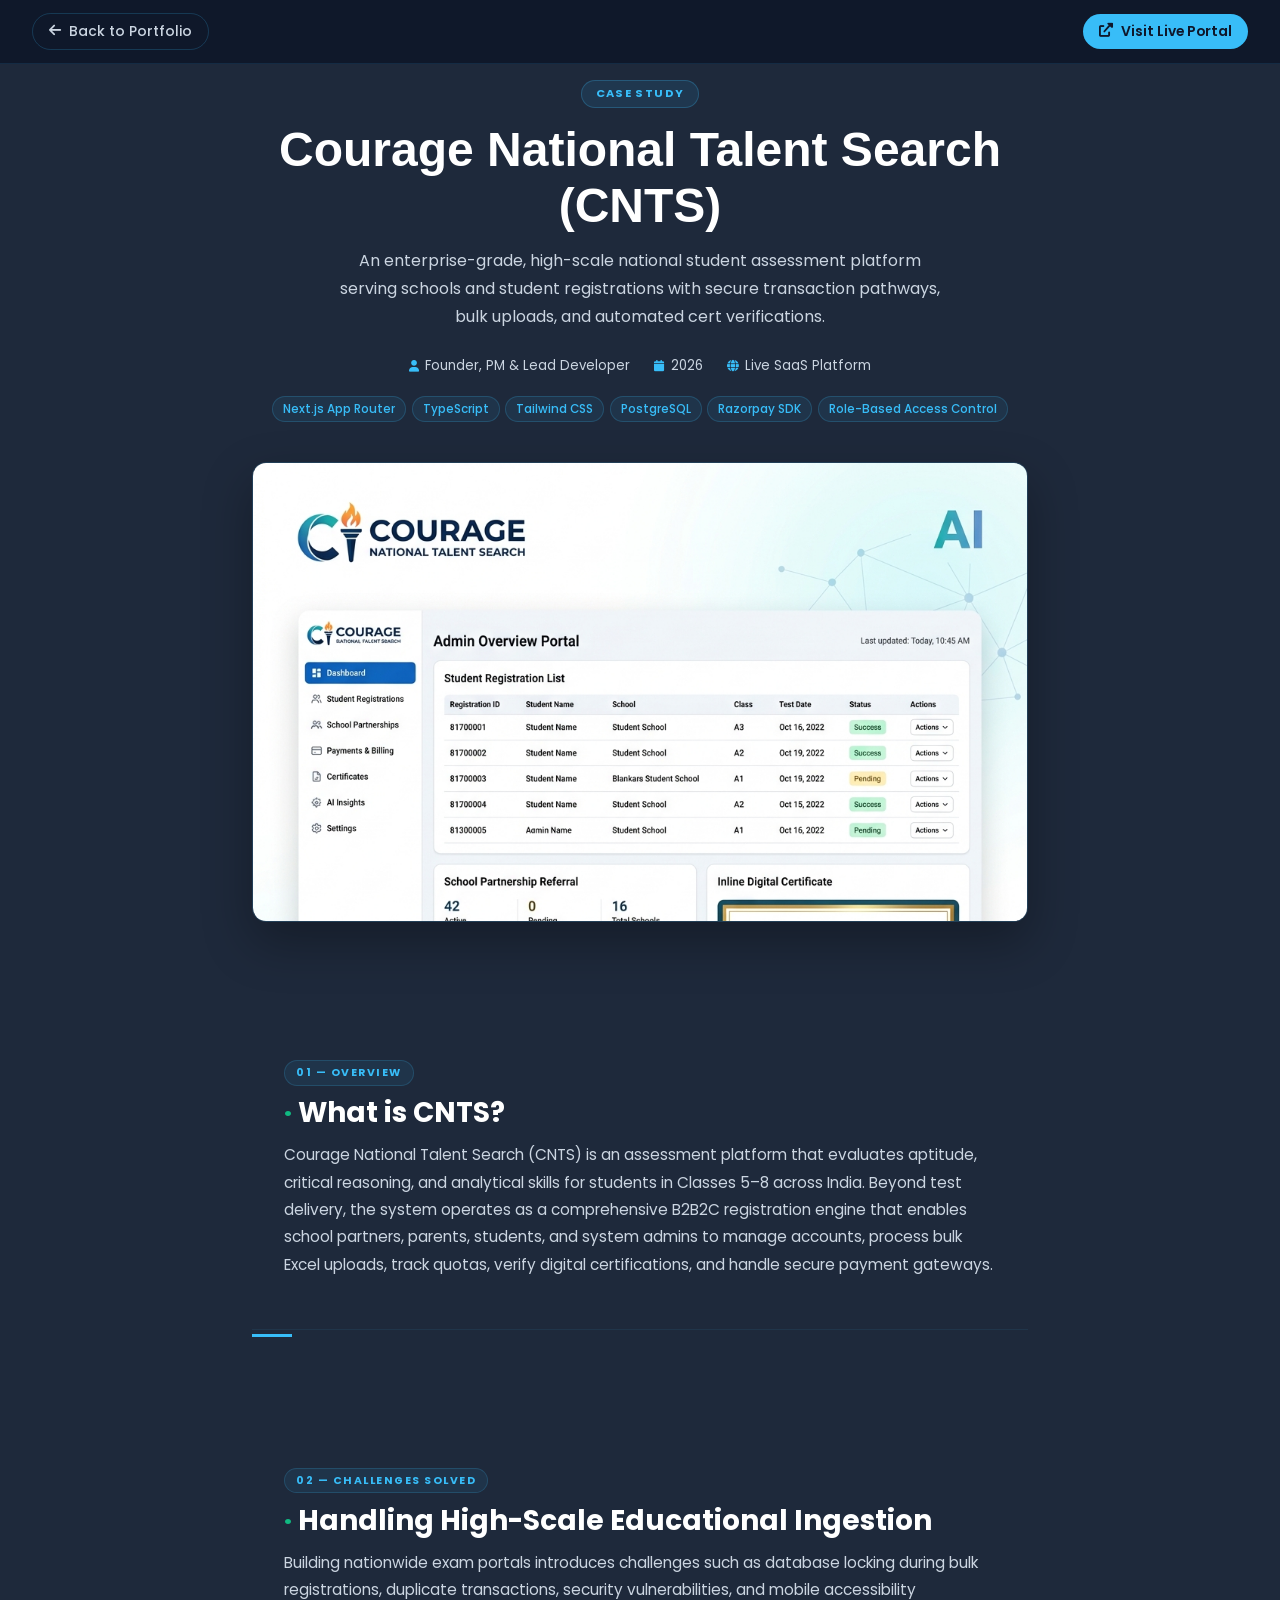
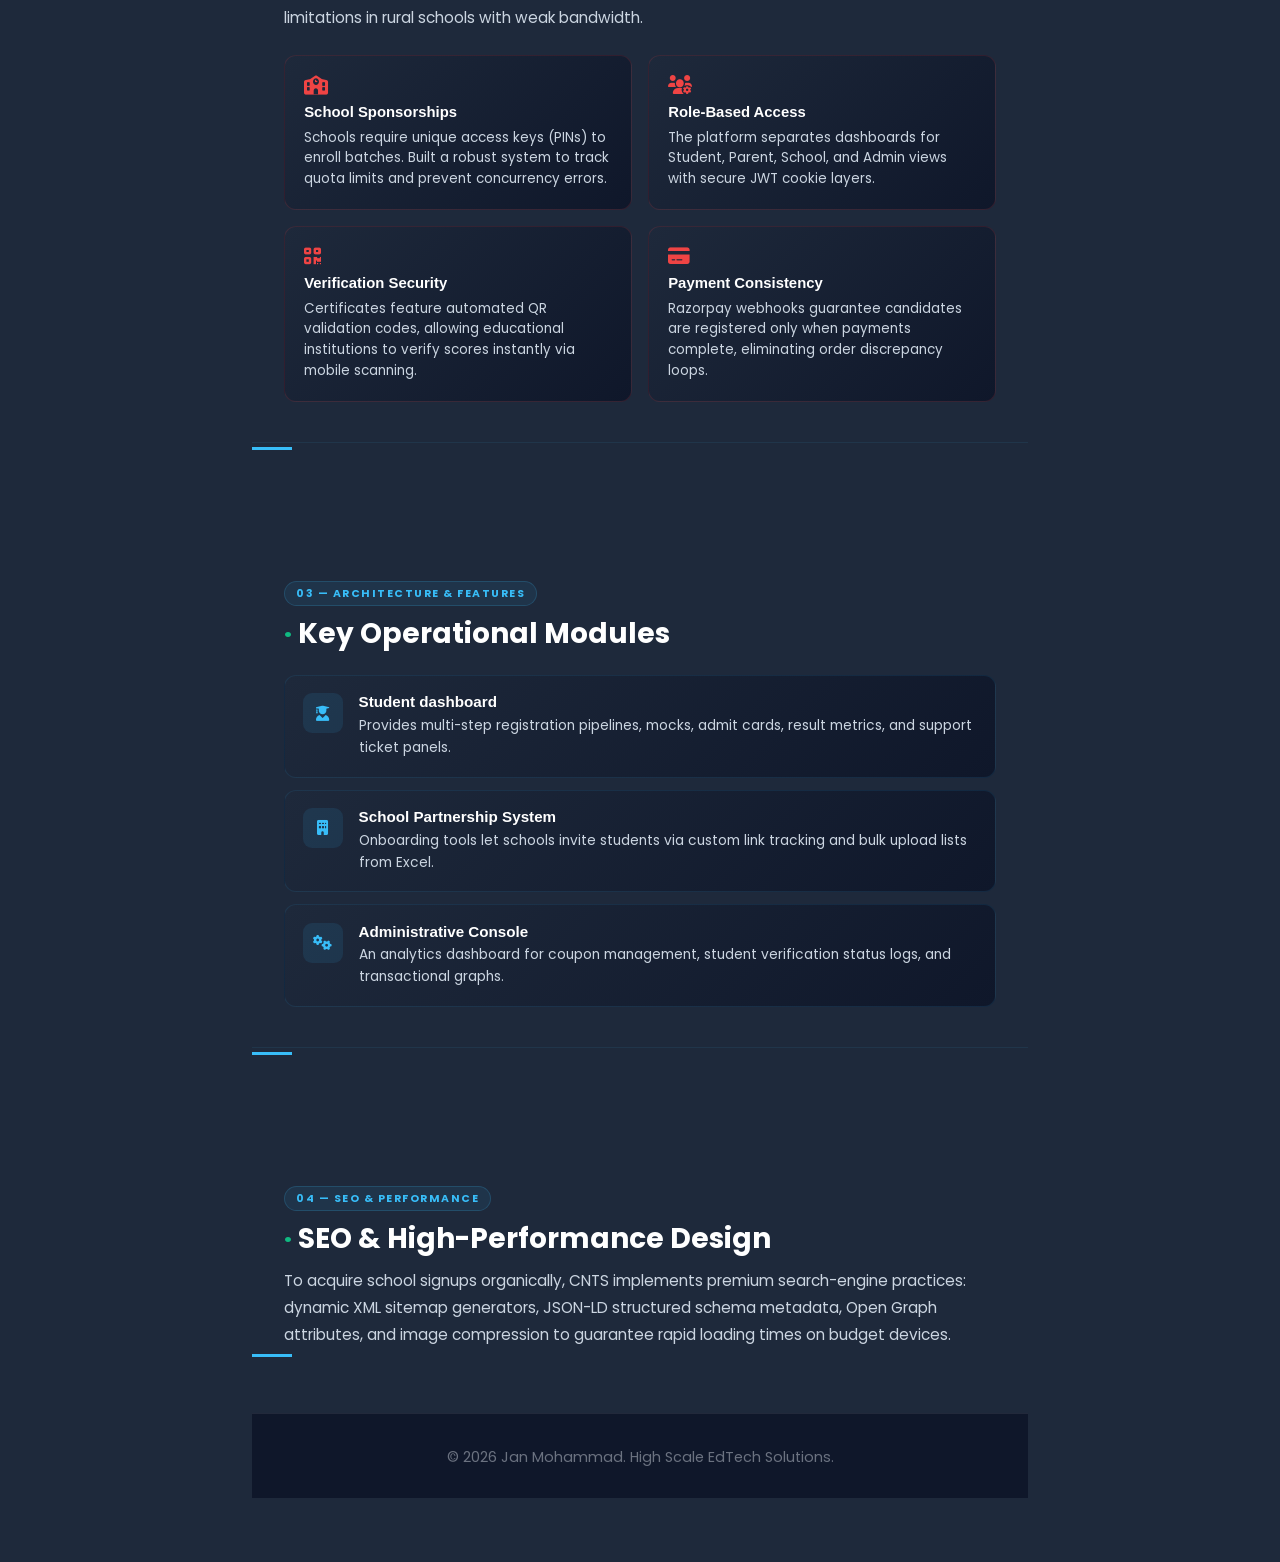
==== projects/cnts.html @ 602059c7 "style(header): redesign header navigation with dropdowns, search pill, and CV icon Re-architects and" ====
<!DOCTYPE html>
<html lang="en" data-theme="dark">
<head>
  <meta charset="UTF-8">
  <meta name="viewport" content="width=device-width, initial-scale=1.0">
  <meta name="description" content="Courage National Talent Search (CNTS) — Case Study by Jan Mohammad. A national assessment & talent discovery platform.">
  <meta property="og:title" content="Courage National Talent Search (CNTS) — Case Study | Jan Mohammad">
  <meta property="og:description" content="A nationwide student assessment platform with bulk registrations and secure payment flows.">
  <meta property="og:image" content="../Image/cnts.png">
  <link rel="icon" href="../Image/loo1.png" type="image/x-icon">
  <link href="https://fonts.googleapis.com/css2?family=Poppins:wght@300;400;500;600;700&display=swap" rel="stylesheet">
  <link rel="stylesheet" href="https://cdnjs.cloudflare.com/ajax/libs/font-awesome/6.0.0/css/all.min.css">
  <link rel="stylesheet" href="../styles.css">
  <link rel="stylesheet" href="case-study.css">
  <script>
    (function() {
      const saved = localStorage.getItem('theme') || 'dark';
      document.documentElement.setAttribute('data-theme', saved);
    })();
  </script>
  <title>Courage National Talent Search (CNTS) — Case Study | Jan Mohammad</title>
</head>
<body>

  <!-- Back nav -->
  <div class="cs-back-nav">
    <a href="../index.html" class="cs-back-btn"><i class="fas fa-arrow-left"></i> Back to Portfolio</a>
    <a href="https://thecouragelibrary.com/cnts" target="_blank" rel="noopener noreferrer" class="cs-live-btn"><i class="fas fa-external-link-alt"></i> Visit Live Portal</a>
  </div>

  <main class="cs-main">

    <!-- Hero -->
    <div class="cs-hero">
      <div class="cs-hero-badge">Case Study</div>
      <h1 class="cs-title">Courage National Talent Search (CNTS)</h1>
      <p class="cs-subtitle">An enterprise-grade, high-scale national student assessment platform serving schools and student registrations with secure transaction pathways, bulk uploads, and automated cert verifications.</p>

      <div class="cs-meta-row">
        <div class="cs-meta-item"><i class="fas fa-user"></i><span>Founder, PM & Lead Developer</span></div>
        <div class="cs-meta-item"><i class="fas fa-calendar"></i><span>2026</span></div>
        <div class="cs-meta-item"><i class="fas fa-globe"></i><span>Live SaaS Platform</span></div>
      </div>

      <div class="cs-tech-pills">
        <span>Next.js App Router</span><span>TypeScript</span><span>Tailwind CSS</span>
        <span>PostgreSQL</span><span>Razorpay SDK</span><span>Role-Based Access Control</span>
      </div>
    </div>

    <!-- Project image -->
    <div class="cs-image-block">
      <img src="../Image/cnts.png"
           alt="CNTS Student & School Admin Dashboard"
           class="cs-hero-img"
           onerror="this.parentElement.style.background='linear-gradient(135deg,#1e293b,#0f172a)';this.parentElement.style.minHeight='220px';this.style.display='none'">
    </div>

    <!-- Overview -->
    <section class="cs-section">
      <div class="cs-section-label">01 — Overview</div>
      <h2>What is CNTS?</h2>
      <p>Courage National Talent Search (CNTS) is an assessment platform that evaluates aptitude, critical reasoning, and analytical skills for students in Classes 5–8 across India. Beyond test delivery, the system operates as a comprehensive B2B2C registration engine that enables school partners, parents, students, and system admins to manage accounts, process bulk Excel uploads, track quotas, verify digital certifications, and handle secure payment gateways.</p>
    </section>

    <!-- The Problem -->
    <section class="cs-section">
      <div class="cs-section-label">02 — Challenges Solved</div>
      <h2>Handling High-Scale Educational Ingestion</h2>
      <p>Building nationwide exam portals introduces challenges such as database locking during bulk registrations, duplicate transactions, security vulnerabilities, and mobile accessibility limitations in rural schools with weak bandwidth.</p>

      <div class="cs-problem-grid">
        <div class="cs-problem-card">
          <i class="fas fa-school"></i>
          <h4>School Sponsorships</h4>
          <p>Schools require unique access keys (PINs) to enroll batches. Built a robust system to track quota limits and prevent concurrency errors.</p>
        </div>
        <div class="cs-problem-card">
          <i class="fas fa-users-cog"></i>
          <h4>Role-Based Access</h4>
          <p>The platform separates dashboards for Student, Parent, School, and Admin views with secure JWT cookie layers.</p>
        </div>
        <div class="cs-problem-card">
          <i class="fas fa-qrcode"></i>
          <h4>Verification Security</h4>
          <p>Certificates feature automated QR validation codes, allowing educational institutions to verify scores instantly via mobile scanning.</p>
        </div>
        <div class="cs-problem-card">
          <i class="fas fa-credit-card"></i>
          <h4>Payment Consistency</h4>
          <p>Razorpay webhooks guarantee candidates are registered only when payments complete, eliminating order discrepancy loops.</p>
        </div>
      </div>
    </section>

    <!-- Architecture & Features -->
    <section class="cs-section">
      <div class="cs-section-label">03 — Architecture & Features</div>
      <h2>Key Operational Modules</h2>
      
      <div class="cs-feature-list">
        <div class="cs-feature">
          <div class="cs-feature-icon"><i class="fas fa-user-graduate"></i></div>
          <div>
            <h4>Student dashboard</h4>
            <p>Provides multi-step registration pipelines, mocks, admit cards, result metrics, and support ticket panels.</p>
          </div>
        </div>
        <div class="cs-feature">
          <div class="cs-feature-icon"><i class="fas fa-building"></i></div>
          <div>
            <h4>School Partnership System</h4>
            <p>Onboarding tools let schools invite students via custom link tracking and bulk upload lists from Excel.</p>
          </div>
        </div>
        <div class="cs-feature">
          <div class="cs-feature-icon"><i class="fas fa-cogs"></i></div>
          <div>
            <h4>Administrative Console</h4>
            <p>An analytics dashboard for coupon management, student verification status logs, and transactional graphs.</p>
          </div>
        </div>
      </div>
    </section>

    <!-- SEO Strategy -->
    <section class="cs-section">
      <div class="cs-section-label">04 — SEO & Performance</div>
      <h2>SEO & High-Performance Design</h2>
      <p>To acquire school signups organically, CNTS implements premium search-engine practices: dynamic XML sitemap generators, JSON-LD structured schema metadata, Open Graph attributes, and image compression to guarantee rapid loading times on budget devices.</p>
    </section>

    <!-- CTA / Footer -->
    <footer class="cs-footer" style="text-align: center; margin-top: 4rem; padding-top: 2rem; border-top: 1px solid rgba(255,255,255,0.08);">
      <p>&copy; 2026 Jan Mohammad. High Scale EdTech Solutions.</p>
    </footer>

  </main>

</body>
</html>
---- styles.css ----
/* ═══════════════════════════════════════════════════════════
   JAN MOHAMMAD PORTFOLIO — JanOS Design System Styles
   ═══════════════════════════════════════════════════════════ */

/* ── VARIABLES & THEMES ────────────────────────────────── */
:root {
  --bg-primary: #FBFBF9; /* bone ivory */
  --bg-secondary: #F4F4F0;
  --surface: #FFFFFF;
  --text-primary: #111116; /* ink black */
  --text-secondary: #4B5563;
  --text-muted: #6B7280;
  
  --accent-color: #4F46E5; /* Indigo */
  --accent-glow: rgba(79, 70, 229, 0.06);
  --secondary-color: #B48A30; /* Matte Gold */
  --secondary-glow: rgba(180, 138, 48, 0.1);
  --border-color: #E6E5DF;
  
  --glass-bg: rgba(251, 251, 249, 0.75);
  --glass-border: rgba(230, 229, 223, 0.5);
  
  --card-shadow: 0 4px 18px rgba(0, 0, 0, 0.03);
  --card-hover-shadow: 0 12px 30px rgba(79, 70, 229, 0.08);
  --shadow-color: rgba(0, 0, 0, 0.05);
  
  --btn-shadow: rgba(79, 70, 229, 0.2);
  --btn-shadow-hover: rgba(79, 70, 229, 0.35);
  
  --glow-ai: rgba(79, 70, 229, 0.08);
  --glow-web: rgba(79, 70, 229, 0.08);
  --glow-hackathon: rgba(180, 138, 48, 0.1);
  
  --transition-speed: 0.3s;
  --font-heading: 'Space Grotesk', sans-serif;
  --font-body: 'Inter', sans-serif;
}

[data-theme="dark"] {
  --bg-primary: #07070A; /* obsidian black */
  --bg-secondary: #0E0F14;
  --surface: #13141C;
  --text-primary: #F3F4F6;
  --text-secondary: #9CA3AF;
  --text-muted: #6B7280;
  
  --accent-color: #06B6D4; /* Vaporwave Cyan */
  --accent-glow: rgba(6, 182, 212, 0.15);
  --secondary-color: #10B981; /* Vaporwave Emerald */
  --secondary-glow: rgba(16, 185, 129, 0.15);
  --border-color: rgba(255, 255, 255, 0.06);
  
  --glass-bg: rgba(19, 20, 28, 0.55);
  --glass-border: rgba(255, 255, 255, 0.08);
  
  --card-shadow: 0 8px 25px rgba(0, 0, 0, 0.4);
  --card-hover-shadow: 0 12px 35px rgba(6, 182, 212, 0.18);
  --shadow-color: rgba(0, 0, 0, 0.5);
  
  --btn-shadow: rgba(6, 182, 212, 0.3);
  --btn-shadow-hover: rgba(6, 182, 212, 0.45);
  
  --glow-ai: rgba(6, 182, 212, 0.15);
  --glow-web: rgba(16, 185, 129, 0.15);
  --glow-hackathon: rgba(16, 185, 129, 0.15);
}

/* ── RESET & BASE ───────────────────────────────────────── */
* { margin: 0; padding: 0; box-sizing: border-box; }
html { scroll-behavior: smooth; font-size: 16px; }
body {
  font-family: var(--font-body);
  background: var(--bg-primary);
  color: var(--text-primary);
  overflow-x: hidden;
  line-height: 1.6;
  transition: background var(--transition-speed), color var(--transition-speed);
}
h1, h2, h3, h4, h5, h6 { font-family: var(--font-heading); font-weight: 700; line-height: 1.2; }

/* ── BACKGROUND OVERLAYS (DOT MATRIX & GLOW CIRCLES) ───── */
.bg-grid-overlay {
  position: fixed; inset: 0; pointer-events: none; z-index: -2; opacity: 0.4;
  background-image: radial-gradient(var(--border-color) 1.2px, transparent 1.2px);
  background-size: 28px 28px;
  transition: opacity var(--transition-speed);
}
[data-theme="light"] .bg-grid-overlay { opacity: 0.7; }

.aurora-circle {
  position: absolute; border-radius: 50%; filter: blur(120px); opacity: 0.12;
  pointer-events: none; z-index: 0; width: 450px; height: 450px;
  animation: aurora-float 25s infinite alternate ease-in-out;
  transition: opacity var(--transition-speed);
}
[data-theme="light"] .aurora-circle { opacity: 0.06; }
.purple-highlight { background: #A855F7; top: 10%; left: 10%; }
.teal-highlight { background: var(--accent-color); bottom: 15%; right: 10%; animation-delay: -7s; }

@keyframes aurora-float {
  0% { transform: translate(0, 0) scale(1); }
  50% { transform: translate(80px, -60px) scale(1.15); }
  100% { transform: translate(-40px, 80px) scale(0.9); }
}

/* ── SCROLLBAR ─────────────────────────────────────────── */
::-webkit-scrollbar { width: 8px; }
::-webkit-scrollbar-track { background: var(--bg-primary); }
::-webkit-scrollbar-thumb { background: var(--border-color); border-radius: 4px; }
::-webkit-scrollbar-thumb:hover { background: var(--text-muted); }

/* ── ACCESSIBILITY ──────────────────────────────────────── */
.skip-link {
  position: absolute; top: -50px; left: 20px;
  background: var(--accent-color); color: white;
  padding: 8px 16px; z-index: 10000; border-radius: 4px;
  transition: top var(--transition-speed);
  font-family: var(--font-heading); font-weight: 600;
}
.skip-link:focus { top: 20px; }
*:focus { outline: 2.5px solid var(--accent-color); outline-offset: 2.5px; }

/* ── FLOATING GLASS NAVIGATION ─────────────────────────── */
header {
  position: fixed; top: 1.5rem; left: 50%; transform: translateX(-50%);
  width: 90%; max-width: 1150px; z-index: 1000;
  background: var(--glass-bg);
  backdrop-filter: blur(12px);
  border: 1px solid var(--glass-border);
  border-radius: 50px;
  box-shadow: var(--card-shadow);
  transition: transform 0.4s cubic-bezier(0.16, 1, 0.3, 1), background var(--transition-speed), border-color var(--transition-speed);
  padding: 0 1rem;
}
header.hide { transform: translate(-50%, -100px); }
nav {
  display: flex; justify-content: space-between; align-items: center;
  padding: 0.6rem 1rem; flex-wrap: nowrap; width: 100%;
}
.nav-logo h1 {
  font-size: 1.4rem; font-weight: 700; letter-spacing: -0.02em;
  margin: 0; line-height: 1;
}
.nav-logo h1 a {
  color: var(--text-primary); text-decoration: none;
  transition: color var(--transition-speed);
  display: block;
}
.nav-logo h1 span { color: var(--accent-color); }
.nav-logo h1 a:hover { opacity: 0.9; }

nav ul { list-style: none; display: flex; gap: clamp(0.35rem, 0.8vw, 0.65rem); align-items: center; margin: 0 auto; }
nav ul li a {
  color: var(--text-secondary); text-decoration: none;
  font-size: 0.9rem; font-weight: 500; padding: 0.4rem clamp(0.4rem, 0.8vw, 0.65rem);
  border-radius: 20px; transition: all var(--transition-speed);
  white-space: nowrap;
}
nav ul li a:hover { color: var(--accent-color); background: var(--accent-glow); }
nav ul li a.active,
.nav-dropdown.active > .dropdown-trigger { color: var(--accent-color); font-weight: 600; }

/* ── DROPDOWN SYSTEM ─────────────────────────────────── */
.nav-dropdown {
  position: relative;
}
.dropdown-trigger {
  display: inline-flex;
  align-items: center;
  gap: 0.35rem;
}
.dropdown-arrow {
  font-size: 0.7rem;
  transition: transform var(--transition-speed) ease;
  opacity: 0.7;
}
.dropdown-menu {
  position: absolute;
  top: 100%;
  left: 50%;
  transform: translateX(-50%) translateY(10px);
  background: var(--surface);
  border: 1px solid var(--border-color);
  border-radius: 14px;
  padding: 0.5rem;
  min-width: 170px;
  box-shadow: var(--card-shadow);
  display: flex;
  flex-direction: column;
  gap: 0.2rem;
  opacity: 0;
  visibility: hidden;
  pointer-events: none;
  transition: opacity var(--transition-speed) cubic-bezier(0.16, 1, 0.3, 1), 
              transform var(--transition-speed) cubic-bezier(0.16, 1, 0.3, 1), 
              visibility var(--transition-speed) ease;
  z-index: 1010;
}
.dropdown-menu li {
  width: 100%;
  list-style: none;
}
.dropdown-menu li a {
  display: flex;
  align-items: center;
  width: 100%;
  padding: 0.55rem 0.8rem !important;
  font-size: 0.85rem !important;
  font-weight: 500;
  border-radius: 8px !important;
  text-align: left;
  transition: all var(--transition-speed) !important;
  color: var(--text-secondary);
}
.dropdown-menu li a:hover {
  color: var(--accent-color) !important;
  background: var(--accent-glow) !important;
  transform: translateX(4px);
}
.dropdown-menu li a.active {
  color: var(--accent-color) !important;
  background: var(--accent-glow) !important;
  font-weight: 600 !important;
}

/* Desktop Hover Animations */
@media (min-width: 1121px) {
  .nav-dropdown:hover .dropdown-menu {
    opacity: 1;
    visibility: visible;
    transform: translateX(-50%) translateY(5px);
    pointer-events: auto;
  }
  .nav-dropdown:hover .dropdown-arrow {
    transform: rotate(180deg);
  }
}

/* ── ACTION BUTTONS ──────────────────────────────────── */
.nav-actions {
  display: flex;
  align-items: center;
  gap: 0.75rem;
}
.nav-cv-icon-btn {
  display: inline-flex;
  align-items: center;
  justify-content: center;
  width: 36px;
  height: 36px;
  border-radius: 50%;
  background: var(--accent-color);
  color: var(--bg-primary) !important;
  transition: all var(--transition-speed);
  font-size: 0.95rem;
  text-decoration: none;
  box-shadow: 0 2px 8px var(--btn-shadow);
}
.nav-cv-icon-btn:hover {
  background: var(--text-primary) !important;
  color: var(--surface) !important;
  transform: translateY(-2px);
  box-shadow: 0 4px 12px rgba(0, 0, 0, 0.15);
}

/* Mobile Menu Toggle */
.navbar-toggle {
  display: none; flex-direction: column; justify-content: space-around;
  width: 28px; height: 20px; cursor: pointer; background: transparent; border: none; z-index: 1002;
}
.navbar-toggle div {
  background-color: var(--text-primary); height: 2.5px;
  width: 100%; border-radius: 2px; transition: all var(--transition-speed);
}

@media (max-width: 1120px) {
  nav ul {
    position: fixed; top: 0; right: -100%; background: var(--surface); height: 100vh;
    width: 80%; max-width: 320px; padding: 6rem 1.5rem 2rem; flex-direction: column;
    gap: 1.2rem; transition: right 0.4s cubic-bezier(0.16, 1, 0.3, 1); box-shadow: -10px 0 30px var(--shadow-color);
    align-items: stretch;
    overflow-y: auto;
  }
  nav ul.open { right: 0; }
  .navbar-toggle { display: flex; }
  .navbar-toggle.open div:nth-child(1) { transform: rotate(45deg) translate(5px, 5px); }
  .navbar-toggle.open div:nth-child(2) { opacity: 0; }
  .navbar-toggle.open div:nth-child(3) { transform: rotate(-45deg) translate(5px, -5px); }

  /* Mobile Dropdown styles */
  .nav-dropdown {
    width: 100%;
    display: flex;
    flex-direction: column;
  }
  .dropdown-trigger {
    justify-content: space-between;
    width: 100%;
  }
  .dropdown-menu {
    position: static;
    transform: none;
    opacity: 1;
    visibility: visible;
    pointer-events: auto;
    box-shadow: none;
    border: none;
    border-left: 2px solid var(--border-color);
    background: transparent;
    backdrop-filter: none;
    padding: 0 0 0 1rem;
    max-height: 0;
    overflow: hidden;
    width: 100%;
    margin-top: 0;
    margin-left: 0.5rem;
    gap: 0.3rem;
    transition: max-height 0.35s cubic-bezier(0.16, 1, 0.3, 1), margin-top 0.35s ease;
  }
  .nav-dropdown.open .dropdown-menu {
    max-height: 250px;
    margin-top: 0.5rem;
    margin-bottom: 0.5rem;
  }
  .nav-dropdown.open .dropdown-arrow {
    transform: rotate(180deg);
  }

  /* Position nav actions next to toggle button */
  .nav-actions {
    margin-left: auto;
    margin-right: 1rem;
  }
}

@media (max-width: 768px) {
  .nav-search-btn {
    min-width: auto;
    width: 36px;
    height: 36px;
    padding: 0;
    justify-content: center;
    border-radius: 50%;
  }
  .nav-search-btn .search-text,
  .nav-search-btn .search-key-badge {
    display: none;
  }
}

/* ── MAGAZINE HERO SECTION ────────────────────────────── */
#hero {
  min-height: 95vh; display: flex; align-items: center; justify-content: center;
  padding: 8rem 2rem 4rem; position: relative;
  background: var(--bg-primary); overflow: hidden;
}
.hero-mindmap-container { position: absolute; inset: 0; z-index: 0; pointer-events: none; opacity: 0.4; }
.hero-center {
  z-index: 2; display: flex; flex-direction: column; align-items: flex-start;
  max-width: 1100px; width: 100%; margin: 0 auto;
}
.hero-magazine-title {
  font-size: clamp(3.5rem, 10vw, 7.5rem); font-weight: 800; line-height: 0.9;
  letter-spacing: -0.04em; color: var(--text-primary); text-transform: uppercase;
  margin-bottom: 2rem; display: flex; flex-direction: column;
}
.hero-magazine-title span:nth-child(2) { color: var(--accent-color); }

.hero-tagline-main {
  font-size: clamp(1.4rem, 4vw, 2.2rem); font-family: var(--font-heading);
  font-weight: 600; color: var(--text-secondary); max-width: 820px;
  line-height: 1.3; margin-bottom: 1.5rem; letter-spacing: -0.01em;
}
.hero-role-morph-container {
  display: flex; align-items: center; gap: 0.6rem; margin-bottom: 2rem;
  font-size: 1.15rem; font-weight: 600; color: var(--accent-color);
}
.role-morpher {
  position: relative; height: 1.6rem; overflow: hidden; width: 220px;
}
.role-slide {
  position: absolute; width: 100%; opacity: 0; transform: translateY(20px);
  transition: opacity 0.5s ease, transform 0.5s ease;
}
.role-slide.active { opacity: 1; transform: translateY(0); }

.hero-badges {
  font-size: 0.9rem; font-weight: 600; color: var(--text-muted);
  text-transform: uppercase; letter-spacing: 0.1em; margin-bottom: 2.5rem;
}

.hero-buttons { display: flex; gap: 1rem; flex-wrap: wrap; }
.btn {
  display: inline-flex; align-items: center; gap: 0.5rem;
  padding: 0.8rem 2rem; font-size: 0.95rem; font-weight: 600;
  text-decoration: none; border-radius: 30px; font-family: var(--font-heading);
  transition: all 0.3s cubic-bezier(0.16, 1, 0.3, 1); cursor: pointer;
  border: none;
}
.btn-primary { background: var(--accent-color); color: var(--bg-primary); box-shadow: 0 4px 14px var(--btn-shadow); }
.btn-primary:hover { transform: translateY(-3px); box-shadow: 0 8px 20px var(--btn-shadow-hover); }
.btn-secondary { background: transparent; border: 2px solid var(--border-color); color: var(--text-primary); }
.btn-secondary:hover { border-color: var(--accent-color); color: var(--accent-color); transform: translateY(-2px); }

/* ── STORYTELLING HEADERS ───────────────────────────────── */
section { padding: 6rem 2rem 4rem; max-width: 1200px; margin: 0 auto; position: relative; }
.section-header-wrap { text-align: center; margin-bottom: 4rem; }
section h2 {
  font-size: clamp(2.2rem, 5vw, 3.8rem); font-weight: 700; color: var(--text-primary);
  display: inline-block; position: relative; letter-spacing: -0.03em;
}
section h2::before {
  content: '·'; color: var(--secondary-color); font-weight: 700; margin-right: 0.4rem;
}
section h2::after {
  content: ''; position: absolute; bottom: -8px; left: 0; width: 40px; height: 3px;
  background: var(--accent-color); transition: width 0.4s ease;
}
section h2:hover::after { width: 100%; }

/* ── ABOUT ME (WHO I AM) ────────────────────────────────── */
.about-grid {
  display: grid; grid-template-columns: 1.2fr 1fr; gap: 4rem; align-items: start;
}
.about-cards-wrap {
  display: grid; grid-template-columns: repeat(2, 1fr); gap: 1.5rem;
}
.about-desc-card {
  background: var(--surface);
  border: 1px solid var(--border-color);
  padding: 1.8rem; border-radius: 16px;
  box-shadow: var(--card-shadow);
  transition: all 0.3s cubic-bezier(0.16, 1, 0.3, 1);
}
.about-desc-card h4 { font-size: 1.15rem; color: var(--accent-color); margin-bottom: 0.5rem; }
.about-desc-card p { font-size: 0.88rem; color: var(--text-secondary); line-height: 1.5; }

/* Custom Glows by Category */
.about-desc-card:hover { transform: translateY(-5px); }
.about-desc-card.about-card-founder:hover { box-shadow: 0 10px 25px rgba(245, 158, 11, 0.12); border-color: var(--secondary-color); }
.about-desc-card.about-card-engineer:hover { box-shadow: 0 10px 25px rgba(29, 78, 216, 0.12); border-color: var(--accent-color); }
.about-desc-card.about-card-builder:hover { box-shadow: 0 10px 25px rgba(45, 212, 191, 0.15); border-color: #2DD4BF; }
.about-desc-card.about-card-solver:hover { box-shadow: 0 10px 25px rgba(168, 85, 247, 0.15); border-color: #A855F7; }

.about-stats {
  display: grid; grid-template-columns: repeat(2, 1fr); gap: 1.5rem;
  background: var(--surface); border: 1px solid var(--border-color);
  padding: 2.2rem; border-radius: 16px; box-shadow: var(--card-shadow);
}
.stat-item { text-align: center; }
.stat-number { font-size: 2.2rem; font-weight: 700; color: var(--text-primary); display: block; }
.stat-label { font-size: 0.85rem; color: var(--text-secondary); margin-top: 0.2rem; }

@media (max-width: 900px) {
  .about-grid { grid-template-columns: 1fr; gap: 2rem; }
}

/* ── "BUILDING NOW" WIDGET ───────────────────────────────── */
.building-now-section { margin-top: 5rem; }
.building-now-card {
  background: linear-gradient(135deg, var(--bg-secondary), var(--surface));
  border: 1px solid var(--border-color);
  border-radius: 20px; padding: 2.5rem;
  display: grid; grid-template-columns: auto 1fr auto; gap: 2rem; align-items: center;
  box-shadow: var(--card-shadow); position: relative; overflow: hidden;
}
.building-now-pulse {
  width: 48px; height: 48px; border-radius: 50%;
  background: rgba(245, 158, 11, 0.1); border: 1px solid var(--secondary-color);
  display: flex; align-items: center; justify-content: center;
}
.pulse-dot {
  width: 12px; height: 12px; background: var(--secondary-color); border-radius: 50%;
  animation: pulse-gold 2s infinite;
}
@keyframes pulse-gold {
  0%, 100% { box-shadow: 0 0 0 0 rgba(245, 158, 11, 0.4); }
  50% { box-shadow: 0 0 0 8px rgba(245, 158, 11, 0); }
}
.building-info h3 { font-size: 1.4rem; margin-bottom: 0.4rem; color: var(--text-primary); }
.building-info p { font-size: 0.9rem; color: var(--text-secondary); }
.building-info .status-badge {
  display: inline-block; font-size: 0.75rem; font-weight: 700;
  background: rgba(245, 158, 11, 0.12); color: var(--secondary-color);
  padding: 3px 10px; border-radius: 12px; margin-top: 0.5rem; text-transform: uppercase;
}

@media (max-width: 768px) {
  .building-now-card { grid-template-columns: 1fr; text-align: center; justify-items: center; }
}

/* ── SKILL TABS & PROJECT FILTERS ───────────────────────── */
.skill-tabs, .project-filters {
  display: flex;
  gap: 0.8rem;
  justify-content: center;
  flex-wrap: wrap;
  margin-bottom: 2.5rem;
}
.skill-tab, .filter-btn {
  background: var(--surface);
  border: 1px solid var(--border-color);
  border-radius: 30px;
  padding: 0.6rem 1.4rem;
  font-family: var(--font-heading);
  font-size: 0.9rem;
  font-weight: 600;
  color: var(--text-secondary);
  cursor: pointer;
  transition: all var(--transition-speed);
  box-shadow: var(--card-shadow);
}
.skill-tab:hover, .filter-btn:hover {
  border-color: var(--accent-color);
  color: var(--accent-color);
}
.skill-tab.active, .filter-btn.active {
  background: var(--accent-color);
  color: var(--bg-primary) !important;
  border-color: var(--accent-color);
  box-shadow: 0 4px 12px var(--accent-glow);
}

/* ── SELECTED PROJECTS (MINI LANDING PAGES) ───────────────── */
.projects-list-wrap { display: flex; flex-direction: column; gap: 6rem; margin-top: 3rem; }
.project-landing-card {
  display: grid; grid-template-columns: 1.12fr 1fr; gap: 4rem; align-items: center;
  background: var(--surface); border: 1px solid var(--border-color);
  border-radius: 24px; padding: 2.5rem; box-shadow: var(--card-shadow);
  transition: all 0.4s cubic-bezier(0.16, 1, 0.3, 1);
}
.project-landing-card:hover { transform: translateY(-8px); box-shadow: var(--card-hover-shadow); }

/* Custom Keyed Shadow Glows for Projects */
.project-landing-card[data-category*="ai"]:hover { box-shadow: 0 20px 40px var(--glow-ai); border-color: var(--accent-color); }
.project-landing-card[data-category*="web"]:hover { box-shadow: 0 20px 40px var(--glow-web); border-color: var(--accent-color); }
.project-landing-card[data-category*="hackathon"]:hover { box-shadow: 0 20px 40px var(--glow-hackathon); border-color: var(--secondary-color); }

.project-landing-visual { width: 100%; border-radius: 16px; overflow: hidden; border: 1px solid var(--border-color); }
.project-landing-visual img { width: 100%; height: auto; display: block; object-fit: cover; transition: transform 0.6s ease; }
.project-landing-card:hover .project-landing-visual img { transform: scale(1.03); }

.project-landing-content { display: flex; flex-direction: column; gap: 1rem; }
.project-cat-badge {
  font-size: 0.72rem; font-weight: 700; text-transform: uppercase;
  color: var(--accent-color); letter-spacing: 0.08em;
}
.project-landing-content h3 { font-size: 1.8rem; color: var(--text-primary); }

.project-problem-solution {
  display: grid; grid-template-columns: 1fr 1fr; gap: 1.5rem;
  padding: 1rem 0; border-top: 1px solid var(--border-color); border-bottom: 1px solid var(--border-color);
}
.p-s-block h5 { font-size: 0.8rem; text-transform: uppercase; color: var(--text-muted); margin-bottom: 0.2rem; }
.p-s-block p { font-size: 0.85rem; color: var(--text-secondary); line-height: 1.4; }

.project-metric-highlight {
  background: var(--accent-glow); border: 1px solid rgba(29, 78, 216, 0.15);
  border-radius: 8px; padding: 0.6rem 1rem; font-size: 0.88rem; color: var(--accent-color);
  font-weight: 600; display: inline-flex; align-items: center; gap: 0.4rem; width: fit-content;
}
[data-theme="dark"] .project-metric-highlight {
  background: var(--accent-glow); border-color: rgba(45, 212, 191, 0.2);
}

.project-tech-tags { display: flex; flex-wrap: wrap; gap: 0.4rem; }
.project-tech-tags span {
  font-size: 0.75rem; font-weight: 500; background: var(--bg-secondary);
  color: var(--text-secondary); border: 1px solid var(--border-color);
  padding: 3px 10px; border-radius: 12px;
}

.project-actions { display: flex; gap: 0.8rem; margin-top: 0.5rem; }
.project-actions a {
  padding: 0.5rem 1.2rem; font-size: 0.85rem; font-weight: 600; border-radius: 20px;
  text-decoration: none; font-family: var(--font-heading); transition: all var(--transition-speed);
}
.btn-case-study { background: var(--accent-color); color: var(--bg-primary); }
.btn-case-study:hover { transform: translateY(-2px); opacity: 0.9; }
.btn-code { border: 1px solid var(--border-color); color: var(--text-primary); }
.btn-code:hover { border-color: var(--accent-color); color: var(--accent-color); }

@media (max-width: 900px) {
  .project-landing-card { grid-template-columns: 1fr; gap: 2rem; padding: 1.5rem; }
  .project-problem-solution { grid-template-columns: 1fr; gap: 1rem; }
}

/* ── NOTABLE PROJECTS GRID CARDS ─────────────────────────── */
.projects-grid {
  display: grid; grid-template-columns: repeat(auto-fit, minmax(280px, 1fr)); gap: 1.5rem; margin-top: 3rem;
}
.projects-grid .project-card {
  background: var(--surface);
  border: 1px solid var(--border-color);
  border-radius: 20px;
  padding: 1.5rem;
  display: flex;
  flex-direction: column;
  gap: 0.8rem;
  box-shadow: var(--card-shadow);
  transition: all var(--transition-speed);
  text-align: left;
}
.projects-grid .project-card:hover {
  transform: translateY(-5px);
  box-shadow: var(--card-hover-shadow);
  border-color: var(--accent-color);
}
.projects-grid .project-card img {
  border-radius: 12px;
  height: 180px;
  width: 100%;
  object-fit: cover;
  border: 1px solid var(--border-color);
}
.projects-grid .project-card h4 {
  font-size: 1.25rem;
  color: var(--text-primary);
  margin-top: 0.4rem;
}
.projects-grid .project-card p {
  font-size: 0.88rem;
  color: var(--text-secondary);
  line-height: 1.5;
  margin: 0;
  flex-grow: 1;
}
.projects-grid .project-card .project-tech-tags {
  margin-top: auto;
  display: flex;
  flex-wrap: wrap;
  gap: 0.4rem;
}
.projects-grid .project-card .project-tech-tags span {
  font-size: 0.72rem;
  font-weight: 500;
  background: var(--bg-secondary);
  color: var(--text-secondary);
  border: 1px solid var(--border-color);
  padding: 2px 8px;
  border-radius: 10px;
}
.projects-grid .project-card .project-actions {
  display: flex;
  gap: 0.6rem;
  margin-top: 0.4rem;
}
.projects-grid .project-card .project-actions a {
  padding: 0.4rem 1rem;
  font-size: 0.8rem;
  font-weight: 600;
  border-radius: 20px;
  text-decoration: none;
  font-family: var(--font-heading);
  transition: all var(--transition-speed);
}
.projects-grid .project-card .project-actions .btn-demo {
  background: var(--accent-color);
  color: var(--bg-primary);
}
.projects-grid .project-card .project-actions .btn-demo:hover {
  opacity: 0.9;
  transform: translateY(-1px);
}
.projects-grid .project-card .project-actions .btn-code {
  border: 1px solid var(--border-color);
  color: var(--text-primary);
}
.projects-grid .project-card .project-actions .btn-code:hover {
  border-color: var(--accent-color);
  color: var(--accent-color);
  transform: translateY(-1px);
}

/* ── TECHNICAL TOOLKIT (SKILLS) ─────────────────────────── */
.skills-container { display: flex; flex-direction: column; gap: 3rem; margin-top: 3rem; }
.skill-category-wrap {
  background: var(--surface); border: 1px solid var(--border-color);
  border-radius: 20px; padding: 2rem; box-shadow: var(--card-shadow);
}
.skill-category-wrap h3 { font-size: 1.3rem; color: var(--text-primary); margin-bottom: 1.5rem; border-bottom: 1px solid var(--border-color); padding-bottom: 0.5rem; }
.skills-grid {
  display: grid; grid-template-columns: repeat(auto-fit, minmax(220px, 1fr)); gap: 1.5rem;
}
.skill-card {
  background: var(--bg-secondary); border: 1px solid var(--border-color);
  border-radius: 12px; padding: 1.2rem; display: flex; flex-direction: column; gap: 0.6rem;
  transition: all var(--transition-speed);
}
.skill-card:hover { transform: translateY(-3px); border-color: var(--accent-color); box-shadow: 0 4px 12px var(--accent-glow); }
.skill-card-header { display: flex; align-items: center; gap: 0.8rem; }
.skill-card-header i { font-size: 1.6rem; color: var(--accent-color); }
.skill-card-header span { font-size: 0.95rem; font-weight: 600; color: var(--text-primary); }

.skill-level { width: 100%; height: 5px; background: var(--border-color); border-radius: 3px; overflow: hidden; position: relative; margin-top: 0.5rem; }
.skill-progress {
  position: absolute; top: 0; left: 0; height: 100%; background: var(--accent-color);
  border-radius: 3px; width: 0; transition: width 1.5s cubic-bezier(0.16, 1, 0.3, 1);
}

/* ── MY JOURNEY (TIMELINE) ───────────────────────────────── */
.journey-timeline-wrap {
  position: relative; max-width: 900px; margin: 3rem auto 0; padding-left: 2.5rem;
}
.journey-timeline-wrap::before {
  content: ''; position: absolute; left: 0; top: 0; bottom: 0; width: 2px;
  background: var(--border-color);
}
.timeline-progress-line {
  position: absolute; left: 0; top: 0; width: 2px; background: var(--accent-color);
  height: 0; transition: height 0.5s ease;
  box-shadow: 0 0 10px var(--accent-color);
}
.journey-card {
  position: relative; margin-bottom: 4.5rem; padding-left: 1.8rem;
}
.journey-node {
  position: absolute; left: -2.9rem; top: 0.2rem; width: 14px; height: 14px;
  border-radius: 50%; background: var(--bg-primary); border: 2.5px solid var(--border-color);
  transition: all var(--transition-speed); z-index: 2;
}
.journey-card.active .journey-node { border-color: var(--accent-color); background: var(--accent-color); box-shadow: 0 0 0 6px var(--accent-glow); }

.journey-content {
  background: var(--surface); border: 1px solid var(--border-color);
  border-radius: 16px; padding: 2rem; box-shadow: var(--card-shadow);
  transition: all var(--transition-speed);
}
.journey-card:hover .journey-content { transform: translateX(6px); border-color: var(--accent-color); }

.journey-header { display: flex; justify-content: space-between; align-items: flex-start; flex-wrap: wrap; gap: 0.5rem; margin-bottom: 0.8rem; }
.journey-header h4 { font-size: 1.2rem; color: var(--text-primary); }
.journey-header .journey-company { font-size: 1rem; color: var(--accent-color); font-weight: 600; }
.journey-header .journey-duration { font-size: 0.85rem; color: var(--text-muted); }

.journey-desc { font-size: 0.9rem; color: var(--text-secondary); line-height: 1.6; margin-bottom: 1rem; }
.journey-tech-wrap { display: flex; flex-wrap: wrap; gap: 0.35rem; }
.journey-tech-wrap span {
  font-size: 0.72rem; font-weight: 500; background: var(--bg-secondary);
  color: var(--text-secondary); border: 1px solid var(--border-color);
  padding: 2px 8px; border-radius: 10px;
}

/* ── KEY MILESTONES (ACHIEVEMENTS) ──────────────────────── */
/* ── COMPETITIVE PROGRAMMING ────────────────────────────── */
.cp-banner {
  display: flex;
  justify-content: space-around;
  align-items: center;
  background: var(--surface);
  border: 1px solid var(--border-color);
  border-radius: 16px;
  padding: 1.5rem;
  box-shadow: var(--card-shadow);
  margin-bottom: 2.5rem;
  flex-wrap: wrap;
  gap: 1rem;
}
.cp-banner-stat {
  display: flex;
  flex-direction: column;
  align-items: center;
  text-align: center;
}
.cp-banner-num {
  font-size: 2rem;
  font-weight: 700;
  color: var(--text-primary);
  font-family: var(--font-heading);
}
.cp-banner-label {
  font-size: 0.85rem;
  font-weight: 500;
  color: var(--text-secondary);
}
.cp-banner-divider {
  width: 1px;
  height: 45px;
  background: var(--border-color);
}
@media (max-width: 768px) {
  .cp-banner-divider { display: none; }
  .cp-banner { display: grid; grid-template-columns: 1fr 1fr; }
}

.cp-profiles {
  display: grid;
  grid-template-columns: repeat(auto-fit, minmax(280px, 1fr));
  gap: 1.5rem;
  margin-bottom: 3rem;
}
.cp-card {
  background: var(--surface);
  border: 1px solid var(--border-color);
  border-radius: 16px;
  padding: 1.8rem;
  box-shadow: var(--card-shadow);
  display: flex;
  flex-direction: column;
  gap: 1.2rem;
  transition: all var(--transition-speed);
}
.cp-card:hover {
  transform: translateY(-5px);
  border-color: var(--accent-color);
  box-shadow: var(--card-hover-shadow);
}
.cp-header {
  display: flex;
  align-items: center;
  gap: 1rem;
}
.cp-logo {
  width: 32px;
  height: 32px;
  object-fit: contain;
}
.cp-header h3 {
  font-size: 1.25rem;
  color: var(--text-primary);
  margin: 0;
}
.cp-stats {
  display: flex;
  flex-direction: column;
  gap: 0.6rem;
}
.stat-row {
  display: flex;
  justify-content: space-between;
  font-size: 0.9rem;
}
.stat-row .stat-label {
  color: var(--text-secondary);
}
.stat-row .stat-value {
  font-weight: 600;
  color: var(--text-primary);
}
.cp-link {
  display: block;
  text-align: center;
  padding: 0.65rem;
  background: var(--bg-secondary);
  border: 1px solid var(--border-color);
  border-radius: 8px;
  text-decoration: none;
  font-family: var(--font-heading);
  font-weight: 600;
  color: var(--text-primary);
  transition: all var(--transition-speed);
}
.cp-card:hover .cp-link {
  background: var(--accent-color);
  color: var(--bg-primary) !important;
  border-color: var(--accent-color);
  box-shadow: 0 4px 12px var(--accent-glow);
}

/* GitHub Stats strip */
.github-stats-section {
  background: var(--bg-secondary);
  border: 1px solid var(--border-color);
  border-radius: 20px;
  padding: 2.2rem;
  margin-top: 3.5rem;
}
.github-strip-title {
  font-size: 1.3rem;
  color: var(--text-primary);
  margin-bottom: 1.5rem;
  text-align: center;
  font-family: var(--font-heading);
}
.github-strip-title i {
  color: var(--text-primary);
  margin-right: 0.4rem;
}
.gh-highlight-grid {
  display: grid;
  grid-template-columns: repeat(auto-fit, minmax(200px, 1fr));
  gap: 1.5rem;
}
.gh-highlight-card {
  background: var(--surface);
  border: 1px solid var(--border-color);
  border-radius: 12px;
  padding: 1.25rem;
  display: flex;
  flex-direction: column;
  align-items: center;
  text-align: center;
  box-shadow: var(--card-shadow);
  transition: all var(--transition-speed);
}
.gh-highlight-card:hover {
  transform: translateY(-3px);
  border-color: var(--accent-color);
}
.gh-hl-icon {
  font-size: 1.5rem;
  color: var(--accent-color);
  margin-bottom: 0.4rem;
}
.gh-hl-num {
  font-size: 1.8rem;
  font-weight: 700;
  color: var(--text-primary);
  font-family: var(--font-heading);
}
.gh-hl-title {
  font-size: 0.85rem;
  font-weight: 600;
  color: var(--text-secondary);
}
.gh-hl-sub {
  font-size: 0.72rem;
  color: var(--text-muted);
}
.github-profile-link:hover {
  background: var(--text-primary);
  color: var(--surface) !important;
  border-color: var(--text-primary);
}

/* ── KEY MILESTONES & ACHIEVEMENTS ──────────────────────── */
.achievements-grid {
  display: grid;
  grid-template-columns: repeat(auto-fit, minmax(280px, 1fr));
  gap: 1.5rem;
  margin-top: 3rem;
}
.achievement-card {
  background: var(--surface);
  border: 1px solid var(--border-color);
  border-radius: 16px;
  padding: 1.5rem;
  display: flex;
  gap: 1.2rem;
  box-shadow: var(--card-shadow);
  transition: all var(--transition-speed);
}
.achievement-card:hover {
  transform: translateY(-5px);
  box-shadow: var(--card-hover-shadow);
  border-color: var(--accent-color);
}
.achievement-icon-wrap {
  width: 44px;
  height: 44px;
  min-width: 44px;
  border-radius: 10px;
  background: var(--bg-secondary);
  border: 1px solid var(--border-color);
  display: flex;
  align-items: center;
  justify-content: center;
  font-size: 1.25rem;
  color: var(--secondary-color);
}
.achievement-body {
  display: flex;
  flex-direction: column;
  gap: 0.35rem;
}
.achievement-body h4 {
  font-size: 1.05rem;
  color: var(--text-primary);
  margin: 0;
}
.achievement-body p {
  font-size: 0.85rem;
  color: var(--text-secondary);
  line-height: 1.45;
  margin: 0;
}
.achievement-tag {
  font-size: 0.72rem;
  font-weight: 700;
  color: var(--accent-color);
  text-transform: uppercase;
  letter-spacing: 0.05em;
  margin-top: 0.4rem;
}

/* ── LET'S BUILD SOMETHING (CONTACT) ─────────────────────── */
.contact-grid {
  display: grid; grid-template-columns: 1fr 1fr; gap: 4rem; margin-top: 3rem;
}
.contact-cards-wrap {
  display: flex; flex-direction: column; gap: 1.5rem;
}
.contact-card-premium {
  background: var(--surface); border: 1px solid var(--border-color);
  border-radius: 20px; padding: 2rem; display: flex; align-items: center; gap: 1.5rem;
  box-shadow: var(--card-shadow); transition: all var(--transition-speed); cursor: pointer;
  position: relative; overflow: hidden;
}
.contact-card-premium:hover { transform: translateY(-5px); border-color: var(--accent-color); box-shadow: var(--card-hover-shadow); }

.contact-card-premium .card-icon {
  width: 50px; height: 50px; border-radius: 50%; background: var(--bg-secondary);
  border: 1px solid var(--border-color); display: flex; align-items: center; justify-content: center;
  font-size: 1.4rem; color: var(--accent-color); transition: all var(--transition-speed);
}
.contact-card-premium:hover .card-icon { background: var(--accent-color); color: var(--bg-primary); }
.contact-card-info h4 { font-size: 1.15rem; color: var(--text-primary); margin-bottom: 0.2rem; }
.contact-card-info p { font-size: 0.88rem; color: var(--text-secondary); }

/* Email Copy Notice */
.copy-notice {
  position: absolute; right: 20px; bottom: 20px; font-size: 0.72rem;
  font-weight: 700; color: var(--accent-color); text-transform: uppercase;
  opacity: 0; transform: translateY(5px); transition: all 0.3s ease;
}
.contact-card-premium:hover .copy-notice { opacity: 0.6; transform: translateY(0); }
.contact-card-premium.copied .copy-notice { opacity: 1; color: var(--secondary-color); }

form {
  background: var(--surface); border: 1px solid var(--border-color);
  padding: 2.5rem; border-radius: 20px; box-shadow: var(--card-shadow);
  display: flex; flex-direction: column; gap: 1.5rem;
}
.form-group { display: flex; flex-direction: column; gap: 0.5rem; }
.form-group label { font-size: 0.85rem; font-weight: 600; color: var(--text-primary); }
form input, form textarea {
  width: 100%; padding: 0.8rem 1rem; background: var(--bg-secondary);
  border: 1px solid var(--border-color); border-radius: 8px; color: var(--text-primary);
  font-family: var(--font-body); font-size: 0.95rem; transition: border-color var(--transition-speed);
}
form input:focus, form textarea:focus { border-color: var(--accent-color); outline: none; }
form textarea { min-height: 120px; resize: vertical; }

.submit-btn {
  background: var(--accent-color); color: var(--bg-primary);
  font-family: var(--font-heading); font-weight: 600; border: none;
  padding: 0.9rem; border-radius: 8px; cursor: pointer; transition: all var(--transition-speed);
}
.submit-btn:hover { opacity: 0.95; transform: translateY(-2px); }
.submit-btn:disabled { opacity: 0.5; cursor: not-allowed; }

.error-message { font-size: 0.78rem; color: #EF4444; display: none; }
.form-group.error .error-message { display: block; }
.form-group.error input, .form-group.error textarea { border-color: #EF4444; }

.form-message { font-size: 0.9rem; padding: 0.8rem; border-radius: 8px; text-align: center; display: none; }
.form-message.success { display: block; background: rgba(16, 185, 129, 0.1); color: #10B981; border: 1px solid rgba(16, 185, 129, 0.2); }
.form-message.error { display: block; background: rgba(239, 68, 68, 0.1); color: #EF4444; border: 1px solid rgba(239, 68, 68, 0.2); }

@media (max-width: 900px) {
  .contact-grid { grid-template-columns: 1fr; gap: 2rem; }
}

/* ── TESTIMONIALS ───────────────────────────────────────── */
.testimonials-slider-wrap { overflow: hidden; margin-top: 3rem; }
.testimonials-grid {
  display: grid; grid-template-columns: repeat(auto-fit, minmax(300px, 1fr)); gap: 2rem;
}
.testimonial-card {
  background: var(--surface); border: 1px solid var(--border-color);
  border-radius: 20px; padding: 2rem; box-shadow: var(--card-shadow);
  display: flex; flex-direction: column; gap: 1.2rem; transition: all var(--transition-speed);
}
.testimonial-card:hover { transform: translateY(-5px); border-color: var(--accent-color); }
.testimonial-quote-icon { font-size: 3rem; color: var(--accent-color); opacity: 0.2; line-height: 1; font-family: serif; }
.testimonial-text { font-size: 0.92rem; color: var(--text-secondary); line-height: 1.6; font-style: italic; }
.testimonial-author { display: flex; align-items: center; gap: 1rem; border-top: 1px solid var(--border-color); padding-top: 1rem; }
.testimonial-avatar {
  width: 40px; height: 40px; border-radius: 50%; background: var(--accent-color);
  color: var(--bg-primary); font-weight: 700; display: flex; align-items: center; justify-content: center; font-size: 0.8rem;
}
.testimonial-meta { display: flex; flex-direction: column; }
.testimonial-name { font-size: 0.9rem; font-weight: 600; color: var(--text-primary); }
.testimonial-role { font-size: 0.75rem; color: var(--text-muted); }

/* ── CERTIFICATES MODAL ────────────────────────────────── */
#certificates .projects-grid {
  display: grid; grid-template-columns: repeat(auto-fit, minmax(260px, 1fr)); gap: 1.5rem; margin-top: 3rem;
}
.certificate-card {
  background: var(--surface); border: 1px solid var(--border-color);
  border-radius: 16px; overflow: hidden; cursor: pointer; aspect-ratio: 4/3;
  box-shadow: var(--card-shadow); transition: all var(--transition-speed);
}
.certificate-card img { width: 100%; height: 100%; object-fit: cover; transition: transform 0.4s ease; }
.certificate-card:hover { transform: translateY(-5px); border-color: var(--accent-color); }
.certificate-card:hover img { transform: scale(1.04); }

.certificate-modal {
  position: fixed; top: 0; left: 0; width: 100vw; height: 100vh;
  background: rgba(5, 8, 22, 0.9); z-index: 2000;
  display: flex; align-items: center; justify-content: center;
  opacity: 0; visibility: hidden; transition: all 0.3s ease;
}
.certificate-modal.show { opacity: 1; visibility: visible; }
.modal-content {
  position: relative; max-width: 90%; max-height: 85%;
  background: var(--surface); padding: 0.5rem; border-radius: 16px;
  transform: scale(0.9); transition: transform 0.3s cubic-bezier(0.16, 1, 0.3, 1);
}
.certificate-modal.show .modal-content { transform: scale(1); }
.modal-content img { max-width: 100%; max-height: 80vh; object-fit: contain; border-radius: 12px; }
.close-modal {
  position: absolute; top: -15px; right: -15px; width: 30px; height: 30px;
  border-radius: 50%; background: var(--accent-color); color: var(--bg-primary);
  display: flex; align-items: center; justify-content: center; font-size: 1.2rem; cursor: pointer;
}

/* ── TECH & NON-TECH EVENTS (CAROUSELS) ─────────────────── */
.events-grid {
  display: grid; grid-template-columns: repeat(auto-fit, minmax(320px, 1fr)); gap: 2rem; margin-top: 3rem;
}
.event-card {
  background: var(--surface); border: 1px solid var(--border-color);
  border-radius: 20px; overflow: hidden; box-shadow: var(--card-shadow);
  transition: all var(--transition-speed);
}
.event-card:hover { transform: translateY(-4px); border-color: var(--accent-color); }

.event-image-carousel { position: relative; width: 100%; height: 220px; overflow: hidden; }
.carousel-container { width: 100%; height: 100%; position: relative; }
.carousel-container img {
  position: absolute; inset: 0; width: 100%; height: 100%; object-fit: cover;
  opacity: 0; transition: opacity 0.5s ease-in-out;
}
.carousel-container img.active { opacity: 1; }

.carousel-btn {
  position: absolute; top: 50%; transform: translateY(-50%);
  width: 32px; height: 32px; border-radius: 50%; background: rgba(0,0,0,0.5);
  color: white; border: none; cursor: pointer; display: flex; align-items: center; justify-content: center;
  transition: background 0.3s; z-index: 5;
}
.carousel-btn:hover { background: var(--accent-color); }
.carousel-btn.prev { left: 10px; }
.carousel-btn.next { right: 10px; }

.carousel-dots {
  position: absolute; bottom: 10px; left: 50%; transform: translateX(-50%);
  display: flex; gap: 6px; z-index: 5;
}
.carousel-dot { width: 6px; height: 6px; border-radius: 50%; background: rgba(255,255,255,0.4); cursor: pointer; }
.carousel-dot.active { background: var(--accent-color); }

.event-content { padding: 1.5rem; }
.event-content h4 { font-size: 1.15rem; color: var(--text-primary); margin-bottom: 0.3rem; }
.event-location { font-size: 0.85rem; color: var(--accent-color); font-weight: 600; margin-bottom: 0.8rem; }
.event-description { font-size: 0.88rem; color: var(--text-secondary); line-height: 1.5; }

/* ── THEME SWITCHER TOGGLE ──────────────────────────────── */
.theme-toggle {
  position: fixed; bottom: 2rem; right: 2rem; width: 48px; height: 48px;
  border-radius: 50%; background: var(--glass-bg); border: 1px solid var(--glass-border);
  color: var(--text-primary); cursor: pointer; display: flex; align-items: center;
  justify-content: center; font-size: 1.2rem; z-index: 1000; box-shadow: var(--card-shadow);
  transition: all var(--transition-speed); backdrop-filter: blur(10px);
}
.theme-toggle:hover { transform: scale(1.08) rotate(15deg); border-color: var(--accent-color); }

/* ── BACK TO TOP BUTTON ─────────────────────────────────── */
.back-to-top {
  position: fixed; bottom: 2rem; left: 2rem; width: 48px; height: 48px;
  border-radius: 50%; background: var(--glass-bg); border: 1px solid var(--glass-border);
  color: var(--text-primary); cursor: pointer; display: flex; align-items: center;
  justify-content: center; font-size: 1.2rem; z-index: 1000; box-shadow: var(--card-shadow);
  opacity: 0; visibility: hidden; transform: translateY(15px); transition: all var(--transition-speed);
  backdrop-filter: blur(10px);
}
.back-to-top.visible { opacity: 1; visibility: visible; transform: translateY(0); }
.back-to-top:hover { border-color: var(--accent-color); color: var(--accent-color); transform: translateY(-3px); }

/* ── UTILITY STYLES & INTERSECTION OBSERVER ──────────────── */
.hidden { display: none !important; }
.fade-in-up-trigger { opacity: 0; transform: translateY(20px); transition: opacity 0.6s ease, transform 0.6s ease; }
.fade-in-up-trigger.intersected { opacity: 1; transform: translateY(0); }

/* ── FOOTER ─────────────────────────────────────────────── */
footer {
  background: var(--bg-secondary); border-top: 1px solid var(--border-color);
  padding: 3rem 2rem; text-align: center; margin-top: 5rem;
}
footer p { font-size: 0.9rem; color: var(--text-muted); }
footer span { color: var(--accent-color); font-weight: 600; }

/* ── COOKIE CONSENT ─────────────────────────────────────── */
.cookie-consent {
  position: fixed; bottom: 1.5rem; left: 50%; transform: translateX(-50%) translateY(150px);
  width: 90%; max-width: 600px; background: var(--glass-bg); backdrop-filter: blur(12px);
  border: 1px solid var(--glass-border); border-radius: 16px; padding: 1.2rem 1.8rem;
  display: flex; align-items: center; justify-content: space-between; gap: 1.5rem;
  z-index: 9999; box-shadow: var(--card-shadow); transition: transform 0.5s cubic-bezier(0.16, 1, 0.3, 1);
}
.cookie-consent.show { transform: translateX(-50%) translateY(0); }
.cookie-consent p { font-size: 0.85rem; color: var(--text-secondary); margin: 0; }
.cookie-consent button {
  padding: 0.5rem 1.2rem; border-radius: 20px; font-family: var(--font-heading);
  font-weight: 600; border: none; background: var(--accent-color); color: var(--bg-primary);
  cursor: pointer; transition: opacity var(--transition-speed); font-size: 0.85rem;
}
.cookie-consent button:hover { opacity: 0.9; }

/* ── PARTICLES BACKGROUND ────────────────────────────────── */
#particles-js { position: fixed; top: 0; left: 0; width: 100%; height: 100%; z-index: -1; pointer-events: none; opacity: 0.3; }

/* ── MOCK BROWSER SHELL WINDOW ──────────────────────────── */
.browser-window {
  background: var(--bg-secondary);
  border: 1px solid var(--border-color);
  border-radius: 12px;
  overflow: hidden;
  box-shadow: 0 10px 30px rgba(0,0,0,0.06);
  display: flex;
  flex-direction: column;
}
.browser-header {
  background: var(--bg-secondary);
  border-bottom: 1px solid var(--border-color);
  display: flex;
  align-items: center;
  padding: 0.6rem 1rem;
  position: relative;
}
.browser-dots {
  display: flex;
  gap: 6px;
  position: absolute;
  left: 1rem;
}
.browser-dots span {
  width: 9px;
  height: 9px;
  border-radius: 50%;
  display: inline-block;
}
.dot-red { background: #FF5F56; }
.dot-yellow { background: #FFBD2E; }
.dot-green { background: #27C93F; }
.browser-address {
  margin: 0 auto;
  font-family: var(--font-body);
  font-size: 0.72rem;
  color: var(--text-muted);
  background: var(--surface);
  border: 1px solid var(--border-color);
  padding: 2px 1.5rem;
  border-radius: 6px;
  max-width: 240px;
  width: 100%;
  text-align: center;
  white-space: nowrap;
  overflow: hidden;
  text-overflow: ellipsis;
}
.browser-window img {
  width: 100%;
  height: auto;
  display: block;
}

/* ── COLLAPSIBLE CTO SPEC SHEETS ────────────────────────── */
.cto-spec-sheet {
  background: var(--bg-secondary);
  border: 1px solid var(--border-color);
  border-radius: 12px;
  padding: 0.8rem 1rem;
  margin-top: 1.2rem;
  cursor: pointer;
  transition: all var(--transition-speed);
}
.cto-spec-sheet:hover {
  border-color: var(--accent-color);
}
.cto-spec-sheet summary {
  font-family: var(--font-heading);
  font-size: 0.85rem;
  font-weight: 600;
  color: var(--text-secondary);
  list-style: none;
  display: flex;
  align-items: center;
  gap: 0.5rem;
  user-select: none;
  outline: none;
}
.cto-spec-sheet summary::-webkit-details-marker {
  display: none;
}
.cto-spec-sheet summary::after {
  content: '▼';
  font-size: 0.6rem;
  margin-left: auto;
  color: var(--text-muted);
  transition: transform var(--transition-speed);
}
.cto-spec-sheet[open] summary::after {
  transform: rotate(180deg);
}
.cto-spec-sheet .spec-grid {
  display: grid;
  grid-template-columns: repeat(auto-fit, minmax(180px, 1fr));
  gap: 1rem;
  margin-top: 0.8rem;
  padding-top: 0.8rem;
  border-top: 1px solid var(--border-color);
  cursor: default;
}
.spec-item {
  display: flex;
  flex-direction: column;
  gap: 0.25rem;
}
.spec-item strong {
  font-size: 0.75rem;
  text-transform: uppercase;
  color: var(--text-muted);
  letter-spacing: 0.05em;
}
.spec-item span {
  font-family: var(--font-body);
  font-size: 0.82rem;
  color: var(--text-secondary);
  line-height: 1.4;
}

/* ── COMMAND PALETTE OVERLAY ────────────────────────────── */
.cmd-palette-overlay {
  position: fixed;
  inset: 0;
  background: rgba(5, 8, 22, 0.75);
  backdrop-filter: blur(8px);
  z-index: 99999;
  display: flex;
  align-items: flex-start;
  justify-content: center;
  padding-top: 15vh;
  opacity: 0;
  visibility: hidden;
  transition: all 0.25s cubic-bezier(0.16, 1, 0.3, 1);
}
.cmd-palette-overlay.show {
  opacity: 1;
  visibility: visible;
}
.cmd-palette {
  background: var(--surface);
  border: 1px solid var(--border-color);
  border-radius: 16px;
  width: 90%;
  max-width: 600px;
  box-shadow: 0 25px 50px -12px rgba(0, 0, 0, 0.5);
  transform: translateY(-20px) scale(0.95);
  transition: transform 0.25s cubic-bezier(0.16, 1, 0.3, 1);
  overflow: hidden;
}
.cmd-palette-overlay.show .cmd-palette {
  transform: translateY(0) scale(1);
}
.cmd-input-wrap {
  display: flex;
  align-items: center;
  padding: 1.1rem 1.4rem;
  border-bottom: 1px solid var(--border-color);
  gap: 1rem;
}
.cmd-search-icon {
  font-size: 1.1rem;
  color: var(--accent-color);
}
#cmdSearchInput {
  flex-grow: 1;
  background: transparent;
  border: none;
  color: var(--text-primary);
  font-family: var(--font-body);
  font-size: 1.05rem;
  outline: none;
}
.cmd-esc-badge {
  font-size: 0.7rem;
  font-weight: 700;
  background: var(--bg-secondary);
  border: 1px solid var(--border-color);
  padding: 3px 6px;
  border-radius: 4px;
  color: var(--text-muted);
}
.cmd-results {
  max-height: 330px;
  overflow-y: auto;
  padding: 0.5rem;
}
.cmd-item {
  display: flex;
  align-items: center;
  gap: 1rem;
  padding: 0.8rem 1rem;
  border-radius: 8px;
  cursor: pointer;
  user-select: none;
  transition: background 0.15s ease, color 0.15s ease;
}
.cmd-item i {
  width: 18px;
  font-size: 1rem;
  color: var(--text-muted);
  text-align: center;
}
.cmd-item-info {
  display: flex;
  flex-direction: column;
}
.cmd-item-title {
  font-size: 0.9rem;
  font-weight: 600;
  color: var(--text-primary);
}
.cmd-item-desc {
  font-size: 0.75rem;
  color: var(--text-muted);
}
.cmd-shortcut {
  margin-left: auto;
  font-family: monospace;
  font-size: 0.75rem;
  color: var(--text-muted);
  background: var(--bg-secondary);
  border: 1px solid var(--border-color);
  padding: 2px 6px;
  border-radius: 4px;
}
.cmd-item:hover, .cmd-item.active {
  background: var(--accent-glow);
}
.cmd-item:hover i, .cmd-item.active i {
  color: var(--accent-color);
}
.cmd-item:hover .cmd-shortcut, .cmd-item.active .cmd-shortcut {
  border-color: var(--accent-color);
  color: var(--accent-color);
}
.cmd-footer {
  padding: 0.75rem 1.4rem;
  background: var(--bg-secondary);
  border-top: 1px solid var(--border-color);
  display: flex;
  font-size: 0.72rem;
  color: var(--text-muted);
}
.cmd-footer kbd {
  background: var(--surface);
  border: 1px solid var(--border-color);
  border-radius: 3px;
  padding: 1px 4px;
  margin: 0 2px;
  font-family: monospace;
}

/* Navbar Search Button styles */
.nav-search-btn {
  background: var(--bg-secondary);
  border: 1px solid var(--border-color);
  color: var(--text-secondary);
  font-family: var(--font-heading);
  font-size: 0.85rem;
  font-weight: 500;
  padding: 0.45rem 0.9rem;
  border-radius: 20px;
  cursor: pointer;
  display: flex;
  align-items: center;
  gap: 0.5rem;
  transition: all var(--transition-speed);
  outline: none;
  min-width: 150px;
  justify-content: space-between;
}
.nav-search-btn:hover {
  border-color: var(--accent-color);
  color: var(--accent-color);
  background: var(--accent-glow);
  box-shadow: 0 0 10px rgba(6, 182, 212, 0.1);
}
.nav-search-btn i {
  font-size: 0.85rem;
  opacity: 0.8;
}
.search-text {
  flex-grow: 1;
  text-align: left;
  font-size: 0.82rem;
  opacity: 0.8;
}
.search-key-badge {
  font-size: 0.65rem;
  background: var(--surface);
  border: 1px solid var(--border-color);
  padding: 1px 5px;
  border-radius: 4px;
  color: var(--text-muted);
  font-family: var(--font-body);
}
.nav-search-btn:hover .search-key-badge {
  border-color: var(--accent-color);
  color: var(--accent-color);
}


/* ── INTERACTIVE DEVELOPER TERMINAL ─────────────────────── */
.dev-terminal-shell {
  background: #090a0f;
  border: 1px solid var(--border-color);
  border-radius: 16px;
  overflow: hidden;
  box-shadow: 0 20px 40px rgba(0, 0, 0, 0.15);
  display: flex;
  flex-direction: column;
  height: 340px;
  font-family: 'Space Mono', 'Courier New', Courier, monospace;
}
.terminal-bar {
  background: #12131a;
  border-bottom: 1px solid rgba(255, 255, 255, 0.05);
  display: flex;
  align-items: center;
  padding: 0.6rem 1rem;
  position: relative;
}
.terminal-dots {
  display: flex;
  gap: 6px;
}
.terminal-dots span {
  width: 10px;
  height: 10px;
  border-radius: 50%;
  display: inline-block;
}
.terminal-title {
  margin: 0 auto;
  font-size: 0.72rem;
  color: #8e8e93;
  font-weight: 500;
}
.terminal-body {
  padding: 1.2rem;
  flex-grow: 1;
  display: flex;
  flex-direction: column;
  gap: 0.4rem;
  color: #e4e4e7;
  font-size: 0.8rem;
  overflow-y: auto;
  text-align: left;
}
.terminal-line {
  line-height: 1.5;
  white-space: pre-wrap;
  word-break: break-all;
}
.term-highlight {
  color: var(--accent-color);
  font-weight: 700;
}
.terminal-output-log {
  display: flex;
  flex-direction: column;
  gap: 0.4rem;
}
.terminal-input-row {
  display: flex;
  align-items: center;
  gap: 0.5rem;
  margin-top: auto;
  padding-top: 0.5rem;
}
.terminal-prompt {
  color: #38bdf8;
  font-weight: 700;
  user-select: none;
}
#aboutTerminalInput {
  flex-grow: 1;
  background: transparent;
  border: none;
  outline: none;
  color: #f4f4f5;
  font-family: inherit;
  font-size: 0.8rem;
  width: 100%;
}

/* ── SPLITSYNC ALGORITHM VISUALIZER ─────────────────────── */
.splitsync-visualizer {
  background: var(--bg-secondary);
  border: 1px solid var(--border-color);
  border-radius: 12px;
  padding: 1rem;
  margin-top: 1.2rem;
  display: flex;
  flex-direction: column;
  gap: 0.8rem;
}
.vis-header {
  display: flex;
  justify-content: space-between;
  align-items: center;
}
.vis-title {
  font-family: var(--font-heading);
  font-size: 0.82rem;
  font-weight: 700;
  color: var(--text-primary);
}
.vis-status-tag {
  background: rgba(239, 68, 68, 0.1);
  color: #ef4444;
  padding: 2px 10px;
  border-radius: 20px;
  font-size: 0.7rem;
  font-weight: 700;
  text-transform: uppercase;
  transition: all 0.3s ease;
}
.vis-status-tag.optimized {
  background: rgba(16, 185, 129, 0.1);
  color: #10b981;
}
.vis-sandbox {
  position: relative;
  height: 110px;
  border: 1px solid var(--border-color);
  background: var(--surface);
  border-radius: 8px;
  overflow: hidden;
}
.vis-nodes {
  display: flex;
  justify-content: space-between;
  padding: 1rem 1.5rem 0;
  position: relative;
  height: 100%;
}
.vis-node {
  display: flex;
  flex-direction: column;
  align-items: center;
  z-index: 10;
  width: 60px;
  transition: transform 0.6s cubic-bezier(0.16, 1, 0.3, 1);
}
.node-label {
  font-size: 0.8rem;
  font-weight: 700;
  color: var(--text-primary);
}
.node-bal {
  font-size: 0.68rem;
  color: var(--text-muted);
  font-weight: 500;
}
.vis-edges {
  position: absolute;
  inset: 0;
  pointer-events: none;
}
.vis-edge {
  position: absolute;
  display: flex;
  flex-direction: column;
  align-items: center;
  font-size: 0.7rem;
  font-weight: 700;
  color: #ef4444;
  transition: all 0.4s ease;
}
.vis-edge i {
  font-size: 0.8rem;
}
.edge-a-b {
  top: 1.1rem;
  left: 22%;
  width: 20%;
}
.edge-b-c {
  top: 1.1rem;
  left: 58%;
  width: 20%;
}
.edge-a-c {
  bottom: 0.8rem;
  left: 18%;
  width: 64%;
  flex-direction: column-reverse;
}
.edge-a-c i {
  transform: rotate(0deg);
}
.edge-val.green {
  color: #10b981;
}
.green {
  color: #10b981;
}
.btn-optimize-vis {
  background: var(--accent-color);
  color: var(--bg-primary);
  border: none;
  padding: 0.5rem 1rem;
  border-radius: 6px;
  font-size: 0.78rem;
  font-weight: 600;
  cursor: pointer;
  align-self: flex-end;
  font-family: var(--font-heading);
  transition: all var(--transition-speed);
}
.btn-optimize-vis:hover {
  opacity: 0.95;
  transform: translateY(-1px);
}

/* ── RELATIONAL TECH HIGHLIGHTING ───────────────────────── */
.highlight-tech-glow {
  outline: 2px solid var(--accent-color) !important;
  outline-offset: 4px;
  box-shadow: 0 0 20px var(--accent-glow) !important;
  transform: translateY(-4px);
}

.project-tech-tags span, .skill-card {
  transition: all 0.25s ease;
}

/* ── MOBILE RESPONSIVENESS OVERRIDES ────────────────────── */
@media (max-width: 600px) {
  html { font-size: 15px; }
  section { padding: 4rem 1rem 3rem; }
  .hero-magazine-title { margin-bottom: 1.5rem; }
  .hero-buttons { flex-direction: column; width: 100%; }
  .hero-buttons .btn { width: 100%; justify-content: center; }
  header { top: 0.8rem; width: 95%; }
  .about-cards-wrap { grid-template-columns: 1fr; }
  .journey-timeline-wrap { padding-left: 1.2rem; }
  .journey-header { flex-direction: column; }
  .testimonials-grid { grid-template-columns: 1fr; }
}
---- projects/case-study.css ----
/* ═══════════════════════════════════════════════════════════
   COURAGE LIBRARY — CASE STUDY  (case-study.css) — FINAL
   ═══════════════════════════════════════════════════════════ */

/* ── CSS VARIABLES ────────────────────────────────────────── */
:root {
  --bg-primary: #1e293b;
  --bg-secondary: #0f172a;
  --text-primary: #fff;
  --text-secondary: #cbd5e1;
  --accent-color: #38bdf8;
  --card-bg: linear-gradient(135deg, #1e293b, #0f172a);
}
[data-theme="light"] {
  --bg-primary: #f8fafc;
  --bg-secondary: #f1f5f9;
  --text-primary: #1e293b;
  --text-secondary: #475569;
  --accent-color: #0ea5e9;
  --card-bg: linear-gradient(135deg, #f8fafc, #f1f5f9);
}

/* ── KILL BLEEDING GLOBAL STYLES ─────────────────────────── */
header {
  position: static !important; background: transparent !important;
  backdrop-filter: none !important; box-shadow: none !important;
  height: auto !important; min-height: unset !important;
  z-index: auto !important; padding: 0 !important;
}
section:not(.cs-section):not(.cs-cta-section) {
  max-width: unset; padding: 0; margin: 0; scroll-margin-top: 0;
}
section:not(.cs-section):not(.cs-cta-section) h2 {
  all: unset; display: block; font-family: 'Poppins', sans-serif;
}
footer:not(.cs-footer) { background: transparent; padding: 0; margin: 0; }
#particles-js, .scroll-progress, .custom-cursor,
.back-to-top, .cookie-consent { display: none !important; }

/* ── BASE ─────────────────────────────────────────────────── */
*, *::before, *::after { box-sizing: border-box; margin: 0; padding: 0; }
body {
  font-family: 'Poppins', sans-serif;
  background: var(--bg-primary);
  color: var(--text-primary);
  line-height: 1.6;
  overflow-x: hidden;
}

/* ── BACK NAV ─────────────────────────────────────────────── */
.cs-back-nav {
  position: fixed; top: 0; left: 0; right: 0; z-index: 100;
  display: flex; justify-content: space-between; align-items: center;
  padding: 0.8rem 2rem;
  background: rgba(15,23,42,0.92);
  backdrop-filter: blur(12px);
  border-bottom: 1px solid rgba(56,189,248,0.12);
}
[data-theme="light"] .cs-back-nav { background: rgba(248,250,252,0.95); }
.cs-back-btn, .cs-live-btn {
  display: inline-flex; align-items: center; gap: 0.5rem;
  font-size: 0.87rem; font-weight: 500; text-decoration: none;
  padding: 0.4rem 1rem; border-radius: 25px;
  transition: all 0.25s ease; white-space: nowrap;
}
.cs-back-btn { color: var(--text-secondary); border: 1px solid rgba(56,189,248,0.2); }
.cs-back-btn:hover { color: var(--accent-color); border-color: rgba(56,189,248,0.45); background: rgba(56,189,248,0.06); transform: translateX(-2px); }
.cs-live-btn { background: var(--accent-color); color: #0f172a; font-weight: 600; border: none; }
.cs-live-btn:hover { transform: translateY(-2px); box-shadow: 0 6px 16px rgba(56,189,248,0.4); }

/* ── MAIN LAYOUT ──────────────────────────────────────────── */
.cs-main {
  max-width: 840px;
  margin: 0 auto;
  padding: 5rem 2rem 4rem;
}

/* ── HERO ─────────────────────────────────────────────────── */
.cs-hero {
  text-align: center;
  margin-bottom: 2.5rem;
  display: flex; flex-direction: column; align-items: center;
}
.cs-hero-badge {
  font-size: 0.7rem; font-weight: 700;
  text-transform: uppercase; letter-spacing: 0.12em;
  color: var(--accent-color);
  background: rgba(56,189,248,0.1);
  border: 1px solid rgba(56,189,248,0.25);
  border-radius: 20px; padding: 4px 14px;
  margin-bottom: 0.9rem;
}
.cs-title {
  font-size: clamp(2rem, 5vw, 3rem); font-weight: 700;
  color: var(--text-primary); line-height: 1.15; margin-bottom: 0.9rem;
}
.cs-subtitle {
  font-size: 1rem; color: var(--text-secondary);
  line-height: 1.75; max-width: 620px; margin-bottom: 1.5rem;
}
.cs-meta-row {
  display: flex; flex-wrap: wrap; justify-content: center;
  gap: 0.5rem 1.5rem; margin-bottom: 1.2rem;
}
.cs-meta-item { display: flex; align-items: center; gap: 0.4rem; font-size: 0.83rem; color: var(--text-secondary); }
.cs-meta-item i { color: var(--accent-color); font-size: 0.72rem; }
.cs-meta-item a { color: var(--accent-color); text-decoration: none; border-bottom: 1px solid rgba(56,189,248,0.3); transition: border-color 0.2s; }
.cs-meta-item a:hover { border-bottom-color: var(--accent-color); }
.cs-tech-pills { display: flex; flex-wrap: wrap; justify-content: center; gap: 0.35rem; }
.cs-tech-pills span {
  font-size: 0.74rem; font-weight: 500;
  background: rgba(56,189,248,0.08); color: var(--accent-color);
  border: 1px solid rgba(56,189,248,0.2); border-radius: 20px; padding: 3px 10px;
  transition: all 0.2s;
}
.cs-tech-pills span:hover { background: rgba(56,189,248,0.16); transform: translateY(-1px); }

/* ── HERO IMAGE ───────────────────────────────────────────── */
.cs-image-block {
  margin: 0 0 2.5rem;
  border-radius: 14px; overflow: hidden;
  border: 1px solid rgba(56,189,248,0.15);
  box-shadow: 0 20px 50px rgba(0,0,0,0.3);
  max-height: 460px;
}
.cs-hero-img { width: 100%; height: 100%; object-fit: cover; object-position: top; display: block; transition: transform 0.6s ease; }
.cs-image-block:hover .cs-hero-img { transform: scale(1.015); }

/* ── SECTIONS ─────────────────────────────────────────────── */
/* KEY FIX: only padding-bottom for divider gap, margin-bottom is small */
.cs-section {
  padding-bottom: 2.5rem;
  margin-bottom: 2.5rem;
  border-bottom: 1px solid rgba(56,189,248,0.08);
}
.cs-section:last-of-type { border-bottom: none; padding-bottom: 0; margin-bottom: 1.5rem; }

.cs-section-label {
  display: inline-block;
  font-size: 0.67rem; font-weight: 700;
  text-transform: uppercase; letter-spacing: 0.14em;
  color: var(--accent-color);
  background: rgba(56,189,248,0.08);
  border: 1px solid rgba(56,189,248,0.18);
  border-radius: 20px; padding: 3px 11px;
  margin-bottom: 0.6rem;
}

.cs-section h2 {
  all: unset; display: block;
  font-family: 'Poppins', sans-serif;
  font-size: clamp(1.3rem, 3vw, 1.75rem);
  font-weight: 700; color: var(--text-primary);
  margin-bottom: 0.7rem; line-height: 1.25;
}

.cs-section > p {
  color: var(--text-secondary);
  line-height: 1.78; margin-bottom: 0.7rem;
  font-size: 0.96rem; max-width: 740px;
}

/* ── STATS ROW ────────────────────────────────────────────── */
.cs-stats-row {
  display: grid; grid-template-columns: repeat(4, 1fr);
  gap: 1rem; margin-top: 1.5rem;
}
.cs-stat {
  background: var(--card-bg); border: 1px solid rgba(56,189,248,0.12);
  border-radius: 12px; padding: 1.2rem 0.8rem; text-align: center; transition: all 0.3s ease;
}
.cs-stat:hover { transform: translateY(-4px); border-color: rgba(56,189,248,0.3); box-shadow: 0 8px 24px rgba(56,189,248,0.1); }
.cs-stat-num { display: block; font-size: 1.8rem; font-weight: 700; color: var(--accent-color); line-height: 1; margin-bottom: 0.35rem; }
.cs-stat-label { font-size: 0.7rem; color: var(--text-secondary); text-transform: uppercase; letter-spacing: 0.06em; }

/* ── PROBLEM GRID ─────────────────────────────────────────── */
.cs-problem-grid { display: grid; grid-template-columns: repeat(2, 1fr); gap: 1rem; margin-top: 1.5rem; }
.cs-problem-card { background: var(--card-bg); border: 1px solid rgba(239,68,68,0.15); border-radius: 12px; padding: 1.2rem; transition: all 0.3s ease; }
.cs-problem-card:hover { border-color: rgba(239,68,68,0.35); transform: translateY(-3px); }
.cs-problem-card i { font-size: 1.2rem; color: #ef4444; margin-bottom: 0.6rem; display: block; }
.cs-problem-card h4 { font-size: 0.93rem; font-weight: 600; color: var(--text-primary); margin-bottom: 0.35rem; }
.cs-problem-card p { font-size: 0.84rem; color: var(--text-secondary); margin: 0; line-height: 1.55; }

/* ── FEATURE LIST ─────────────────────────────────────────── */
.cs-feature-list { display: flex; flex-direction: column; gap: 0.75rem; margin-top: 1.5rem; }
.cs-feature {
  display: flex; gap: 1rem; align-items: flex-start;
  background: var(--card-bg); border: 1px solid rgba(56,189,248,0.1);
  border-radius: 12px; padding: 1.1rem; transition: all 0.3s ease;
}
.cs-feature:hover { border-color: rgba(56,189,248,0.3); transform: translateX(4px); }
.cs-feature-icon { width: 40px; height: 40px; min-width: 40px; background: rgba(56,189,248,0.1); border-radius: 9px; display: flex; align-items: center; justify-content: center; font-size: 0.95rem; color: var(--accent-color); flex-shrink: 0; }
.cs-feature h4 { font-size: 0.95rem; font-weight: 600; color: var(--text-primary); margin-bottom: 0.2rem; }
.cs-feature p { font-size: 0.86rem; margin: 0; line-height: 1.6; color: var(--text-secondary); }

/* ── TECH DECISIONS ───────────────────────────────────────── */
.cs-decision-grid { display: grid; grid-template-columns: repeat(2, 1fr); gap: 1rem; margin-top: 1.5rem; }
.cs-decision { background: var(--card-bg); border: 1px solid rgba(56,189,248,0.1); border-radius: 12px; padding: 1.2rem; transition: all 0.3s ease; }
.cs-decision:hover { border-color: rgba(56,189,248,0.3); transform: translateY(-2px); }
.cs-decision h4 { font-size: 0.9rem; font-weight: 600; color: var(--accent-color); margin-bottom: 0.5rem; display: flex; align-items: center; gap: 0.45rem; }
.cs-decision h4 i { font-size: 0.85rem; flex-shrink: 0; }
.cs-decision p { font-size: 0.85rem; margin: 0; line-height: 1.65; color: var(--text-secondary); }

/* ── CHALLENGES ───────────────────────────────────────────── */
.cs-challenge-list { display: flex; flex-direction: column; gap: 0.75rem; margin-top: 1.5rem; }
.cs-challenge { display: flex; gap: 1rem; align-items: flex-start; background: var(--card-bg); border: 1px solid rgba(56,189,248,0.08); border-radius: 12px; padding: 1.1rem; transition: all 0.3s ease; }
.cs-challenge:hover { border-color: rgba(56,189,248,0.2); transform: translateX(3px); }
.cs-challenge-num { font-size: 1.8rem; font-weight: 700; color: rgba(56,189,248,0.15); line-height: 1; min-width: 36px; flex-shrink: 0; }
.cs-challenge h4 { font-size: 0.95rem; font-weight: 600; color: var(--text-primary); margin-bottom: 0.2rem; }
.cs-challenge p { font-size: 0.86rem; margin: 0; line-height: 1.65; color: var(--text-secondary); }

/* ── LEARNINGS ────────────────────────────────────────────── */
.cs-learning-grid { display: grid; grid-template-columns: repeat(2, 1fr); gap: 1rem; margin-top: 1.5rem; }
.cs-learning-card {
  background: var(--card-bg); border: 1px solid rgba(56,189,248,0.1);
  border-radius: 12px; padding: 1.3rem;
  transition: all 0.3s ease;
  display: flex; flex-direction: column; gap: 0.8rem;
}
.cs-learning-card:hover { transform: translateY(-3px); border-color: rgba(56,189,248,0.3); }
.cs-learning-card i { font-size: 1.3rem; color: var(--accent-color); }
.cs-learning-card p { font-size: 0.87rem; margin: 0; line-height: 1.7; color: var(--text-secondary); }

/* ── CTA SECTION ──────────────────────────────────────────── */
.cs-cta-section {
  text-align: center; padding: 2.5rem 2rem;
  background: var(--card-bg);
  border: 1px solid rgba(56,189,248,0.18);
  border-radius: 18px; margin-bottom: 2rem;
}
.cs-cta-section h2 {
  all: unset; display: block;
  font-family: 'Poppins', sans-serif;
  font-size: clamp(1.3rem, 3vw, 1.7rem);
  font-weight: 700; color: var(--text-primary);
  margin-bottom: 0.4rem;
  text-align: center;
}
.cs-cta-section > p { color: var(--text-secondary); margin-bottom: 1.6rem; font-size: 0.93rem; }
.cs-cta-buttons { display: flex; gap: 0.85rem; justify-content: center; flex-wrap: wrap; }
.cs-cta-buttons .btn {
  padding: 0.72rem 1.5rem; font-size: 0.9rem; border-radius: 25px;
  text-decoration: none; font-weight: 600;
  display: inline-flex; align-items: center; gap: 0.4rem;
  transition: all 0.3s ease; background: var(--accent-color); color: #0f172a;
  border: 2px solid transparent;
}
.cs-cta-buttons .btn:hover { transform: translateY(-2px); box-shadow: 0 8px 20px rgba(56,189,248,0.35); }
.cs-cta-buttons .btn-outline { background: transparent; border: 2px solid var(--accent-color); color: var(--accent-color); }
.cs-cta-buttons .btn-outline:hover { background: var(--accent-color); color: #0f172a; }

/* ── FOOTER ───────────────────────────────────────────────── */
.cs-footer {
  text-align: center; padding: 1.8rem 2rem;
  color: var(--text-secondary); font-size: 0.87rem;
  border-top: 1px solid rgba(56,189,248,0.1);
}
.cs-footer a { color: var(--accent-color); text-decoration: none; }
.cs-footer a:hover { text-decoration: underline; }

/* ── THEME TOGGLE ─────────────────────────────────────────── */
.theme-toggle {
  position: fixed; bottom: 1.5rem; right: 1.5rem;
  width: 44px; height: 44px; border-radius: 50%;
  background: var(--bg-secondary); border: 2px solid rgba(56,189,248,0.2);
  color: var(--text-primary); cursor: pointer;
  display: flex; align-items: center; justify-content: center;
  font-size: 1rem; transition: all 0.3s ease;
  box-shadow: 0 4px 12px rgba(0,0,0,0.2); z-index: 1000;
}
.theme-toggle:hover { border-color: var(--accent-color); transform: scale(1.1); }

/* ── MOBILE ───────────────────────────────────────────────── */
@media (max-width: 768px) {
  .cs-back-nav { padding: 0.7rem 1rem; }
  .cs-back-btn, .cs-live-btn { font-size: 0.78rem; padding: 0.32rem 0.75rem; }
  .cs-main { padding: 4.5rem 1.1rem 3rem; }
  .cs-section { padding-bottom: 2rem; margin-bottom: 2rem; }
  .cs-image-block { margin-bottom: 2rem; }
  .cs-stats-row { grid-template-columns: repeat(2, 1fr); gap: 0.75rem; }
  .cs-stat-num { font-size: 1.5rem; }
  .cs-problem-grid { grid-template-columns: 1fr; }
  .cs-decision-grid { grid-template-columns: 1fr; }
  .cs-learning-grid { grid-template-columns: 1fr; }
  .cs-feature { padding: 1rem; }
  .cs-feature-icon { width: 36px; height: 36px; min-width: 36px; }
  .cs-challenge { padding: 1rem; }
  .cs-cta-section { padding: 1.8rem 1.1rem; }
  .cs-cta-buttons { flex-direction: column; align-items: center; }
  .cs-cta-buttons .btn { width: 100%; max-width: 260px; justify-content: center; }
  .theme-toggle { bottom: 1rem; right: 1rem; width: 38px; height: 38px; }
}
@media (max-width: 480px) {
  .cs-title { font-size: 1.6rem; }
  .cs-stats-row { grid-template-columns: repeat(2, 1fr); }
}
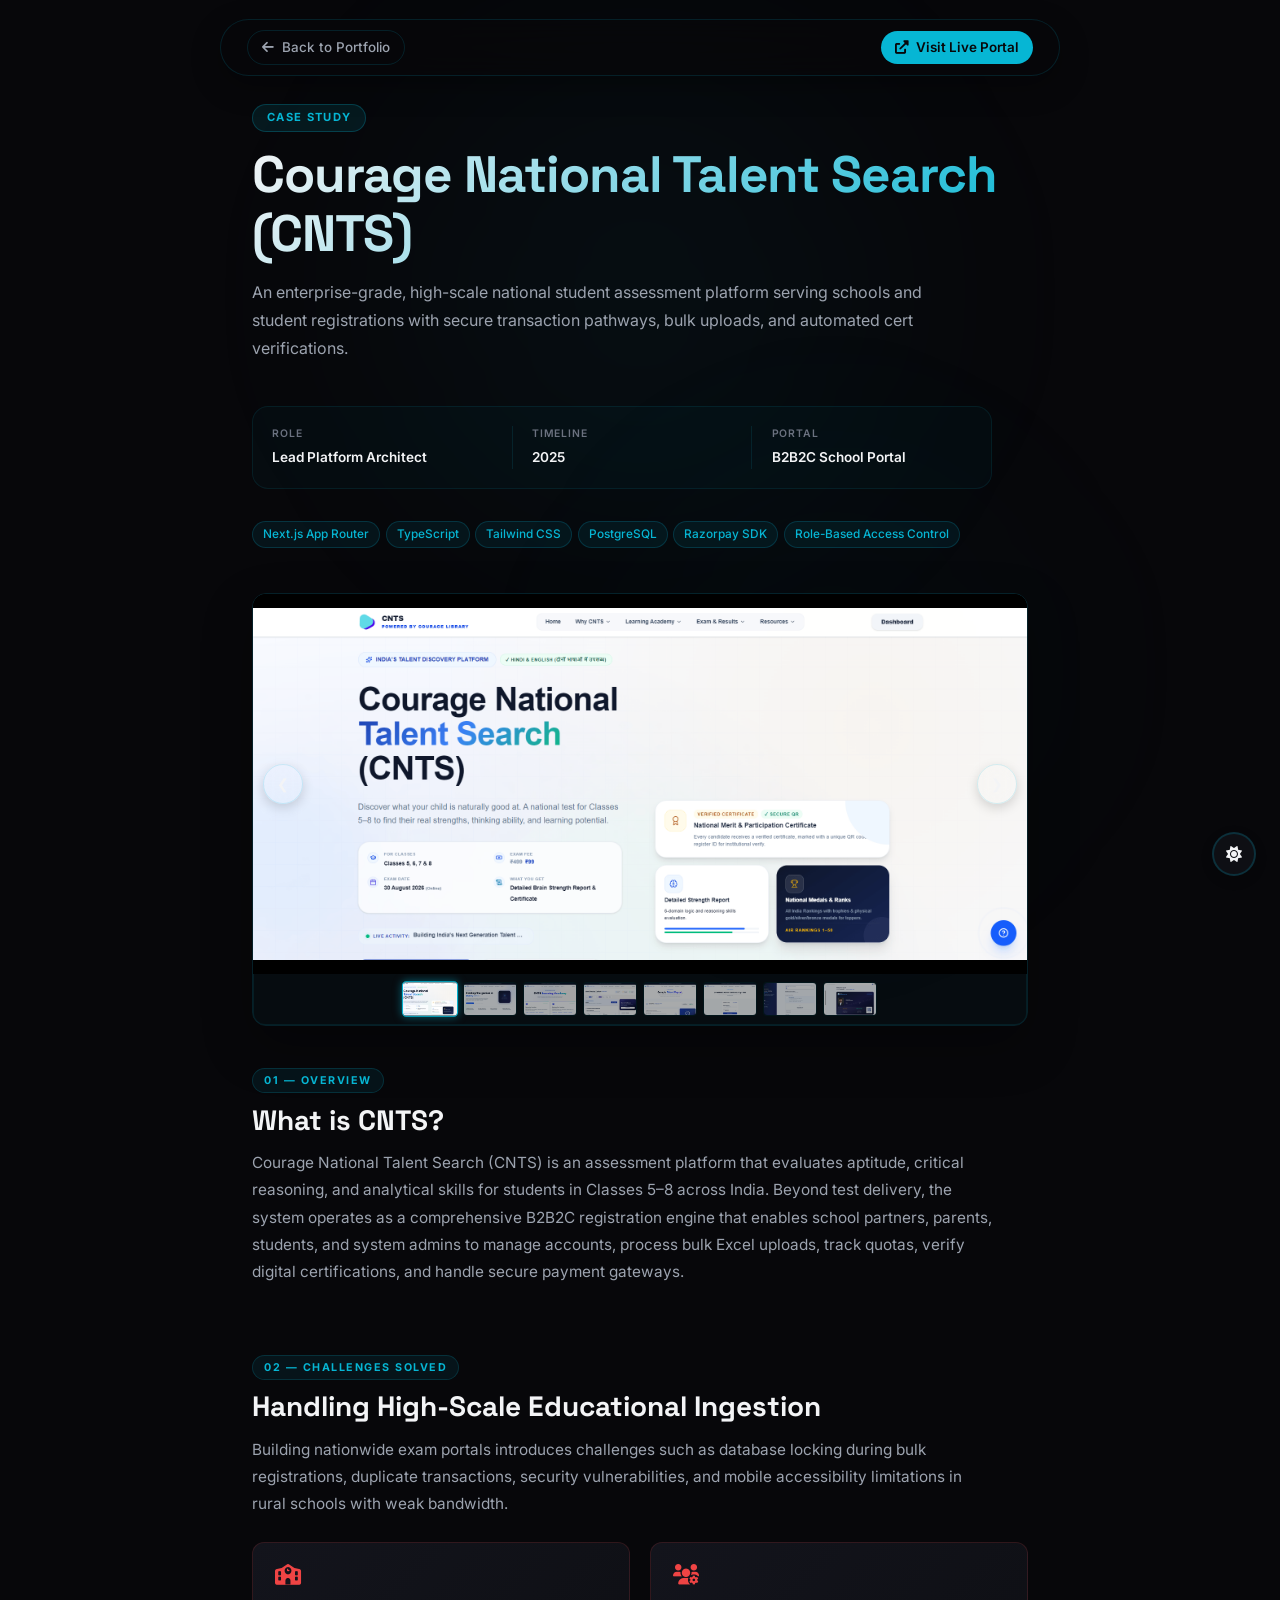
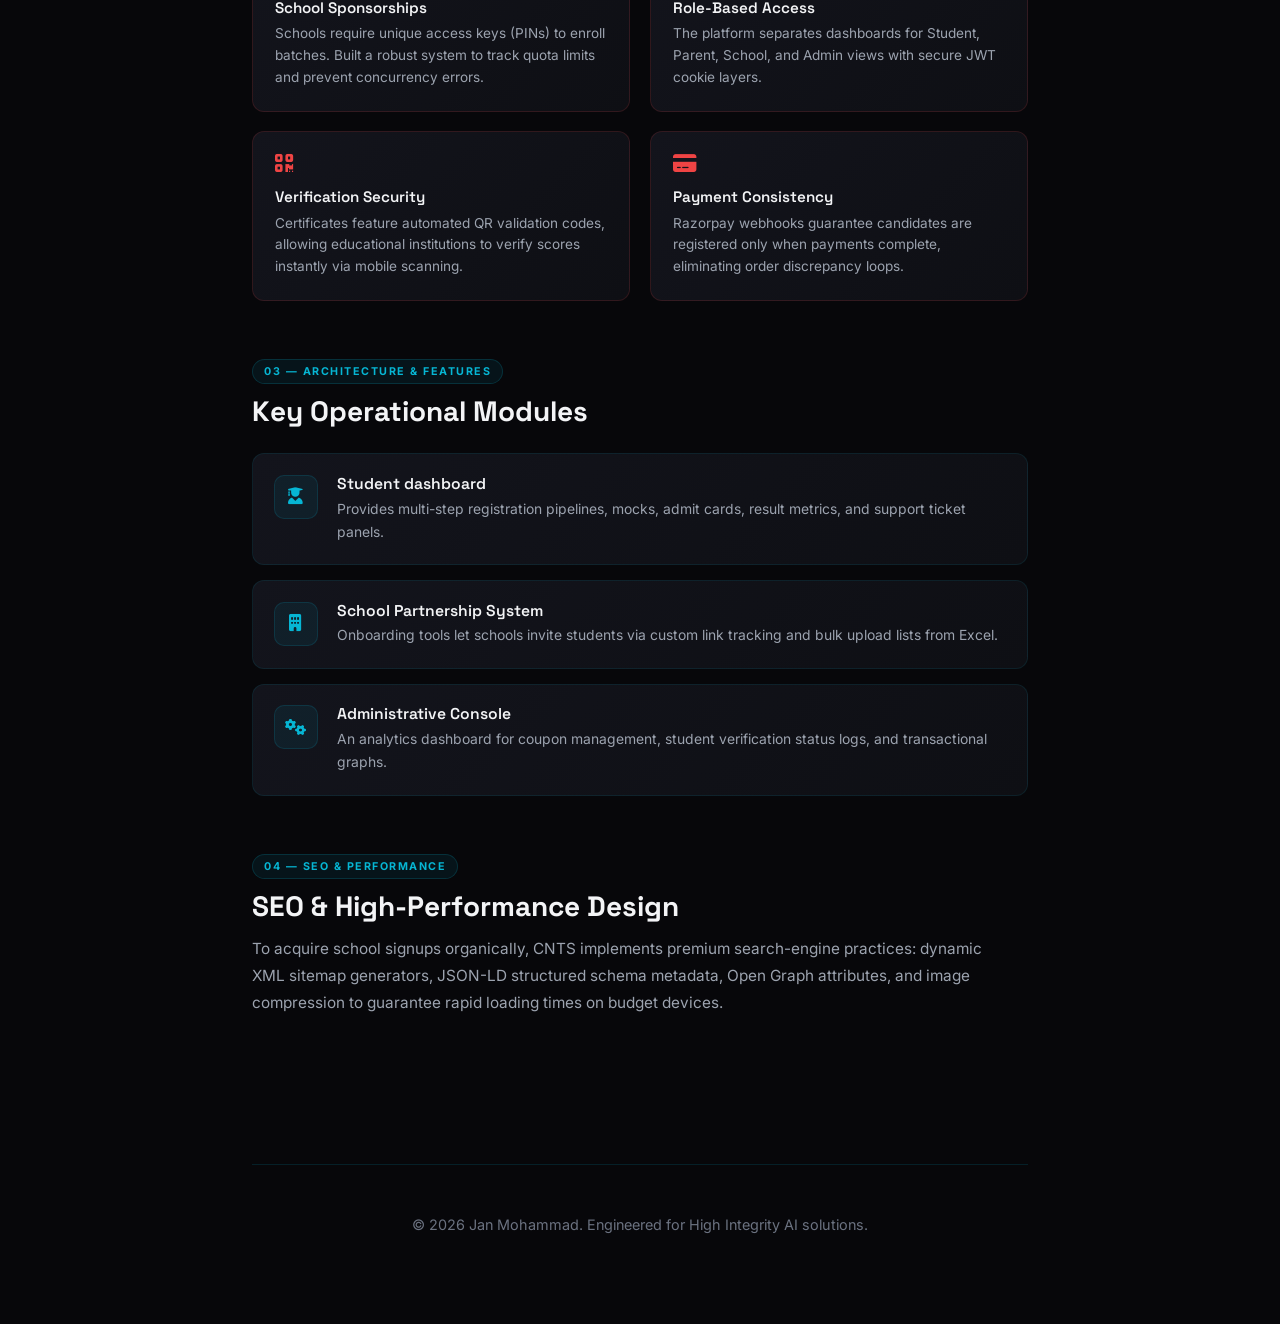
==== commit 8d0d1e60: "Final" ====
--- a/projects/cnts.html
+++ b/projects/cnts.html
@@ -16,6 +16,23 @@
     (function() {
       const saved = localStorage.getItem('theme') || 'dark';
       document.documentElement.setAttribute('data-theme', saved);
+      if (window.location.pathname.endsWith('.html')) {
+        const cleanPath = window.location.pathname.replace(/\.html$/, '');
+        window.history.replaceState({}, document.title, cleanPath + window.location.hash + window.location.search);
+      }
+      const savedAccent = localStorage.getItem('theme-accent') || 'teal';
+      const themes = {
+        teal: { accent: '#06b6d4', rgb: '6, 182, 212', glow: 'rgba(6, 182, 212, 0.15)', secondary: '#10b981' },
+        purple: { accent: '#8b5cf6', rgb: '139, 92, 246', glow: 'rgba(139, 92, 246, 0.15)', secondary: '#ec4899' },
+        gold: { accent: '#f59e0b', rgb: '245, 158, 11', glow: 'rgba(245, 158, 11, 0.15)', secondary: '#10b981' },
+        ruby: { accent: '#ef4444', rgb: '239, 68, 68', glow: 'rgba(239, 68, 68, 0.15)', secondary: '#f59e0b' }
+      };
+      if (themes[savedAccent]) {
+        const theme = themes[savedAccent];
+        document.documentElement.style.setProperty('--accent-color', theme.accent);
+        document.documentElement.style.setProperty('--accent-color-rgb', theme.rgb); document.documentElement.style.setProperty('--accent-glow', theme.glow);
+        document.documentElement.style.setProperty('--secondary-color', theme.secondary);
+      }
     })();
   </script>
   <title>Courage National Talent Search (CNTS) — Case Study | Jan Mohammad</title>
@@ -36,10 +53,19 @@
       <h1 class="cs-title">Courage National Talent Search (CNTS)</h1>
       <p class="cs-subtitle">An enterprise-grade, high-scale national student assessment platform serving schools and student registrations with secure transaction pathways, bulk uploads, and automated cert verifications.</p>
 
-      <div class="cs-meta-row">
-        <div class="cs-meta-item"><i class="fas fa-user"></i><span>Founder, PM & Lead Developer</span></div>
-        <div class="cs-meta-item"><i class="fas fa-calendar"></i><span>2026</span></div>
-        <div class="cs-meta-item"><i class="fas fa-globe"></i><span>Live SaaS Platform</span></div>
+            <div class="cs-meta-board">
+        <div class="cs-meta-card">
+          <span class="cs-meta-label">Role</span>
+          <span class="cs-meta-value">Lead Platform Architect</span>
+        </div>
+        <div class="cs-meta-card">
+          <span class="cs-meta-label">Timeline</span>
+          <span class="cs-meta-value">2025</span>
+        </div>
+        <div class="cs-meta-card">
+          <span class="cs-meta-label">Portal</span>
+          <span class="cs-meta-value">B2B2C School Portal</span>
+        </div>
       </div>
 
       <div class="cs-tech-pills">
@@ -48,12 +74,23 @@
       </div>
     </div>
 
-    <!-- Project image -->
+    <!-- Project image slider -->
     <div class="cs-image-block">
-      <img src="../Image/cnts.png"
-           alt="CNTS Student & School Admin Dashboard"
-           class="cs-hero-img"
-           onerror="this.parentElement.style.background='linear-gradient(135deg,#1e293b,#0f172a)';this.parentElement.style.minHeight='220px';this.style.display='none'">
+      <div class="event-image-carousel project-image-carousel">
+        <div class="carousel-container">
+          <img src="../Image/cnts.png" alt="cnts view 1" class="active">
+          <img src="../Image/cnts2.png" alt="cnts view 2">
+          <img src="../Image/cnts3.png" alt="cnts view 3">
+          <img src="../Image/cnts4.png" alt="cnts view 4">
+          <img src="../Image/cnts5.png" alt="cnts view 5">
+          <img src="../Image/cnts6.png" alt="cnts view 6">
+          <img src="../Image/cnts7.png" alt="cnts view 7">
+          <img src="../Image/cnts8.png" alt="cnts view 8">
+        </div>
+        <button type="button" class="carousel-btn prev" aria-label="Previous image">❮</button>
+        <button type="button" class="carousel-btn next" aria-label="Next image">❯</button>
+        <div class="carousel-dots"></div>
+      </div>
     </div>
 
     <!-- Overview -->
@@ -131,11 +168,12 @@
     </section>
 
     <!-- CTA / Footer -->
-    <footer class="cs-footer" style="text-align: center; margin-top: 4rem; padding-top: 2rem; border-top: 1px solid rgba(255,255,255,0.08);">
-      <p>&copy; 2026 Jan Mohammad. High Scale EdTech Solutions.</p>
+
+      <footer class="cs-footer">
+      <p>&copy; 2026 Jan Mohammad. Engineered for High Integrity AI solutions.</p>
     </footer>
-
   </main>
 
+  <script src="case-study.js"></script>
 </body>
 </html>
--- a/styles.css
+++ b/styles.css
@@ -579,6 +579,8 @@
 .btn-case-study:hover { transform: translateY(-2px); opacity: 0.9; }
 .btn-code { border: 1px solid var(--border-color); color: var(--text-primary); }
 .btn-code:hover { border-color: var(--accent-color); color: var(--accent-color); }
+.btn-demo { border: 1px solid var(--accent-color); color: var(--accent-color); }
+.btn-demo:hover { background: var(--accent-color); color: var(--bg-primary); box-shadow: 0 0 15px var(--accent-glow); transform: translateY(-2px); }
 
 @media (max-width: 900px) {
   .project-landing-card { grid-template-columns: 1fr; gap: 2rem; padding: 1.5rem; }
@@ -1118,6 +1120,44 @@
 .event-card:hover { transform: translateY(-4px); border-color: var(--accent-color); }
 
 .event-image-carousel { position: relative; width: 100%; height: 220px; overflow: hidden; }
+.project-image-carousel { height: 300px !important; }
+.project-image-carousel .carousel-dots {
+  display: none !important;
+}
+.carousel-thumbnails {
+  display: flex;
+  gap: 6px;
+  justify-content: center;
+  padding: 6px 10px;
+  background: var(--bg-secondary);
+  border-top: 1px solid var(--border-color);
+  overflow-x: auto;
+  width: 100%;
+  box-sizing: border-box;
+}
+.browser-window img.carousel-thumb {
+  width: 54px !important;
+  height: 34px !important;
+  object-fit: cover !important;
+  border-radius: 3px !important;
+  border: 1px solid var(--border-color) !important;
+  cursor: pointer !important;
+  transition: all 0.2s ease !important;
+  opacity: 0.7 !important;
+  background: var(--surface) !important;
+  display: inline-block !important;
+  margin: 0 !important;
+}
+.browser-window img.carousel-thumb.active {
+  border-color: var(--accent-color) !important;
+  opacity: 1 !important;
+  transform: scale(1.05) !important;
+  box-shadow: 0 0 6px var(--accent-glow) !important;
+}
+.browser-window img.carousel-thumb:hover {
+  opacity: 1 !important;
+  border-color: var(--accent-color) !important;
+}
 .carousel-container { width: 100%; height: 100%; position: relative; }
 .carousel-container img {
   position: absolute; inset: 0; width: 100%; height: 100%; object-fit: cover;
@@ -1156,6 +1196,52 @@
   transition: all var(--transition-speed); backdrop-filter: blur(10px);
 }
 .theme-toggle:hover { transform: scale(1.08) rotate(15deg); border-color: var(--accent-color); }
+
+/* ── ACCENT COLOR CUSTOMIZER ────────────────────────────── */
+.theme-customizer {
+  position: fixed;
+  bottom: 80px;
+  right: 2.8rem;
+  z-index: 1000;
+  display: flex;
+  flex-direction: column;
+  gap: 0.6rem;
+  align-items: center;
+  background: var(--glass-bg);
+  border: 1px solid var(--glass-border);
+  padding: 8px 6px;
+  border-radius: 20px;
+  backdrop-filter: blur(10px);
+  box-shadow: var(--card-shadow);
+  transition: all var(--transition-speed);
+}
+.color-dot {
+  width: 14px;
+  height: 14px;
+  border-radius: 50%;
+  border: 1.5px solid rgba(255, 255, 255, 0.2);
+  cursor: pointer;
+  transition: all 0.2s ease;
+  box-shadow: 0 2px 6px rgba(0, 0, 0, 0.1);
+}
+.color-dot:hover {
+  transform: scale(1.3);
+  border-color: white;
+}
+.color-dot.active {
+  border-color: white;
+  transform: scale(1.3);
+  box-shadow: 0 0 8px var(--accent-color);
+}
+[data-theme="light"] .color-dot {
+  border: 1.5px solid rgba(0, 0, 0, 0.1);
+}
+[data-theme="light"] .color-dot:hover {
+  border-color: #111116;
+}
+[data-theme="light"] .color-dot.active {
+  border-color: #111116;
+}
 
 /* ── BACK TO TOP BUTTON ─────────────────────────────────── */
 .back-to-top {
@@ -1256,6 +1342,15 @@
   height: auto;
   display: block;
 }
+.browser-iframe {
+  width: 100%;
+  height: 550px;
+  border: none;
+  background: var(--surface);
+  display: block;
+  pointer-events: none;
+}
+
 
 /* ── COLLAPSIBLE CTO SPEC SHEETS ────────────────────────── */
 .cto-spec-sheet {
@@ -1719,6 +1814,26 @@
   transform: translateY(-1px);
 }
 
+/* ── VISUALIZER DIAGNOSTICS LOG ─────────────────────────── */
+.vis-log {
+  background: #06070a;
+  border: 1px solid var(--border-color);
+  border-radius: 6px;
+  padding: 8px 12px;
+  font-family: 'Space Mono', 'Courier New', monospace;
+  font-size: 0.7rem;
+  color: #a1a1aa;
+  min-height: 34px;
+  display: flex;
+  align-items: center;
+  overflow: hidden;
+  text-align: left;
+  border-left: 3px solid var(--accent-color);
+}
+.vis-log.success {
+  border-left-color: #10b981;
+}
+
 /* ── RELATIONAL TECH HIGHLIGHTING ───────────────────────── */
 .highlight-tech-glow {
   outline: 2px solid var(--accent-color) !important;
@@ -1729,6 +1844,168 @@
 
 .project-tech-tags span, .skill-card {
   transition: all 0.25s ease;
+}
+
+/* ── ACCENT COLOR ICON PALETTE ──────────────────────────── */
+.accent-teal-icon { color: #06b6d4; }
+.accent-purple-icon { color: #8b5cf6; }
+.accent-gold-icon { color: #f59e0b; }
+.accent-ruby-icon { color: #ef4444; }
+
+/* ── CUSTOM FLOATING TOOLTIPS ───────────────────────────── */
+.custom-tooltip {
+  position: fixed;
+  background: rgba(15, 23, 42, 0.95);
+  color: #f8fafc;
+  padding: 6px 12px;
+  border-radius: 8px;
+  font-size: 0.76rem;
+  pointer-events: none;
+  opacity: 0;
+  transition: opacity 0.15s ease, transform 0.15s ease;
+  z-index: 9999;
+  border: 1px solid rgba(255, 255, 255, 0.08);
+  box-shadow: 0 6px 16px rgba(0, 0, 0, 0.3);
+  font-family: var(--font-body);
+  font-weight: 500;
+  transform: translate(-50%, -10px);
+}
+.custom-tooltip.show {
+  opacity: 1;
+  transform: translate(-50%, -15px);
+}
+
+
+
+/* ── LANGGRAPH AGENT ORCHESTRATOR ────────────────────────── */
+.langgraph-orchestrator {
+  background: var(--bg-secondary);
+  border: 1px solid var(--border-color);
+  border-radius: 12px;
+  padding: 1rem;
+  margin-top: 1.2rem;
+  display: flex;
+  flex-direction: column;
+  gap: 0.8rem;
+}
+.orchestrator-sandbox {
+  position: relative;
+  height: 90px;
+  background: var(--surface);
+  border: 1px solid var(--border-color);
+  border-radius: 8px;
+  overflow: hidden;
+}
+.agent-nodes {
+  display: flex;
+  justify-content: space-between;
+  padding: 0.8rem 1.2rem 0;
+  position: relative;
+  height: 100%;
+}
+.agent-node {
+  display: flex;
+  flex-direction: column;
+  align-items: center;
+  z-index: 10;
+  width: 75px;
+  transition: all 0.3s ease;
+}
+.agent-node i {
+  font-size: 1.2rem;
+  color: var(--text-muted);
+  margin-bottom: 4px;
+  transition: all 0.3s ease;
+}
+.agent-name {
+  font-size: 0.72rem;
+  font-weight: 700;
+  color: var(--text-primary);
+}
+.agent-status {
+  font-size: 0.62rem;
+  color: var(--text-muted);
+  font-weight: 500;
+}
+.agent-node.active i {
+  color: var(--accent-color);
+  transform: scale(1.18);
+}
+.agent-node.active .agent-status {
+  color: var(--accent-color);
+  font-weight: 700;
+}
+.agent-node.completed i {
+  color: #10b981;
+}
+.agent-node.completed .agent-status {
+  color: #10b981;
+}
+.orchestrator-flows {
+  position: absolute;
+  inset: 0;
+  pointer-events: none;
+}
+.flow-arrow {
+  position: absolute;
+  height: 2px;
+  background: var(--border-color);
+  top: 1.3rem;
+  transition: all 0.4s ease;
+}
+.flow-arrow.active {
+  background: var(--accent-color);
+  box-shadow: 0 0 8px var(--accent-color);
+}
+.flow-1 {
+  left: 23%;
+  width: 18%;
+}
+.flow-2 {
+  left: 59%;
+  width: 18%;
+}
+
+/* ── SYSTEM TELEMETRY FOOTER ─────────────────────────────── */
+.footer-content {
+  display: flex;
+  justify-content: space-between;
+  align-items: center;
+  flex-wrap: wrap;
+  gap: 1rem;
+}
+.footer-telemetry {
+  display: flex;
+  align-items: center;
+  gap: 0.6rem;
+  font-family: 'Space Mono', 'Courier New', monospace;
+  font-size: 0.68rem;
+  color: var(--text-muted);
+}
+.tel-dot {
+  width: 6px;
+  height: 6px;
+  background: #10b981;
+  border-radius: 50%;
+  box-shadow: 0 0 6px #10b981;
+}
+.tel-divider {
+  opacity: 0.3;
+}
+
+@keyframes pulse {
+  0%, 100% { opacity: 1; }
+  50% { opacity: 0.4; }
+}
+.tel-dot {
+  animation: pulse 2s cubic-bezier(0.4, 0, 0.6, 1) infinite;
+}
+
+.carousel-thumbnails {
+  scrollbar-width: none;
+}
+.carousel-thumbnails::-webkit-scrollbar {
+  display: none;
 }
 
 /* ── MOBILE RESPONSIVENESS OVERRIDES ────────────────────── */
@@ -1743,4 +2020,5 @@
   .journey-timeline-wrap { padding-left: 1.2rem; }
   .journey-header { flex-direction: column; }
   .testimonials-grid { grid-template-columns: 1fr; }
+  .project-image-carousel { height: 210px !important; }
 }
--- a/projects/case-study.css
+++ b/projects/case-study.css
@@ -2,22 +2,42 @@
    COURAGE LIBRARY — CASE STUDY  (case-study.css) — FINAL
    ═══════════════════════════════════════════════════════════ */
 
+@import url('https://fonts.googleapis.com/css2?family=Space+Grotesk:wght@300;400;500;600;700&family=Inter:wght@300;400;500;600;700&display=swap');
+
 /* ── CSS VARIABLES ────────────────────────────────────────── */
 :root {
-  --bg-primary: #1e293b;
-  --bg-secondary: #0f172a;
-  --text-primary: #fff;
-  --text-secondary: #cbd5e1;
-  --accent-color: #38bdf8;
-  --card-bg: linear-gradient(135deg, #1e293b, #0f172a);
-}
-[data-theme="light"] {
-  --bg-primary: #f8fafc;
-  --bg-secondary: #f1f5f9;
-  --text-primary: #1e293b;
-  --text-secondary: #475569;
-  --accent-color: #0ea5e9;
-  --card-bg: linear-gradient(135deg, #f8fafc, #f1f5f9);
+  --bg-primary: #FBFBF9; /* bone ivory */
+  --bg-secondary: #F4F4F0;
+  --surface: #FFFFFF;
+  --text-primary: #111116; /* ink black */
+  --text-secondary: #4B5563;
+  --text-muted: #6B7280;
+  
+  --accent-color: #4F46E5; /* Indigo */
+  --accent-color-rgb: 79, 70, 229;
+  --accent-glow: rgba(79, 70, 229, 0.06);
+  --secondary-color: #B48A30; /* Matte Gold */
+  --border-color: #E6E5DF;
+  --card-bg: linear-gradient(135deg, #FFFFFF, #F4F4F0);
+  
+  --font-heading: 'Space Grotesk', sans-serif;
+  --font-body: 'Inter', sans-serif;
+}
+
+[data-theme="dark"] {
+  --bg-primary: #07070A; /* obsidian black */
+  --bg-secondary: #0E0F14;
+  --surface: #13141C;
+  --text-primary: #F3F4F6;
+  --text-secondary: #9CA3AF;
+  --text-muted: #6B7280;
+  
+  --accent-color: #06B6D4; /* Vaporwave Cyan */
+  --accent-color-rgb: 6, 182, 212;
+  --accent-glow: rgba(6, 182, 212, 0.15);
+  --secondary-color: #10B981; /* Vaporwave Emerald */
+  --border-color: rgba(255, 255, 255, 0.06);
+  --card-bg: linear-gradient(135deg, #13141C, #0E0F14);
 }
 
 /* ── KILL BLEEDING GLOBAL STYLES ─────────────────────────── */
@@ -31,16 +51,78 @@
   max-width: unset; padding: 0; margin: 0; scroll-margin-top: 0;
 }
 section:not(.cs-section):not(.cs-cta-section) h2 {
-  all: unset; display: block; font-family: 'Poppins', sans-serif;
+  all: unset; display: block; font-family: var(--font-heading);
+}
+.cs-section {
+  padding: 0 0 3.5rem !important;
+  margin: 0 !important;
+  max-width: unset !important;
+  position: relative !important;
+}
+.cs-section h2::before {
+  display: none !important;
+  content: none !important;
+}
+.cs-section h2::after {
+  display: none !important;
+  content: none !important;
 }
 footer:not(.cs-footer) { background: transparent; padding: 0; margin: 0; }
 #particles-js, .scroll-progress, .custom-cursor,
 .back-to-top, .cookie-consent { display: none !important; }
 
+/* ── SCROLLBAR & FADE ANIMATION ──────────────────────────── */
+::-webkit-scrollbar {
+  width: 8px;
+}
+::-webkit-scrollbar-track {
+  background: var(--bg-primary);
+}
+::-webkit-scrollbar-thumb {
+  background: rgba(var(--accent-color-rgb), 0.25);
+  border-radius: 4px;
+  border: 2px solid var(--bg-primary);
+}
+::-webkit-scrollbar-thumb:hover {
+  background: var(--accent-color);
+}
+
+@keyframes fadeInUp {
+  from {
+    opacity: 0;
+    transform: translateY(16px);
+  }
+  to {
+    opacity: 1;
+    transform: translateY(0);
+  }
+}
+
+.cs-hero {
+  animation: fadeInUp 0.8s cubic-bezier(0.16, 1, 0.3, 1) both;
+}
+.cs-image-block {
+  animation: fadeInUp 0.8s cubic-bezier(0.16, 1, 0.3, 1) both;
+  animation-delay: 0.12s;
+}
+.cs-section {
+  animation: fadeInUp 0.8s cubic-bezier(0.16, 1, 0.3, 1) both;
+  animation-delay: 0.2s;
+}
+
+/* ── IDE SYNTAX HIGHLIGHTING ────────────────────────────── */
+.tok-comment { color: #6272a4; font-style: italic; }
+.tok-keyword { color: #ff79c6; font-weight: 600; }
+.tok-string { color: #f1fa8c; }
+.tok-number { color: #bd93f9; }
+.tok-fn { color: #50fa7b; }
+.tok-type { color: #8be9fd; }
+.tok-op { color: #ff79c6; }
+
 /* ── BASE ─────────────────────────────────────────────────── */
 *, *::before, *::after { box-sizing: border-box; margin: 0; padding: 0; }
 body {
-  font-family: 'Poppins', sans-serif;
+  font-family: var(--font-body);
   background: var(--bg-primary);
   color: var(--text-primary);
   line-height: 1.6;
@@ -49,77 +131,166 @@
 
 /* ── BACK NAV ─────────────────────────────────────────────── */
 .cs-back-nav {
-  position: fixed; top: 0; left: 0; right: 0; z-index: 100;
+  position: fixed; 
+  top: 1.2rem; 
+  left: 50%; 
+  transform: translateX(-50%); 
+  width: 90%; 
+  max-width: 840px; 
+  z-index: 100;
   display: flex; justify-content: space-between; align-items: center;
-  padding: 0.8rem 2rem;
-  background: rgba(15,23,42,0.92);
-  backdrop-filter: blur(12px);
-  border-bottom: 1px solid rgba(56,189,248,0.12);
-}
-[data-theme="light"] .cs-back-nav { background: rgba(248,250,252,0.95); }
+  padding: 0.6rem 1.6rem;
+  background: rgba(7, 7, 10, 0.75);
+  backdrop-filter: blur(16px);
+  border: 1px solid rgba(var(--accent-color-rgb),0.15);
+  border-radius: 30px;
+  box-shadow: 0 10px 30px rgba(0,0,0,0.3);
+  transition: all 0.3s cubic-bezier(0.16, 1, 0.3, 1);
+}
+[data-theme="dark"] .cs-back-nav { 
+  background: rgba(7, 7, 10, 0.75); 
+  border-color: rgba(var(--accent-color-rgb),0.15);
+}
+[data-theme="light"] .cs-back-nav { 
+  background: rgba(251, 251, 249, 0.8); 
+  border-color: var(--border-color); 
+  box-shadow: 0 10px 30px rgba(0,0,0,0.06);
+}
 .cs-back-btn, .cs-live-btn {
   display: inline-flex; align-items: center; gap: 0.5rem;
-  font-size: 0.87rem; font-weight: 500; text-decoration: none;
-  padding: 0.4rem 1rem; border-radius: 25px;
+  font-size: 0.84rem; font-weight: 500; text-decoration: none;
+  padding: 0.38rem 0.9rem; border-radius: 25px;
   transition: all 0.25s ease; white-space: nowrap;
 }
-.cs-back-btn { color: var(--text-secondary); border: 1px solid rgba(56,189,248,0.2); }
-.cs-back-btn:hover { color: var(--accent-color); border-color: rgba(56,189,248,0.45); background: rgba(56,189,248,0.06); transform: translateX(-2px); }
-.cs-live-btn { background: var(--accent-color); color: #0f172a; font-weight: 600; border: none; }
-.cs-live-btn:hover { transform: translateY(-2px); box-shadow: 0 6px 16px rgba(56,189,248,0.4); }
+.cs-back-btn { color: var(--text-secondary); border: 1px solid rgba(var(--accent-color-rgb),0.15); }
+.cs-back-btn:hover { color: var(--accent-color); border-color: var(--accent-color); background: rgba(var(--accent-color-rgb),0.06); transform: translateX(-2px); }
+.cs-live-btn { background: var(--accent-color); color: #07070A; font-weight: 600; border: none; }
+.cs-live-btn:hover { transform: translateY(-2px); box-shadow: 0 6px 16px rgba(var(--accent-color-rgb),0.4); }
 
 /* ── MAIN LAYOUT ──────────────────────────────────────────── */
 .cs-main {
   max-width: 840px;
   margin: 0 auto;
-  padding: 5rem 2rem 4rem;
+  padding: 6.5rem 2rem 4rem;
+}
+
+/* Ambient glow blobs */
+body::before {
+  content: "";
+  position: fixed;
+  top: -10%;
+  left: 20%;
+  width: 60vw;
+  height: 60vw;
+  background: radial-gradient(circle, rgba(var(--accent-color-rgb), 0.05) 0%, transparent 70%);
+  z-index: -1;
+  pointer-events: none;
+  filter: blur(80px);
+}
+body::after {
+  content: "";
+  position: fixed;
+  bottom: -10%;
+  right: 10%;
+  width: 50vw;
+  height: 50vw;
+  background: radial-gradient(circle, rgba(var(--accent-color-rgb), 0.03) 0%, transparent 70%);
+  z-index: -1;
+  pointer-events: none;
+  filter: blur(80px);
 }
 
 /* ── HERO ─────────────────────────────────────────────────── */
 .cs-hero {
-  text-align: center;
-  margin-bottom: 2.5rem;
-  display: flex; flex-direction: column; align-items: center;
+  text-align: left;
+  margin-bottom: 2.8rem;
+  display: flex; flex-direction: column; align-items: flex-start;
 }
 .cs-hero-badge {
   font-size: 0.7rem; font-weight: 700;
   text-transform: uppercase; letter-spacing: 0.12em;
   color: var(--accent-color);
-  background: rgba(56,189,248,0.1);
-  border: 1px solid rgba(56,189,248,0.25);
+  background: rgba(var(--accent-color-rgb),0.1);
+  border: 1px solid rgba(var(--accent-color-rgb),0.25);
   border-radius: 20px; padding: 4px 14px;
   margin-bottom: 0.9rem;
 }
 .cs-title {
-  font-size: clamp(2rem, 5vw, 3rem); font-weight: 700;
+  font-size: clamp(2.2rem, 5.5vw, 3.2rem); font-weight: 800;
   color: var(--text-primary); line-height: 1.15; margin-bottom: 0.9rem;
+  letter-spacing: -0.02em;
+  background: linear-gradient(135deg, var(--text-primary), var(--accent-color));
+  -webkit-background-clip: text;
+  -webkit-text-fill-color: transparent;
 }
 .cs-subtitle {
   font-size: 1rem; color: var(--text-secondary);
-  line-height: 1.75; max-width: 620px; margin-bottom: 1.5rem;
-}
-.cs-meta-row {
-  display: flex; flex-wrap: wrap; justify-content: center;
-  gap: 0.5rem 1.5rem; margin-bottom: 1.2rem;
-}
-.cs-meta-item { display: flex; align-items: center; gap: 0.4rem; font-size: 0.83rem; color: var(--text-secondary); }
-.cs-meta-item i { color: var(--accent-color); font-size: 0.72rem; }
-.cs-meta-item a { color: var(--accent-color); text-decoration: none; border-bottom: 1px solid rgba(56,189,248,0.3); transition: border-color 0.2s; }
-.cs-meta-item a:hover { border-bottom-color: var(--accent-color); }
-.cs-tech-pills { display: flex; flex-wrap: wrap; justify-content: center; gap: 0.35rem; }
+  line-height: 1.75; max-width: 680px; margin-bottom: 1.5rem;
+}
+
+/* Glass Meta Board */
+.cs-meta-board {
+  display: grid;
+  grid-template-columns: repeat(3, 1fr);
+  gap: 1.2rem;
+  width: 100%;
+  max-width: 740px;
+  margin: 1.2rem 0 2rem;
+  padding: 1.2rem;
+  background: rgba(var(--accent-color-rgb), 0.03);
+  border: 1px solid rgba(var(--accent-color-rgb), 0.1);
+  border-radius: 16px;
+  backdrop-filter: blur(8px);
+}
+.cs-meta-card {
+  display: flex;
+  flex-direction: column;
+  align-items: flex-start;
+  text-align: left;
+  gap: 0.3rem;
+  transition: all 0.3s ease;
+  padding-left: 1.2rem;
+  border-left: 1px solid rgba(var(--accent-color-rgb), 0.12);
+}
+.cs-meta-card:first-child {
+  padding-left: 0;
+  border-left: none;
+}
+.cs-meta-label {
+  font-size: 0.65rem;
+  text-transform: uppercase;
+  letter-spacing: 0.08em;
+  color: var(--text-muted);
+  font-weight: 600;
+}
+.cs-meta-value {
+  font-size: 0.85rem;
+  color: var(--text-primary);
+  font-weight: 600;
+}
+.cs-meta-value a {
+  color: var(--accent-color);
+  text-decoration: none;
+  transition: opacity 0.2s;
+}
+.cs-meta-value a:hover {
+  opacity: 0.8;
+}
+
+.cs-tech-pills { display: flex; flex-wrap: wrap; justify-content: flex-start; gap: 0.35rem; }
 .cs-tech-pills span {
   font-size: 0.74rem; font-weight: 500;
-  background: rgba(56,189,248,0.08); color: var(--accent-color);
-  border: 1px solid rgba(56,189,248,0.2); border-radius: 20px; padding: 3px 10px;
+  background: rgba(var(--accent-color-rgb),0.08); color: var(--accent-color);
+  border: 1px solid rgba(var(--accent-color-rgb),0.2); border-radius: 20px; padding: 3px 10px;
   transition: all 0.2s;
 }
-.cs-tech-pills span:hover { background: rgba(56,189,248,0.16); transform: translateY(-1px); }
+.cs-tech-pills span:hover { background: rgba(var(--accent-color-rgb),0.16); transform: translateY(-1px); }
 
 /* ── HERO IMAGE ───────────────────────────────────────────── */
 .cs-image-block {
   margin: 0 0 2.5rem;
   border-radius: 14px; overflow: hidden;
-  border: 1px solid rgba(56,189,248,0.15);
+  border: 1px solid rgba(var(--accent-color-rgb),0.15);
   box-shadow: 0 20px 50px rgba(0,0,0,0.3);
   max-height: 460px;
 }
@@ -129,26 +300,26 @@
 /* ── SECTIONS ─────────────────────────────────────────────── */
 /* KEY FIX: only padding-bottom for divider gap, margin-bottom is small */
 .cs-section {
-  padding-bottom: 2.5rem;
-  margin-bottom: 2.5rem;
-  border-bottom: 1px solid rgba(56,189,248,0.08);
-}
-.cs-section:last-of-type { border-bottom: none; padding-bottom: 0; margin-bottom: 1.5rem; }
+  padding-bottom: 3.5rem;
+}
+.cs-section:last-of-type {
+  padding-bottom: 2rem;
+}
 
 .cs-section-label {
   display: inline-block;
   font-size: 0.67rem; font-weight: 700;
   text-transform: uppercase; letter-spacing: 0.14em;
   color: var(--accent-color);
-  background: rgba(56,189,248,0.08);
-  border: 1px solid rgba(56,189,248,0.18);
+  background: rgba(var(--accent-color-rgb),0.08);
+  border: 1px solid rgba(var(--accent-color-rgb),0.18);
   border-radius: 20px; padding: 3px 11px;
   margin-bottom: 0.6rem;
 }
 
 .cs-section h2 {
   all: unset; display: block;
-  font-family: 'Poppins', sans-serif;
+  font-family: var(--font-heading);
   font-size: clamp(1.3rem, 3vw, 1.75rem);
   font-weight: 700; color: var(--text-primary);
   margin-bottom: 0.7rem; line-height: 1.25;
@@ -160,77 +331,183 @@
   font-size: 0.96rem; max-width: 740px;
 }
 
+.cs-section ul {
+  list-style: none;
+  padding-left: 0;
+  margin: 1.2rem 0;
+}
+.cs-section li {
+  position: relative;
+  padding-left: 1.6rem;
+  margin-bottom: 0.7rem;
+  color: var(--text-secondary);
+  font-size: 0.92rem;
+  line-height: 1.6;
+}
+.cs-section li::before {
+  content: "→";
+  position: absolute;
+  left: 0;
+  color: var(--accent-color);
+  font-weight: bold;
+}
+
+/* ── TERMINAL MOCK SYSTEM DESIGN ────────────────────────── */
+.cs-terminal-mock {
+  background: #0B0D13 !important;
+  border: 1px solid rgba(var(--accent-color-rgb), 0.15) !important;
+  border-radius: 12px !important;
+  padding: 1.5rem 1.8rem 1.8rem !important;
+  margin: 2rem 0 !important;
+  font-family: 'Space Mono', 'Fira Code', 'Courier New', monospace;
+  font-size: 0.86rem;
+  line-height: 1.6;
+  color: #B4C6E7 !important;
+  box-shadow: 0 16px 40px rgba(0,0,0,0.45);
+  position: relative;
+  overflow-x: auto !important;
+}
+.cs-terminal-mock::before {
+  content: "";
+  display: block;
+  width: 46px;
+  height: 10px;
+  background: radial-gradient(circle, #ff5f56 3px, transparent 4px),
+              radial-gradient(circle, #ffbd2e 3px, transparent 4px),
+              radial-gradient(circle, #27c93f 3px, transparent 4px);
+  background-size: 14px 10px;
+  background-position: 0 0, 14px 0, 28px 0;
+  background-repeat: no-repeat;
+  margin-bottom: 1.4rem;
+  opacity: 0.85;
+}
+
 /* ── STATS ROW ────────────────────────────────────────────── */
 .cs-stats-row {
   display: grid; grid-template-columns: repeat(4, 1fr);
   gap: 1rem; margin-top: 1.5rem;
 }
 .cs-stat {
-  background: var(--card-bg); border: 1px solid rgba(56,189,248,0.12);
-  border-radius: 12px; padding: 1.2rem 0.8rem; text-align: center; transition: all 0.3s ease;
-}
-.cs-stat:hover { transform: translateY(-4px); border-color: rgba(56,189,248,0.3); box-shadow: 0 8px 24px rgba(56,189,248,0.1); }
-.cs-stat-num { display: block; font-size: 1.8rem; font-weight: 700; color: var(--accent-color); line-height: 1; margin-bottom: 0.35rem; }
-.cs-stat-label { font-size: 0.7rem; color: var(--text-secondary); text-transform: uppercase; letter-spacing: 0.06em; }
+  background: var(--card-bg); border: 1px solid rgba(var(--accent-color-rgb),0.12);
+  border-radius: 12px; padding: 1.2rem 0.8rem; text-align: center; transition: all 0.3s cubic-bezier(0.16, 1, 0.3, 1);
+}
+.cs-stat:hover { 
+  transform: translateY(-5px); 
+  border-color: var(--accent-color); 
+  box-shadow: 0 12px 30px rgba(var(--accent-color-rgb), 0.15); 
+  background: rgba(var(--accent-color-rgb), 0.015);
+}
+.cs-stat-num { 
+  display: block; 
+  font-size: 2.2rem; 
+  font-weight: 800; 
+  line-height: 1; 
+  margin-bottom: 0.35rem;
+  background: linear-gradient(135deg, var(--accent-color), var(--secondary-color));
+  -webkit-background-clip: text;
+  -webkit-text-fill-color: transparent;
+}
+.cs-stat-label { font-size: 0.7rem; color: var(--text-secondary); text-transform: uppercase; letter-spacing: 0.08em; font-weight: 600; }
 
 /* ── PROBLEM GRID ─────────────────────────────────────────── */
-.cs-problem-grid { display: grid; grid-template-columns: repeat(2, 1fr); gap: 1rem; margin-top: 1.5rem; }
-.cs-problem-card { background: var(--card-bg); border: 1px solid rgba(239,68,68,0.15); border-radius: 12px; padding: 1.2rem; transition: all 0.3s ease; }
-.cs-problem-card:hover { border-color: rgba(239,68,68,0.35); transform: translateY(-3px); }
-.cs-problem-card i { font-size: 1.2rem; color: #ef4444; margin-bottom: 0.6rem; display: block; }
-.cs-problem-card h4 { font-size: 0.93rem; font-weight: 600; color: var(--text-primary); margin-bottom: 0.35rem; }
-.cs-problem-card p { font-size: 0.84rem; color: var(--text-secondary); margin: 0; line-height: 1.55; }
+.cs-problem-grid { display: grid; grid-template-columns: repeat(2, 1fr); gap: 1.2rem; margin-top: 1.5rem; }
+.cs-problem-card { 
+  background: var(--card-bg); border: 1px solid rgba(239,68,68,0.15); 
+  border-radius: 12px; padding: 1.4rem; transition: all 0.3s cubic-bezier(0.16, 1, 0.3, 1); 
+}
+.cs-problem-card:hover { 
+  border-color: #ef4444; 
+  transform: translateY(-5px); 
+  box-shadow: 0 12px 30px rgba(239,68,68,0.1); 
+  background: rgba(239,68,68,0.015);
+}
+.cs-problem-card i { font-size: 1.3rem; color: #ef4444; margin-bottom: 0.8rem; display: block; }
+.cs-problem-card h4 { font-size: 0.95rem; font-weight: 600; color: var(--text-primary); margin-bottom: 0.4rem; }
+.cs-problem-card p { font-size: 0.85rem; color: var(--text-secondary); margin: 0; line-height: 1.6; }
 
 /* ── FEATURE LIST ─────────────────────────────────────────── */
-.cs-feature-list { display: flex; flex-direction: column; gap: 0.75rem; margin-top: 1.5rem; }
+.cs-feature-list { display: flex; flex-direction: column; gap: 0.9rem; margin-top: 1.5rem; }
 .cs-feature {
-  display: flex; gap: 1rem; align-items: flex-start;
-  background: var(--card-bg); border: 1px solid rgba(56,189,248,0.1);
-  border-radius: 12px; padding: 1.1rem; transition: all 0.3s ease;
-}
-.cs-feature:hover { border-color: rgba(56,189,248,0.3); transform: translateX(4px); }
-.cs-feature-icon { width: 40px; height: 40px; min-width: 40px; background: rgba(56,189,248,0.1); border-radius: 9px; display: flex; align-items: center; justify-content: center; font-size: 0.95rem; color: var(--accent-color); flex-shrink: 0; }
-.cs-feature h4 { font-size: 0.95rem; font-weight: 600; color: var(--text-primary); margin-bottom: 0.2rem; }
-.cs-feature p { font-size: 0.86rem; margin: 0; line-height: 1.6; color: var(--text-secondary); }
+  display: flex; gap: 1.2rem; align-items: flex-start;
+  background: var(--card-bg); border: 1px solid rgba(var(--accent-color-rgb),0.1);
+  border-radius: 12px; padding: 1.3rem; transition: all 0.3s cubic-bezier(0.16, 1, 0.3, 1);
+}
+.cs-feature:hover { 
+  border-color: var(--accent-color); 
+  transform: translateX(6px); 
+  box-shadow: 0 8px 24px rgba(var(--accent-color-rgb), 0.08);
+  background: rgba(var(--accent-color-rgb), 0.01);
+}
+.cs-feature-icon { 
+  width: 44px; height: 44px; min-width: 44px; 
+  background: rgba(var(--accent-color-rgb),0.08); 
+  border-radius: 10px; display: flex; align-items: center; justify-content: center; 
+  font-size: 1.05rem; color: var(--accent-color); flex-shrink: 0; 
+  border: 1px solid rgba(var(--accent-color-rgb),0.15);
+}
+.cs-feature h4 { font-size: 0.98rem; font-weight: 600; color: var(--text-primary); margin-bottom: 0.25rem; }
+.cs-feature p { font-size: 0.87rem; margin: 0; line-height: 1.65; color: var(--text-secondary); }
 
 /* ── TECH DECISIONS ───────────────────────────────────────── */
-.cs-decision-grid { display: grid; grid-template-columns: repeat(2, 1fr); gap: 1rem; margin-top: 1.5rem; }
-.cs-decision { background: var(--card-bg); border: 1px solid rgba(56,189,248,0.1); border-radius: 12px; padding: 1.2rem; transition: all 0.3s ease; }
-.cs-decision:hover { border-color: rgba(56,189,248,0.3); transform: translateY(-2px); }
-.cs-decision h4 { font-size: 0.9rem; font-weight: 600; color: var(--accent-color); margin-bottom: 0.5rem; display: flex; align-items: center; gap: 0.45rem; }
-.cs-decision h4 i { font-size: 0.85rem; flex-shrink: 0; }
-.cs-decision p { font-size: 0.85rem; margin: 0; line-height: 1.65; color: var(--text-secondary); }
+.cs-decision-grid { display: grid; grid-template-columns: repeat(2, 1fr); gap: 1.2rem; margin-top: 1.5rem; }
+.cs-decision { 
+  background: var(--card-bg); border: 1px solid rgba(var(--accent-color-rgb),0.1); 
+  border-radius: 12px; padding: 1.4rem; transition: all 0.3s cubic-bezier(0.16, 1, 0.3, 1); 
+}
+.cs-decision:hover { 
+  border-color: var(--accent-color); 
+  transform: translateY(-4px); 
+  box-shadow: 0 12px 30px rgba(var(--accent-color-rgb),0.1);
+  background: rgba(var(--accent-color-rgb),0.015);
+}
+.cs-decision h4 { font-size: 0.95rem; font-weight: 600; color: var(--accent-color); margin-bottom: 0.6rem; display: flex; align-items: center; gap: 0.5rem; }
+.cs-decision h4 i { font-size: 0.9rem; flex-shrink: 0; }
+.cs-decision p { font-size: 0.86rem; margin: 0; line-height: 1.7; color: var(--text-secondary); }
 
 /* ── CHALLENGES ───────────────────────────────────────────── */
-.cs-challenge-list { display: flex; flex-direction: column; gap: 0.75rem; margin-top: 1.5rem; }
-.cs-challenge { display: flex; gap: 1rem; align-items: flex-start; background: var(--card-bg); border: 1px solid rgba(56,189,248,0.08); border-radius: 12px; padding: 1.1rem; transition: all 0.3s ease; }
-.cs-challenge:hover { border-color: rgba(56,189,248,0.2); transform: translateX(3px); }
-.cs-challenge-num { font-size: 1.8rem; font-weight: 700; color: rgba(56,189,248,0.15); line-height: 1; min-width: 36px; flex-shrink: 0; }
-.cs-challenge h4 { font-size: 0.95rem; font-weight: 600; color: var(--text-primary); margin-bottom: 0.2rem; }
-.cs-challenge p { font-size: 0.86rem; margin: 0; line-height: 1.65; color: var(--text-secondary); }
+.cs-challenge-list { display: flex; flex-direction: column; gap: 0.9rem; margin-top: 1.5rem; }
+.cs-challenge { 
+  display: flex; gap: 1.2rem; align-items: flex-start; 
+  background: var(--card-bg); border: 1px solid rgba(var(--accent-color-rgb),0.08); 
+  border-radius: 12px; padding: 1.3rem; transition: all 0.3s cubic-bezier(0.16, 1, 0.3, 1); 
+}
+.cs-challenge:hover { 
+  border-color: var(--accent-color); 
+  transform: translateX(4px); 
+  box-shadow: 0 8px 24px rgba(var(--accent-color-rgb),0.08);
+  background: rgba(var(--accent-color-rgb),0.01);
+}
+.cs-challenge-num { font-size: 2rem; font-weight: 800; color: rgba(var(--accent-color-rgb),0.18); line-height: 1; min-width: 40px; flex-shrink: 0; }
+.cs-challenge h4 { font-size: 0.98rem; font-weight: 600; color: var(--text-primary); margin-bottom: 0.25rem; }
+.cs-challenge p { font-size: 0.87rem; margin: 0; line-height: 1.7; color: var(--text-secondary); }
 
 /* ── LEARNINGS ────────────────────────────────────────────── */
-.cs-learning-grid { display: grid; grid-template-columns: repeat(2, 1fr); gap: 1rem; margin-top: 1.5rem; }
+.cs-learning-grid { display: grid; grid-template-columns: repeat(2, 1fr); gap: 1.2rem; margin-top: 1.5rem; }
 .cs-learning-card {
-  background: var(--card-bg); border: 1px solid rgba(56,189,248,0.1);
-  border-radius: 12px; padding: 1.3rem;
-  transition: all 0.3s ease;
-  display: flex; flex-direction: column; gap: 0.8rem;
-}
-.cs-learning-card:hover { transform: translateY(-3px); border-color: rgba(56,189,248,0.3); }
-.cs-learning-card i { font-size: 1.3rem; color: var(--accent-color); }
-.cs-learning-card p { font-size: 0.87rem; margin: 0; line-height: 1.7; color: var(--text-secondary); }
+  background: var(--card-bg); border: 1px solid rgba(var(--accent-color-rgb),0.1);
+  border-radius: 12px; padding: 1.4rem;
+  transition: all 0.3s cubic-bezier(0.16, 1, 0.3, 1);
+  display: flex; flex-direction: column; gap: 0.9rem;
+}
+.cs-learning-card:hover { 
+  transform: translateY(-5px); 
+  border-color: var(--accent-color);
+  box-shadow: 0 12px 30px rgba(var(--accent-color-rgb),0.12);
+  background: rgba(var(--accent-color-rgb),0.015);
+}
+.cs-learning-card i { font-size: 1.4rem; color: var(--accent-color); }
+.cs-learning-card p { font-size: 0.88rem; margin: 0; line-height: 1.75; color: var(--text-secondary); }
 
 /* ── CTA SECTION ──────────────────────────────────────────── */
 .cs-cta-section {
   text-align: center; padding: 2.5rem 2rem;
   background: var(--card-bg);
-  border: 1px solid rgba(56,189,248,0.18);
+  border: 1px solid rgba(var(--accent-color-rgb),0.18);
   border-radius: 18px; margin-bottom: 2rem;
 }
 .cs-cta-section h2 {
   all: unset; display: block;
-  font-family: 'Poppins', sans-serif;
+  font-family: var(--font-heading);
   font-size: clamp(1.3rem, 3vw, 1.7rem);
   font-weight: 700; color: var(--text-primary);
   margin-bottom: 0.4rem;
@@ -245,24 +522,40 @@
   transition: all 0.3s ease; background: var(--accent-color); color: #0f172a;
   border: 2px solid transparent;
 }
-.cs-cta-buttons .btn:hover { transform: translateY(-2px); box-shadow: 0 8px 20px rgba(56,189,248,0.35); }
+.cs-cta-buttons .btn:hover { transform: translateY(-2px); box-shadow: 0 8px 20px rgba(var(--accent-color-rgb),0.35); }
 .cs-cta-buttons .btn-outline { background: transparent; border: 2px solid var(--accent-color); color: var(--accent-color); }
 .cs-cta-buttons .btn-outline:hover { background: var(--accent-color); color: #0f172a; }
 
-/* ── FOOTER ───────────────────────────────────────────────── */
 .cs-footer {
-  text-align: center; padding: 1.8rem 2rem;
-  color: var(--text-secondary); font-size: 0.87rem;
-  border-top: 1px solid rgba(56,189,248,0.1);
-}
-.cs-footer a { color: var(--accent-color); text-decoration: none; }
-.cs-footer a:hover { text-decoration: underline; }
+  text-align: center !important;
+  padding: 3rem 0 1.5rem !important;
+  margin-top: 5rem !important;
+  border: none !important;
+  border-top: 1px solid rgba(var(--accent-color-rgb),0.15) !important;
+  color: var(--text-muted) !important;
+  background: transparent !important;
+  font-size: 0.85rem !important;
+  width: 100% !important;
+  box-shadow: none !important;
+}
+.cs-footer p {
+  margin: 0 !important;
+}
+.cs-footer a {
+  color: var(--accent-color) !important;
+  text-decoration: none !important;
+  font-weight: 500 !important;
+  transition: opacity 0.2s !important;
+}
+.cs-footer a:hover {
+  opacity: 0.85 !important;
+}
 
 /* ── THEME TOGGLE ─────────────────────────────────────────── */
 .theme-toggle {
   position: fixed; bottom: 1.5rem; right: 1.5rem;
   width: 44px; height: 44px; border-radius: 50%;
-  background: var(--bg-secondary); border: 2px solid rgba(56,189,248,0.2);
+  background: var(--bg-secondary); border: 2px solid rgba(var(--accent-color-rgb),0.2);
   color: var(--text-primary); cursor: pointer;
   display: flex; align-items: center; justify-content: center;
   font-size: 1rem; transition: all 0.3s ease;
@@ -270,11 +563,79 @@
 }
 .theme-toggle:hover { border-color: var(--accent-color); transform: scale(1.1); }
 
+.project-image-carousel {
+  height: 380px !important;
+  border-radius: 12px 12px 0 0 !important;
+  overflow: hidden !important;
+  background: #000 !important;
+}
+.event-image-carousel .carousel-container img {
+  object-fit: contain !important;
+  background: #000 !important;
+  border-radius: 12px 12px 0 0 !important;
+}
+
+/* ── CAROUSEL THUMBNAILS OVERRIDES ──────────────────────── */
+.carousel-thumbnails {
+  display: flex !important;
+  gap: 6px !important;
+  justify-content: center !important;
+  padding: 8px 10px !important;
+  background: rgba(var(--accent-color-rgb), 0.03) !important;
+  border: 1px solid rgba(var(--accent-color-rgb), 0.1) !important;
+  border-top: none !important;
+  border-radius: 0 0 12px 12px !important;
+  overflow-x: auto !important;
+  width: 100% !important;
+  box-sizing: border-box !important;
+  margin-top: 0 !important;
+}
+.carousel-thumbnails::-webkit-scrollbar {
+  display: none !important;
+}
+img.carousel-thumb {
+  width: 54px !important;
+  height: 34px !important;
+  object-fit: cover !important;
+  border-radius: 4px !important;
+  border: 1px solid rgba(var(--accent-color-rgb), 0.15) !important;
+  cursor: pointer !important;
+  transition: all 0.2s ease !important;
+  opacity: 0.65 !important;
+  background: #000 !important;
+  display: inline-block !important;
+  margin: 0 !important;
+}
+img.carousel-thumb.active {
+  border-color: var(--accent-color) !important;
+  opacity: 1 !important;
+  transform: scale(1.04) !important;
+  box-shadow: 0 0 8px rgba(var(--accent-color-rgb), 0.5) !important;
+}
+img.carousel-thumb:hover {
+  opacity: 1 !important;
+  border-color: var(--accent-color) !important;
+}
+
+.cs-metric-card {
+  background: var(--card-bg) !important;
+  border: 1px solid var(--border-color) !important;
+  border-left: 3px solid var(--accent-color) !important;
+  border-radius: 8px !important;
+  padding: 1.2rem !important;
+  transition: all 0.3s cubic-bezier(0.16, 1, 0.3, 1) !important;
+}
+.cs-metric-card:hover {
+  transform: translateY(-3px);
+  border-color: var(--accent-color) !important;
+  box-shadow: 0 8px 24px rgba(var(--accent-color-rgb), 0.08) !important;
+}
+
 /* ── MOBILE ───────────────────────────────────────────────── */
 @media (max-width: 768px) {
   .cs-back-nav { padding: 0.7rem 1rem; }
   .cs-back-btn, .cs-live-btn { font-size: 0.78rem; padding: 0.32rem 0.75rem; }
-  .cs-main { padding: 4.5rem 1.1rem 3rem; }
+  .cs-main { padding: 6.5rem 1.1rem 3rem !important; }
   .cs-section { padding-bottom: 2rem; margin-bottom: 2rem; }
   .cs-image-block { margin-bottom: 2rem; }
   .cs-stats-row { grid-template-columns: repeat(2, 1fr); gap: 0.75rem; }
@@ -289,8 +650,152 @@
   .cs-cta-buttons { flex-direction: column; align-items: center; }
   .cs-cta-buttons .btn { width: 100%; max-width: 260px; justify-content: center; }
   .theme-toggle { bottom: 1rem; right: 1rem; width: 38px; height: 38px; }
+  .project-image-carousel { height: 220px !important; }
+  .cs-hero { padding-left: 0; }
+  .cs-meta-board { grid-template-columns: 1fr; gap: 1rem; }
+  .cs-meta-card { padding-left: 0 !important; border-left: none !important; border-bottom: 1px solid rgba(var(--accent-color-rgb), 0.08); padding-bottom: 0.8rem; }
+  .cs-meta-card:last-child { border-bottom: none; padding-bottom: 0; }
 }
 @media (max-width: 480px) {
   .cs-title { font-size: 1.6rem; }
-  .cs-stats-row { grid-template-columns: repeat(2, 1fr); }
-}+  .cs-stats-row { grid-template-columns: 1fr !important; }
+}
+
+/* ── LIGHTBOX MODAL ────────────────────────────────────── */
+.cs-lightbox {
+  position: fixed; inset: 0; z-index: 10000;
+  background: rgba(7,7,10,0.92);
+  backdrop-filter: blur(12px);
+  display: flex; align-items: center; justify-content: center;
+  opacity: 0; pointer-events: none;
+  transition: opacity 0.3s ease;
+  cursor: zoom-out;
+}
+.cs-lightbox.active {
+  opacity: 1; pointer-events: auto;
+}
+.cs-lightbox img {
+  max-width: 92%; max-height: 88%;
+  object-fit: contain; border-radius: 8px;
+  border: 1px solid rgba(var(--accent-color-rgb), 0.2);
+  box-shadow: 0 24px 60px rgba(0,0,0,0.6);
+  transform: scale(0.95);
+  transition: transform 0.3s cubic-bezier(0.16, 1, 0.3, 1);
+}
+.cs-lightbox.active img {
+  transform: scale(1);
+}
+
+/* ── STICKY TABLE OF CONTENTS ───────────────────────────── */
+.cs-toc {
+  position: fixed;
+  top: 7.5rem;
+  right: calc(50% - 630px);
+  width: 200px;
+  z-index: 90;
+  display: block;
+}
+.cs-toc-title {
+  font-family: var(--font-heading);
+  font-size: 0.72rem;
+  font-weight: 700;
+  text-transform: uppercase;
+  letter-spacing: 0.1em;
+  color: var(--text-muted);
+  margin-bottom: 0.8rem;
+  padding-left: 0.8rem;
+}
+.cs-toc ul {
+  list-style: none !important;
+  padding-left: 0 !important;
+  margin: 0 !important;
+  border-left: 1px solid var(--border-color) !important;
+  display: block !important;
+  flex-direction: column !important;
+}
+.cs-toc li {
+  position: relative !important;
+  padding-left: 0 !important;
+  margin-bottom: 0.4rem !important;
+  display: list-item !important;
+  width: 100% !important;
+}
+.cs-toc li::before {
+  display: none !important;
+}
+.cs-toc a {
+  display: block !important;
+  font-size: 0.82rem !important;
+  color: var(--text-secondary) !important;
+  text-decoration: none !important;
+  padding: 0.3rem 0.8rem !important;
+  border-left: 2px solid transparent !important;
+  margin-left: -1px !important;
+  transition: all 0.2s ease !important;
+  white-space: nowrap !important;
+  overflow: hidden !important;
+  text-overflow: ellipsis !important;
+  background: transparent !important;
+  border-radius: 0 !important;
+  text-align: left !important;
+}
+.cs-toc a:hover {
+  color: var(--accent-color) !important;
+  padding-left: 1rem !important;
+}
+.cs-toc a.active {
+  color: var(--accent-color) !important;
+  font-weight: 600 !important;
+  border-left-color: var(--accent-color) !important;
+}
+
+@media (max-width: 1280px) {
+  .cs-toc {
+    display: none !important;
+  }
+}
+
+/* ── CLASSY SECTION TAKEAWAY CALLOUT ────────────────────── */
+.cs-takeaway {
+  background: rgba(var(--accent-color-rgb), 0.04) !important;
+  border-left: 3px solid var(--accent-color) !important;
+  padding: 1.1rem 1.3rem !important;
+  border-radius: 0 10px 10px 0 !important;
+  margin: 1.4rem 0 !important;
+  font-size: 0.9rem !important;
+  color: var(--text-secondary) !important;
+  display: flex !important;
+  align-items: flex-start !important;
+  gap: 0.7rem !important;
+}
+.cs-takeaway i {
+  color: var(--accent-color) !important;
+  font-size: 1rem !important;
+  margin-top: 0.15rem !important;
+  flex-shrink: 0 !important;
+}
+
+/* ── PREMIUM CAROUSEL BUTTONS OVERRIDE ──────────────────── */
+.project-image-carousel .carousel-btn {
+  width: 40px !important;
+  height: 40px !important;
+  background: rgba(var(--bg-primary-rgb), 0.6) !important;
+  backdrop-filter: blur(8px) !important;
+  border: 1px solid rgba(var(--accent-color-rgb), 0.15) !important;
+  color: var(--text-primary) !important;
+  border-radius: 50% !important;
+  font-size: 0.9rem !important;
+  box-shadow: 0 4px 12px rgba(0,0,0,0.15) !important;
+  transition: all 0.3s cubic-bezier(0.16, 1, 0.3, 1) !important;
+  display: flex !important;
+  align-items: center !important;
+  justify-content: center !important;
+  top: 50% !important;
+}
+.project-image-carousel .carousel-btn:hover {
+  background: var(--accent-color) !important;
+  color: #07070A !important;
+  border-color: var(--accent-color) !important;
+  box-shadow: 0 0 12px var(--accent-glow) !important;
+  transform: translateY(-50%) scale(1.08) !important;
+}
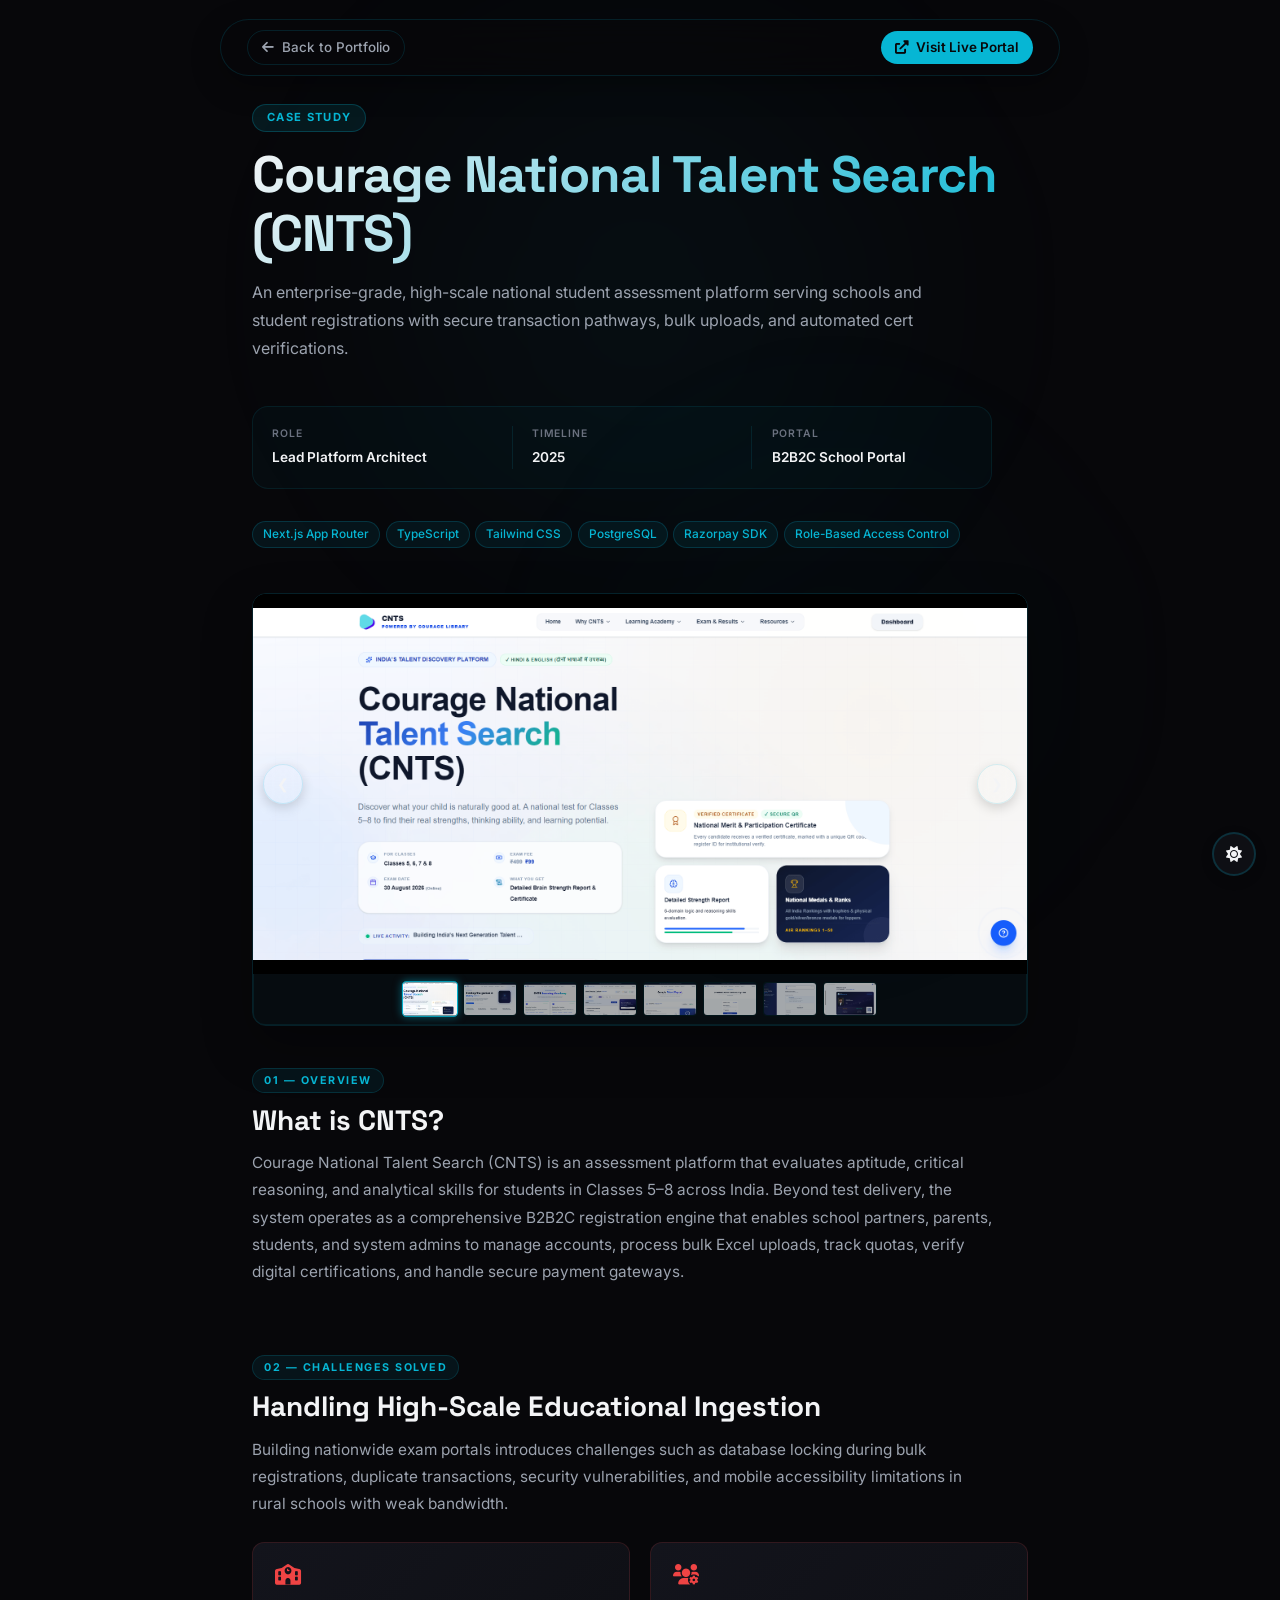
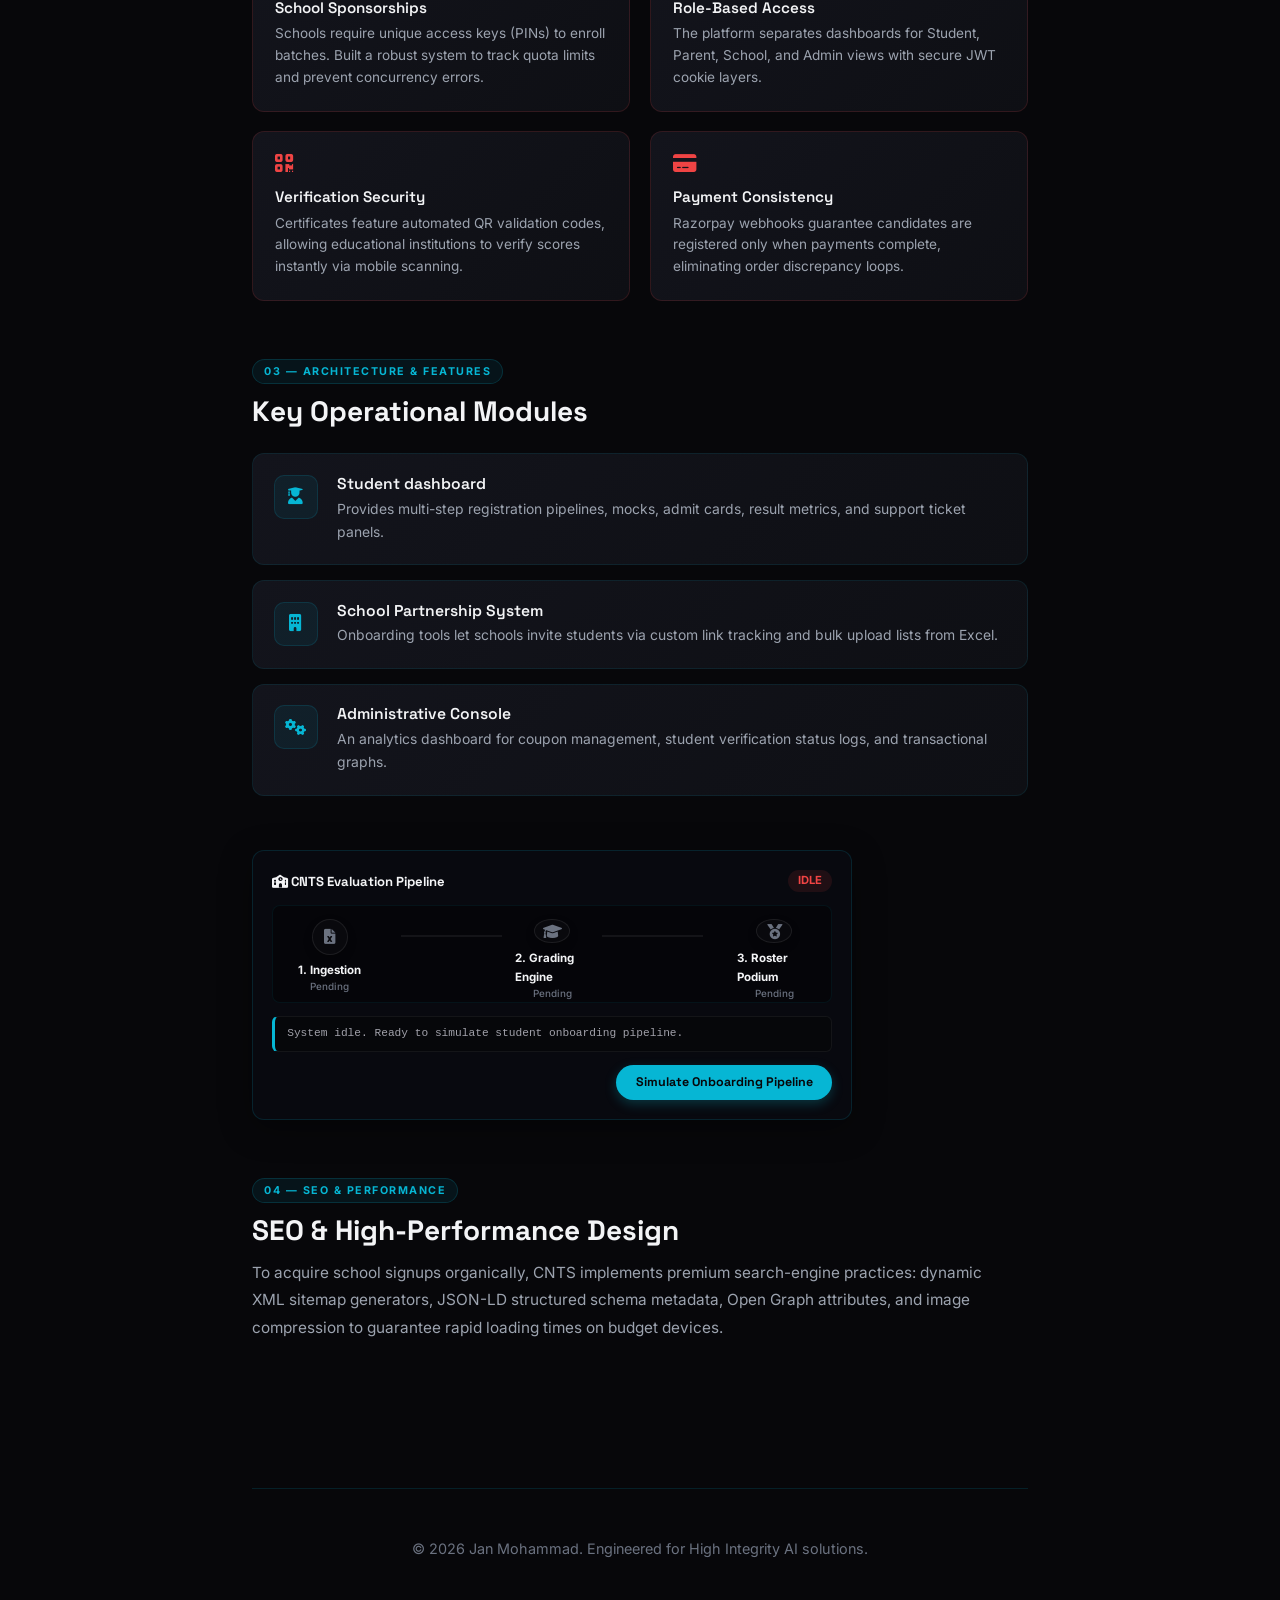
==== commit 5532bbbd: "git add . git commit -m "feat(production): complete portfolio overhaul — anti-AI editorial design, S" ====
--- a/projects/cnts.html
+++ b/projects/cnts.html
@@ -16,10 +16,6 @@
     (function() {
       const saved = localStorage.getItem('theme') || 'dark';
       document.documentElement.setAttribute('data-theme', saved);
-      if (window.location.pathname.endsWith('.html')) {
-        const cleanPath = window.location.pathname.replace(/\.html$/, '');
-        window.history.replaceState({}, document.title, cleanPath + window.location.hash + window.location.search);
-      }
       const savedAccent = localStorage.getItem('theme-accent') || 'teal';
       const themes = {
         teal: { accent: '#06b6d4', rgb: '6, 182, 212', glow: 'rgba(6, 182, 212, 0.15)', secondary: '#10b981' },
@@ -156,7 +152,39 @@
             <h4>Administrative Console</h4>
             <p>An analytics dashboard for coupon management, student verification status logs, and transactional graphs.</p>
           </div>
-        </div>
+      </div>
+
+      <!-- Interactive CNTS Evaluation Pipeline -->
+      <div class="langgraph-orchestrator" style="max-width: 600px; margin: 2.5rem 0 0;" role="region" aria-label="CNTS Registration & Evaluation Pipeline Simulator">
+        <div class="vis-header">
+          <span class="vis-title"><i class="fas fa-school"></i> CNTS Evaluation Pipeline</span>
+          <span class="vis-status-tag" id="cntsPipelineStatus">Idle</span>
+        </div>
+        <div class="orchestrator-sandbox">
+          <div class="agent-nodes">
+            <div class="agent-node" id="stepOnboarding">
+              <i class="fas fa-file-excel"></i>
+              <span class="agent-name">1. Ingestion</span>
+              <span class="agent-status">Pending</span>
+            </div>
+            <div class="agent-node" id="stepGrading">
+              <i class="fas fa-graduation-cap"></i>
+              <span class="agent-name">2. Grading Engine</span>
+              <span class="agent-status">Pending</span>
+            </div>
+            <div class="agent-node" id="stepAnalytics">
+              <i class="fas fa-medal"></i>
+              <span class="agent-name">3. Roster Podium</span>
+              <span class="agent-status">Pending</span>
+            </div>
+          </div>
+          <div class="orchestrator-flows">
+            <div class="flow-arrow flow-1" id="cntsFlow1"></div>
+            <div class="flow-arrow flow-2" id="cntsFlow2"></div>
+          </div>
+        </div>
+        <div class="vis-log" id="cntsPipelineLog">System idle. Ready to simulate student onboarding pipeline.</div>
+        <button type="button" class="btn-optimize-vis" id="btnRunCntsPipeline" data-tooltip="Simulate Student Onboarding">Simulate Onboarding Pipeline</button>
       </div>
     </section>
 
--- a/styles.css
+++ b/styles.css
@@ -12,6 +12,7 @@
   --text-muted: #6B7280;
   
   --accent-color: #4F46E5; /* Indigo */
+  --accent-color-rgb: 79, 70, 229;
   --accent-glow: rgba(79, 70, 229, 0.06);
   --secondary-color: #B48A30; /* Matte Gold */
   --secondary-glow: rgba(180, 138, 48, 0.1);
@@ -19,6 +20,8 @@
   
   --glass-bg: rgba(251, 251, 249, 0.75);
   --glass-border: rgba(230, 229, 223, 0.5);
+  --glass-card-bg: rgba(255, 255, 255, 0.45);
+  --glass-card-shadow: 0 8px 32px rgba(0, 0, 0, 0.03);
   
   --card-shadow: 0 4px 18px rgba(0, 0, 0, 0.03);
   --card-hover-shadow: 0 12px 30px rgba(79, 70, 229, 0.08);
@@ -45,6 +48,7 @@
   --text-muted: #6B7280;
   
   --accent-color: #06B6D4; /* Vaporwave Cyan */
+  --accent-color-rgb: 6, 182, 212;
   --accent-glow: rgba(6, 182, 212, 0.15);
   --secondary-color: #10B981; /* Vaporwave Emerald */
   --secondary-glow: rgba(16, 185, 129, 0.15);
@@ -52,6 +56,8 @@
   
   --glass-bg: rgba(19, 20, 28, 0.55);
   --glass-border: rgba(255, 255, 255, 0.08);
+  --glass-card-bg: rgba(13, 15, 23, 0.45);
+  --glass-card-shadow: 0 8px 32px rgba(0, 0, 0, 0.35);
   
   --card-shadow: 0 8px 25px rgba(0, 0, 0, 0.4);
   --card-hover-shadow: 0 12px 35px rgba(6, 182, 212, 0.18);
@@ -126,7 +132,7 @@
   width: 90%; max-width: 1150px; z-index: 1000;
   background: var(--glass-bg);
   backdrop-filter: blur(12px);
-  border: 1px solid var(--glass-border);
+  border: 1px solid rgba(var(--accent-color-rgb), 0.15);
   border-radius: 50px;
   box-shadow: var(--card-shadow);
   transition: transform 0.4s cubic-bezier(0.16, 1, 0.3, 1), background var(--transition-speed), border-color var(--transition-speed);
@@ -147,6 +153,15 @@
   display: block;
 }
 .nav-logo h1 span { color: var(--accent-color); }
+.nav-logo-dot {
+  color: var(--accent-color);
+  display: inline-block;
+  animation: dot-breathe 3s ease-in-out infinite;
+}
+@keyframes dot-breathe {
+  0%, 100% { opacity: 1; transform: scale(1); }
+  50%       { opacity: 0.5; transform: scale(1.35); }
+}
 .nav-logo h1 a:hover { opacity: 0.9; }
 
 nav ul { list-style: none; display: flex; gap: clamp(0.35rem, 0.8vw, 0.65rem); align-items: center; margin: 0 auto; }
@@ -179,12 +194,13 @@
   top: 100%;
   left: 50%;
   transform: translateX(-50%) translateY(10px);
-  background: var(--surface);
-  border: 1px solid var(--border-color);
+  background: var(--glass-card-bg) !important;
+  backdrop-filter: blur(16px);
+  border: 1px solid rgba(var(--accent-color-rgb), 0.15) !important;
   border-radius: 14px;
   padding: 0.5rem;
   min-width: 170px;
-  box-shadow: var(--card-shadow);
+  box-shadow: var(--glass-card-shadow) !important;
   display: flex;
   flex-direction: column;
   gap: 0.2rem;
@@ -275,14 +291,21 @@
 
 @media (max-width: 1120px) {
   nav ul {
-    position: fixed; top: 0; right: -100%; background: var(--surface); height: 100vh;
+    position: fixed; top: 0; right: -100%;
+    background: var(--glass-card-bg) !important;
+    backdrop-filter: blur(20px);
+    border-left: 1px solid rgba(var(--accent-color-rgb), 0.15) !important;
+    height: 100vh;
     width: 80%; max-width: 320px; padding: 6rem 1.5rem 2rem; flex-direction: column;
-    gap: 1.2rem; transition: right 0.4s cubic-bezier(0.16, 1, 0.3, 1); box-shadow: -10px 0 30px var(--shadow-color);
+    gap: 1.2rem; transition: right 0.4s cubic-bezier(0.16, 1, 0.3, 1);
+    box-shadow: var(--glass-card-shadow) !important;
     align-items: stretch;
     overflow-y: auto;
   }
   nav ul.open { right: 0; }
-  .navbar-toggle { display: flex; }
+  .nav-logo { order: 1; }
+  .nav-actions { order: 2; margin-left: auto; margin-right: 1.2rem; }
+  .navbar-toggle { order: 3; display: flex; }
   .navbar-toggle.open div:nth-child(1) { transform: rotate(45deg) translate(5px, 5px); }
   .navbar-toggle.open div:nth-child(2) { opacity: 0; }
   .navbar-toggle.open div:nth-child(3) { transform: rotate(-45deg) translate(5px, -5px); }
@@ -385,8 +408,33 @@
 .role-slide.active { opacity: 1; transform: translateY(0); }
 
 .hero-badges {
-  font-size: 0.9rem; font-weight: 600; color: var(--text-muted);
-  text-transform: uppercase; letter-spacing: 0.1em; margin-bottom: 2.5rem;
+  display: flex;
+  flex-wrap: wrap;
+  gap: 0.5rem;
+  margin-bottom: 2.5rem;
+  align-items: center;
+}
+.hero-badge-chip {
+  font-size: 0.75rem;
+  font-weight: 700;
+  color: var(--text-secondary);
+  text-transform: uppercase;
+  letter-spacing: 0.08em;
+  background: var(--glass-card-bg);
+  border: 1px solid rgba(var(--accent-color-rgb), 0.18);
+  border-radius: 20px;
+  padding: 4px 12px;
+  backdrop-filter: blur(8px);
+  transition: all var(--transition-speed);
+}
+.hero-badge-chip:hover {
+  border-color: var(--accent-color);
+  color: var(--accent-color);
+}
+.hero-badge-chip.chip-accent {
+  background: rgba(var(--accent-color-rgb), 0.1);
+  border-color: rgba(var(--accent-color-rgb), 0.3);
+  color: var(--accent-color);
 }
 
 .hero-buttons { display: flex; gap: 1rem; flex-wrap: wrap; }
@@ -399,22 +447,59 @@
 }
 .btn-primary { background: var(--accent-color); color: var(--bg-primary); box-shadow: 0 4px 14px var(--btn-shadow); }
 .btn-primary:hover { transform: translateY(-3px); box-shadow: 0 8px 20px var(--btn-shadow-hover); }
-.btn-secondary { background: transparent; border: 2px solid var(--border-color); color: var(--text-primary); }
+.btn-secondary { background: transparent; border: 2px solid rgba(var(--accent-color-rgb), 0.2); color: var(--text-primary); }
 .btn-secondary:hover { border-color: var(--accent-color); color: var(--accent-color); transform: translateY(-2px); }
 
 /* ── STORYTELLING HEADERS ───────────────────────────────── */
+body { counter-reset: section-counter; }
 section { padding: 6rem 2rem 4rem; max-width: 1200px; margin: 0 auto; position: relative; }
+#hero { counter-increment: none; }
+section:not(#hero) { counter-increment: section-counter; }
 .section-header-wrap { text-align: center; margin-bottom: 4rem; }
+.section-header-wrap::before {
+  content: counter(section-counter, decimal-leading-zero);
+  display: block;
+  font-family: 'Space Mono', monospace;
+  font-size: 0.72rem;
+  font-weight: 700;
+  color: var(--accent-color);
+  letter-spacing: 0.15em;
+  text-transform: uppercase;
+  opacity: 0.7;
+  margin-bottom: 0.6rem;
+}
+#hero .section-header-wrap::before { display: none; }
+
+/* ── GRAIN / NOISE TEXTURE ON HERO ──────────────────────── */
+#hero::after {
+  content: '';
+  position: absolute;
+  inset: 0;
+  z-index: 1;
+  pointer-events: none;
+  opacity: 0.035;
+  background-image: url("data:image/svg+xml,%3Csvg viewBox='0 0 256 256' xmlns='http://www.w3.org/2000/svg'%3E%3Cfilter id='n'%3E%3CfeTurbulence type='fractalNoise' baseFrequency='0.9' numOctaves='4' stitchTiles='stitch'/%3E%3C/filter%3E%3Crect width='100%25' height='100%25' filter='url(%23n)'/%3E%3C/svg%3E");
+  background-size: 200px;
+}
+.hero-center { z-index: 3; }
+
+.section-subtitle {
+  font-size: 1rem; color: var(--text-muted); margin-top: 0.8rem; max-width: 540px;
+  margin-left: auto; margin-right: auto; line-height: 1.6;
+}
 section h2 {
   font-size: clamp(2.2rem, 5vw, 3.8rem); font-weight: 700; color: var(--text-primary);
   display: inline-block; position: relative; letter-spacing: -0.03em;
 }
 section h2::before {
-  content: '·'; color: var(--secondary-color); font-weight: 700; margin-right: 0.4rem;
+  content: '//'; color: var(--accent-color); font-weight: 400; margin-right: 0.6rem;
+  font-family: 'Space Mono', monospace; font-size: 0.55em; opacity: 0.6;
+  vertical-align: middle;
 }
 section h2::after {
   content: ''; position: absolute; bottom: -8px; left: 0; width: 40px; height: 3px;
-  background: var(--accent-color); transition: width 0.4s ease;
+  background: linear-gradient(90deg, var(--accent-color), var(--secondary-color));
+  transition: width 0.4s ease; border-radius: 2px;
 }
 section h2:hover::after { width: 100%; }
 
@@ -426,10 +511,11 @@
   display: grid; grid-template-columns: repeat(2, 1fr); gap: 1.5rem;
 }
 .about-desc-card {
-  background: var(--surface);
-  border: 1px solid var(--border-color);
+  background: var(--glass-card-bg) !important;
+  backdrop-filter: blur(12px);
+  border: 1px solid rgba(var(--accent-color-rgb), 0.1) !important;
   padding: 1.8rem; border-radius: 16px;
-  box-shadow: var(--card-shadow);
+  box-shadow: var(--glass-card-shadow) !important;
   transition: all 0.3s cubic-bezier(0.16, 1, 0.3, 1);
 }
 .about-desc-card h4 { font-size: 1.15rem; color: var(--accent-color); margin-bottom: 0.5rem; }
@@ -444,11 +530,19 @@
 
 .about-stats {
   display: grid; grid-template-columns: repeat(2, 1fr); gap: 1.5rem;
-  background: var(--surface); border: 1px solid var(--border-color);
-  padding: 2.2rem; border-radius: 16px; box-shadow: var(--card-shadow);
+  background: var(--glass-card-bg) !important;
+  backdrop-filter: blur(12px);
+  border: 1px solid rgba(var(--accent-color-rgb), 0.1) !important;
+  padding: 2.2rem; border-radius: 16px; box-shadow: var(--glass-card-shadow) !important;
 }
 .stat-item { text-align: center; }
-.stat-number { font-size: 2.2rem; font-weight: 700; color: var(--text-primary); display: block; }
+.stat-number {
+  font-size: 2.2rem; font-weight: 700; display: block;
+  background: linear-gradient(135deg, var(--accent-color), var(--secondary-color));
+  -webkit-background-clip: text;
+  -webkit-text-fill-color: transparent;
+  background-clip: text;
+}
 .stat-label { font-size: 0.85rem; color: var(--text-secondary); margin-top: 0.2rem; }
 
 @media (max-width: 900px) {
@@ -458,11 +552,12 @@
 /* ── "BUILDING NOW" WIDGET ───────────────────────────────── */
 .building-now-section { margin-top: 5rem; }
 .building-now-card {
-  background: linear-gradient(135deg, var(--bg-secondary), var(--surface));
-  border: 1px solid var(--border-color);
+  background: var(--glass-card-bg) !important;
+  backdrop-filter: blur(12px);
+  border: 1px solid rgba(var(--accent-color-rgb), 0.15) !important;
   border-radius: 20px; padding: 2.5rem;
   display: grid; grid-template-columns: auto 1fr auto; gap: 2rem; align-items: center;
-  box-shadow: var(--card-shadow); position: relative; overflow: hidden;
+  box-shadow: var(--glass-card-shadow) !important; position: relative; overflow: hidden;
 }
 .building-now-pulse {
   width: 48px; height: 48px; border-radius: 50%;
@@ -498,8 +593,9 @@
   margin-bottom: 2.5rem;
 }
 .skill-tab, .filter-btn {
-  background: var(--surface);
-  border: 1px solid var(--border-color);
+  background: var(--glass-card-bg) !important;
+  backdrop-filter: blur(8px);
+  border: 1px solid rgba(var(--accent-color-rgb), 0.12) !important;
   border-radius: 30px;
   padding: 0.6rem 1.4rem;
   font-family: var(--font-heading);
@@ -508,28 +604,33 @@
   color: var(--text-secondary);
   cursor: pointer;
   transition: all var(--transition-speed);
-  box-shadow: var(--card-shadow);
+  box-shadow: var(--glass-card-shadow);
 }
 .skill-tab:hover, .filter-btn:hover {
-  border-color: var(--accent-color);
+  border-color: var(--accent-color) !important;
   color: var(--accent-color);
+  transform: translateY(-1px);
 }
 .skill-tab.active, .filter-btn.active {
-  background: var(--accent-color);
+  background: var(--accent-color) !important;
   color: var(--bg-primary) !important;
-  border-color: var(--accent-color);
-  box-shadow: 0 4px 12px var(--accent-glow);
+  border-color: var(--accent-color) !important;
+  box-shadow: 0 4px 14px rgba(var(--accent-color-rgb), 0.3) !important;
+  transform: translateY(-2px);
 }
 
 /* ── SELECTED PROJECTS (MINI LANDING PAGES) ───────────────── */
 .projects-list-wrap { display: flex; flex-direction: column; gap: 6rem; margin-top: 3rem; }
 .project-landing-card {
   display: grid; grid-template-columns: 1.12fr 1fr; gap: 4rem; align-items: center;
-  background: var(--surface); border: 1px solid var(--border-color);
-  border-radius: 24px; padding: 2.5rem; box-shadow: var(--card-shadow);
+  background: var(--glass-card-bg) !important;
+  backdrop-filter: blur(12px);
+  border: 1px solid rgba(var(--accent-color-rgb), 0.12) !important;
+  border-radius: 24px; padding: 2.5rem;
+  box-shadow: var(--glass-card-shadow) !important;
   transition: all 0.4s cubic-bezier(0.16, 1, 0.3, 1);
 }
-.project-landing-card:hover { transform: translateY(-8px); box-shadow: var(--card-hover-shadow); }
+.project-landing-card:hover { transform: translateY(-8px); box-shadow: var(--card-hover-shadow) !important; }
 
 /* Custom Keyed Shadow Glows for Projects */
 .project-landing-card[data-category*="ai"]:hover { box-shadow: 0 20px 40px var(--glow-ai); border-color: var(--accent-color); }
@@ -555,19 +656,24 @@
 .p-s-block p { font-size: 0.85rem; color: var(--text-secondary); line-height: 1.4; }
 
 .project-metric-highlight {
-  background: var(--accent-glow); border: 1px solid rgba(29, 78, 216, 0.15);
-  border-radius: 8px; padding: 0.6rem 1rem; font-size: 0.88rem; color: var(--accent-color);
+  background: rgba(var(--accent-color-rgb), 0.08);
+  border: 1px solid rgba(var(--accent-color-rgb), 0.18);
+  border-radius: 10px; padding: 0.6rem 1rem; font-size: 0.88rem; color: var(--accent-color);
   font-weight: 600; display: inline-flex; align-items: center; gap: 0.4rem; width: fit-content;
-}
-[data-theme="dark"] .project-metric-highlight {
-  background: var(--accent-glow); border-color: rgba(45, 212, 191, 0.2);
 }
 
 .project-tech-tags { display: flex; flex-wrap: wrap; gap: 0.4rem; }
 .project-tech-tags span {
-  font-size: 0.75rem; font-weight: 500; background: var(--bg-secondary);
-  color: var(--text-secondary); border: 1px solid var(--border-color);
+  font-size: 0.75rem; font-weight: 500;
+  background: rgba(var(--accent-color-rgb), 0.06);
+  color: var(--text-secondary);
+  border: 1px solid rgba(var(--accent-color-rgb), 0.12);
   padding: 3px 10px; border-radius: 12px;
+  transition: all 0.2s;
+}
+.project-tech-tags span:hover {
+  background: rgba(var(--accent-color-rgb), 0.12);
+  color: var(--accent-color);
 }
 
 .project-actions { display: flex; gap: 0.8rem; margin-top: 0.5rem; }
@@ -592,21 +698,22 @@
   display: grid; grid-template-columns: repeat(auto-fit, minmax(280px, 1fr)); gap: 1.5rem; margin-top: 3rem;
 }
 .projects-grid .project-card {
-  background: var(--surface);
-  border: 1px solid var(--border-color);
+  background: var(--glass-card-bg) !important;
+  backdrop-filter: blur(10px);
+  border: 1px solid rgba(var(--accent-color-rgb), 0.1) !important;
   border-radius: 20px;
   padding: 1.5rem;
   display: flex;
   flex-direction: column;
   gap: 0.8rem;
-  box-shadow: var(--card-shadow);
+  box-shadow: var(--glass-card-shadow) !important;
   transition: all var(--transition-speed);
   text-align: left;
 }
 .projects-grid .project-card:hover {
   transform: translateY(-5px);
-  box-shadow: var(--card-hover-shadow);
-  border-color: var(--accent-color);
+  box-shadow: 0 10px 28px rgba(var(--accent-color-rgb), 0.15) !important;
+  border-color: var(--accent-color) !important;
 }
 .projects-grid .project-card img {
   border-radius: 12px;
@@ -636,9 +743,9 @@
 .projects-grid .project-card .project-tech-tags span {
   font-size: 0.72rem;
   font-weight: 500;
-  background: var(--bg-secondary);
+  background: rgba(var(--accent-color-rgb), 0.06);
   color: var(--text-secondary);
-  border: 1px solid var(--border-color);
+  border: 1px solid rgba(var(--accent-color-rgb), 0.12);
   padding: 2px 8px;
   border-radius: 10px;
 }
@@ -677,27 +784,95 @@
 /* ── TECHNICAL TOOLKIT (SKILLS) ─────────────────────────── */
 .skills-container { display: flex; flex-direction: column; gap: 3rem; margin-top: 3rem; }
 .skill-category-wrap {
-  background: var(--surface); border: 1px solid var(--border-color);
-  border-radius: 20px; padding: 2rem; box-shadow: var(--card-shadow);
+  background: var(--glass-card-bg) !important;
+  backdrop-filter: blur(12px);
+  border: 1px solid rgba(var(--accent-color-rgb), 0.12) !important;
+  border-radius: 20px; padding: 2rem;
+  box-shadow: var(--glass-card-shadow) !important;
+  transition: border-color var(--transition-speed);
+}
+.skill-category-wrap:hover {
+  border-color: rgba(var(--accent-color-rgb), 0.25) !important;
 }
 .skill-category-wrap h3 { font-size: 1.3rem; color: var(--text-primary); margin-bottom: 1.5rem; border-bottom: 1px solid var(--border-color); padding-bottom: 0.5rem; }
 .skills-grid {
   display: grid; grid-template-columns: repeat(auto-fit, minmax(220px, 1fr)); gap: 1.5rem;
 }
 .skill-card {
-  background: var(--bg-secondary); border: 1px solid var(--border-color);
-  border-radius: 12px; padding: 1.2rem; display: flex; flex-direction: column; gap: 0.6rem;
+  background: var(--glass-card-bg) !important;
+  backdrop-filter: blur(8px);
+  border: 1px solid rgba(var(--accent-color-rgb), 0.08) !important;
+  border-radius: 12px; padding: 1.2rem; display: flex; flex-direction: column; gap: 0.8rem;
   transition: all var(--transition-speed);
 }
-.skill-card:hover { transform: translateY(-3px); border-color: var(--accent-color); box-shadow: 0 4px 12px var(--accent-glow); }
+.skill-card:hover {
+  transform: translateY(-3px);
+  border-color: rgba(var(--accent-color-rgb), 0.3) !important;
+  box-shadow: 0 6px 18px rgba(var(--accent-color-rgb), 0.1) !important;
+}
 .skill-card-header { display: flex; align-items: center; gap: 0.8rem; }
 .skill-card-header i { font-size: 1.6rem; color: var(--accent-color); }
 .skill-card-header span { font-size: 0.95rem; font-weight: 600; color: var(--text-primary); }
 
-.skill-level { width: 100%; height: 5px; background: var(--border-color); border-radius: 3px; overflow: hidden; position: relative; margin-top: 0.5rem; }
+.skill-card-header {
+  display: flex;
+  align-items: center;
+  gap: 0.8rem;
+  width: 100%;
+}
+.skill-percentage {
+  margin-left: auto;
+  color: var(--accent-color);
+  font-weight: 700;
+  font-size: 0.85rem;
+  font-family: monospace;
+}
+/* ── SKILL DOT RATING (replaces progress bars) ──────────── */
+.skill-dots {
+  display: flex;
+  gap: 5px;
+  align-items: center;
+  margin-top: 2px;
+}
+.skill-dot {
+  width: 7px;
+  height: 7px;
+  border-radius: 50%;
+  background: rgba(var(--accent-color-rgb), 0.15);
+  border: 1.5px solid rgba(var(--accent-color-rgb), 0.2);
+  transition: all 0.3s ease;
+}
+.skill-dot.filled {
+  background: var(--accent-color);
+  border-color: var(--accent-color);
+  box-shadow: 0 0 5px rgba(var(--accent-color-rgb), 0.5);
+}
+.skill-card:hover .skill-dot.filled {
+  box-shadow: 0 0 8px rgba(var(--accent-color-rgb), 0.7);
+}
+.skill-level-label {
+  font-size: 0.7rem;
+  font-family: 'Space Mono', monospace;
+  color: var(--text-muted);
+  margin-left: auto;
+  font-weight: 600;
+  letter-spacing: 0.04em;
+}
+/* hide old progress bar elements */
+.skill-level, .skill-progress { display: none !important; }
+.skill-percentage { display: none !important; }
+  margin-top: 0.5rem;
+}
 .skill-progress {
-  position: absolute; top: 0; left: 0; height: 100%; background: var(--accent-color);
-  border-radius: 3px; width: 0; transition: width 1.5s cubic-bezier(0.16, 1, 0.3, 1);
+  position: absolute;
+  top: 0;
+  left: 0;
+  height: 100%;
+  background: linear-gradient(90deg, var(--accent-color), var(--secondary-color));
+  border-radius: 4px;
+  width: 0;
+  box-shadow: 0 0 8px rgba(var(--accent-color-rgb), 0.4);
+  transition: width 1.5s cubic-bezier(0.16, 1, 0.3, 1);
 }
 
 /* ── MY JOURNEY (TIMELINE) ───────────────────────────────── */
@@ -717,18 +892,25 @@
   position: relative; margin-bottom: 4.5rem; padding-left: 1.8rem;
 }
 .journey-node {
-  position: absolute; left: -2.9rem; top: 0.2rem; width: 14px; height: 14px;
+  position: absolute; left: -2.92rem; top: 0.2rem; width: 14px; height: 14px;
   border-radius: 50%; background: var(--bg-primary); border: 2.5px solid var(--border-color);
   transition: all var(--transition-speed); z-index: 2;
 }
-.journey-card.active .journey-node { border-color: var(--accent-color); background: var(--accent-color); box-shadow: 0 0 0 6px var(--accent-glow); }
+.journey-card.active .journey-node { border-color: var(--accent-color); background: var(--accent-color); box-shadow: 0 0 0 6px rgba(var(--accent-color-rgb), 0.2); }
 
 .journey-content {
-  background: var(--surface); border: 1px solid var(--border-color);
-  border-radius: 16px; padding: 2rem; box-shadow: var(--card-shadow);
+  background: var(--glass-card-bg) !important;
+  backdrop-filter: blur(12px);
+  border: 1px solid rgba(var(--accent-color-rgb), 0.15) !important;
+  border-radius: 16px; padding: 2rem;
+  box-shadow: var(--glass-card-shadow) !important;
   transition: all var(--transition-speed);
 }
-.journey-card:hover .journey-content { transform: translateX(6px); border-color: var(--accent-color); }
+.journey-card:hover .journey-content {
+  transform: translateY(-3px) translateX(6px);
+  border-color: var(--accent-color) !important;
+  box-shadow: 0 10px 25px rgba(var(--accent-color-rgb), 0.15) !important;
+}
 
 .journey-header { display: flex; justify-content: space-between; align-items: flex-start; flex-wrap: wrap; gap: 0.5rem; margin-bottom: 0.8rem; }
 .journey-header h4 { font-size: 1.2rem; color: var(--text-primary); }
@@ -737,10 +919,145 @@
 
 .journey-desc { font-size: 0.9rem; color: var(--text-secondary); line-height: 1.6; margin-bottom: 1rem; }
 .journey-tech-wrap { display: flex; flex-wrap: wrap; gap: 0.35rem; }
+
+/* Journey year editorial stamp */
+.journey-year {
+  display: inline-block;
+  font-family: 'Space Mono', monospace;
+  font-size: 0.7rem;
+  font-weight: 700;
+  color: var(--accent-color);
+  letter-spacing: 0.12em;
+  text-transform: uppercase;
+  opacity: 0.75;
+  margin-bottom: 0.5rem;
+}
+
 .journey-tech-wrap span {
-  font-size: 0.72rem; font-weight: 500; background: var(--bg-secondary);
-  color: var(--text-secondary); border: 1px solid var(--border-color);
+  font-size: 0.72rem; font-weight: 500;
+  background: rgba(var(--accent-color-rgb), 0.05);
+  color: var(--text-secondary);
+  border: 1px solid rgba(var(--accent-color-rgb), 0.1);
   padding: 2px 8px; border-radius: 10px;
+  transition: all 0.2s;
+}
+.journey-card:hover .journey-tech-wrap span {
+  border-color: rgba(var(--accent-color-rgb), 0.22);
+  color: var(--accent-color);
+}
+
+/* About pull-quote — Premium Editorial Upgrade */
+.about-pull-quote {
+  margin: 3rem 0 0;
+  padding: 2rem 2.5rem;
+  border-left: 4px solid var(--accent-color);
+  background: var(--glass-card-bg) !important;
+  backdrop-filter: blur(16px);
+  border-top: 1px solid rgba(var(--accent-color-rgb), 0.12);
+  border-right: 1px solid rgba(var(--accent-color-rgb), 0.12);
+  border-bottom: 1px solid rgba(var(--accent-color-rgb), 0.12);
+  border-radius: 0 18px 18px 0;
+  position: relative;
+  overflow: hidden;
+  box-shadow: -4px 0 20px rgba(var(--accent-color-rgb), 0.15), var(--glass-card-shadow) !important;
+  transition: all 0.3s cubic-bezier(0.16, 1, 0.3, 1);
+}
+.about-pull-quote:hover {
+  transform: translateY(-3px);
+  border-left-color: var(--secondary-color);
+  box-shadow: -4px 0 28px rgba(var(--accent-color-rgb), 0.3), 0 12px 30px rgba(0, 0, 0, 0.2) !important;
+}
+
+/* Background watermark quote icon */
+.quote-bg-icon {
+  position: absolute;
+  right: 1.5rem;
+  top: 50%;
+  transform: translateY(-50%);
+  font-size: 5rem;
+  color: var(--accent-color);
+  opacity: 0.05;
+  pointer-events: none;
+  transition: all 0.3s ease;
+}
+.about-pull-quote:hover .quote-bg-icon {
+  opacity: 0.1;
+  transform: translateY(-50%) scale(1.05);
+}
+
+.about-pull-quote p {
+  font-size: clamp(1.05rem, 2.2vw, 1.3rem);
+  font-style: italic;
+  color: var(--text-primary);
+  line-height: 1.6;
+  font-weight: 500;
+  position: relative;
+  z-index: 2;
+  margin: 0 0 1.2rem;
+}
+
+/* Keyphrase highlight inside quote */
+.quote-highlight {
+  font-style: normal;
+  font-weight: 700;
+  background: linear-gradient(135deg, var(--accent-color) 0%, var(--secondary-color) 100%);
+  -webkit-background-clip: text;
+  -webkit-text-fill-color: transparent;
+  padding: 0 2px;
+  position: relative;
+}
+
+/* Author wrapper & badge */
+.quote-author-wrap {
+  display: flex;
+  align-items: center;
+  gap: 1rem;
+  flex-wrap: wrap;
+  position: relative;
+  z-index: 2;
+}
+
+.quote-author-name {
+  font-size: 0.88rem;
+  color: var(--accent-color);
+  font-style: normal;
+  font-family: 'Space Mono', monospace;
+  font-weight: 700;
+  letter-spacing: 0.04em;
+}
+
+.quote-author-badge {
+  display: inline-flex;
+  align-items: center;
+  gap: 0.4rem;
+  font-size: 0.72rem;
+  font-family: 'Space Mono', monospace;
+  font-weight: 600;
+  color: var(--text-secondary);
+  background: rgba(var(--accent-color-rgb), 0.08);
+  border: 1px solid rgba(var(--accent-color-rgb), 0.18);
+  padding: 3px 10px;
+  border-radius: 12px;
+}
+
+.quote-author-badge i {
+  color: var(--accent-color);
+  font-size: 0.75rem;
+}
+
+@media (max-width: 768px) {
+  .about-pull-quote {
+    padding: 1.4rem 1.4rem 1.4rem 1.6rem;
+    margin-top: 2rem;
+    border-radius: 0 14px 14px 0;
+  }
+  .quote-bg-icon {
+    font-size: 3.5rem;
+    right: 0.8rem;
+  }
+  .quote-author-wrap {
+    gap: 0.6rem;
+  }
 }
 
 /* ── KEY MILESTONES (ACHIEVEMENTS) ──────────────────────── */
@@ -749,11 +1066,12 @@
   display: flex;
   justify-content: space-around;
   align-items: center;
-  background: var(--surface);
-  border: 1px solid var(--border-color);
+  background: var(--glass-card-bg) !important;
+  backdrop-filter: blur(12px);
+  border: 1px solid rgba(var(--accent-color-rgb), 0.15) !important;
   border-radius: 16px;
   padding: 1.5rem;
-  box-shadow: var(--card-shadow);
+  box-shadow: var(--glass-card-shadow) !important;
   margin-bottom: 2.5rem;
   flex-wrap: wrap;
   gap: 1rem;
@@ -767,8 +1085,11 @@
 .cp-banner-num {
   font-size: 2rem;
   font-weight: 700;
-  color: var(--text-primary);
   font-family: var(--font-heading);
+  background: linear-gradient(135deg, var(--accent-color), var(--secondary-color));
+  -webkit-background-clip: text;
+  -webkit-text-fill-color: transparent;
+  background-clip: text;
 }
 .cp-banner-label {
   font-size: 0.85rem;
@@ -792,11 +1113,12 @@
   margin-bottom: 3rem;
 }
 .cp-card {
-  background: var(--surface);
-  border: 1px solid var(--border-color);
+  background: var(--glass-card-bg) !important;
+  backdrop-filter: blur(12px);
+  border: 1px solid rgba(var(--accent-color-rgb), 0.15) !important;
   border-radius: 16px;
   padding: 1.8rem;
-  box-shadow: var(--card-shadow);
+  box-shadow: var(--glass-card-shadow) !important;
   display: flex;
   flex-direction: column;
   gap: 1.2rem;
@@ -804,8 +1126,8 @@
 }
 .cp-card:hover {
   transform: translateY(-5px);
-  border-color: var(--accent-color);
-  box-shadow: var(--card-hover-shadow);
+  border-color: var(--accent-color) !important;
+  box-shadow: 0 10px 25px rgba(var(--accent-color-rgb), 0.15) !important;
 }
 .cp-header {
   display: flex;
@@ -843,9 +1165,9 @@
   display: block;
   text-align: center;
   padding: 0.65rem;
-  background: var(--bg-secondary);
-  border: 1px solid var(--border-color);
-  border-radius: 8px;
+  background: rgba(var(--accent-color-rgb), 0.07);
+  border: 1px solid rgba(var(--accent-color-rgb), 0.18);
+  border-radius: 30px;
   text-decoration: none;
   font-family: var(--font-heading);
   font-weight: 600;
@@ -856,16 +1178,18 @@
   background: var(--accent-color);
   color: var(--bg-primary) !important;
   border-color: var(--accent-color);
-  box-shadow: 0 4px 12px var(--accent-glow);
+  box-shadow: 0 4px 12px rgba(var(--accent-color-rgb), 0.3);
 }
 
 /* GitHub Stats strip */
 .github-stats-section {
-  background: var(--bg-secondary);
-  border: 1px solid var(--border-color);
+  background: var(--glass-card-bg) !important;
+  backdrop-filter: blur(12px);
+  border: 1px solid rgba(var(--accent-color-rgb), 0.15) !important;
   border-radius: 20px;
   padding: 2.2rem;
   margin-top: 3.5rem;
+  box-shadow: var(--glass-card-shadow) !important;
 }
 .github-strip-title {
   font-size: 1.3rem;
@@ -884,20 +1208,21 @@
   gap: 1.5rem;
 }
 .gh-highlight-card {
-  background: var(--surface);
-  border: 1px solid var(--border-color);
+  background: var(--glass-card-bg) !important;
+  border: 1px solid rgba(255, 255, 255, 0.05) !important;
   border-radius: 12px;
   padding: 1.25rem;
   display: flex;
   flex-direction: column;
   align-items: center;
   text-align: center;
-  box-shadow: var(--card-shadow);
+  box-shadow: var(--glass-card-shadow) !important;
   transition: all var(--transition-speed);
 }
 .gh-highlight-card:hover {
   transform: translateY(-3px);
-  border-color: var(--accent-color);
+  border-color: var(--accent-color) !important;
+  box-shadow: 0 8px 24px rgba(var(--accent-color-rgb), 0.15) !important;
 }
 .gh-hl-icon {
   font-size: 1.5rem;
@@ -907,8 +1232,11 @@
 .gh-hl-num {
   font-size: 1.8rem;
   font-weight: 700;
-  color: var(--text-primary);
   font-family: var(--font-heading);
+  background: linear-gradient(135deg, var(--accent-color), var(--secondary-color));
+  -webkit-background-clip: text;
+  -webkit-text-fill-color: transparent;
+  background-clip: text;
 }
 .gh-hl-title {
   font-size: 0.85rem;
@@ -933,32 +1261,39 @@
   margin-top: 3rem;
 }
 .achievement-card {
-  background: var(--surface);
-  border: 1px solid var(--border-color);
+  background: var(--glass-card-bg) !important;
+  backdrop-filter: blur(12px);
+  border: 1px solid rgba(var(--accent-color-rgb), 0.15) !important;
   border-radius: 16px;
   padding: 1.5rem;
   display: flex;
   gap: 1.2rem;
-  box-shadow: var(--card-shadow);
+  box-shadow: var(--glass-card-shadow) !important;
   transition: all var(--transition-speed);
 }
 .achievement-card:hover {
   transform: translateY(-5px);
-  box-shadow: var(--card-hover-shadow);
-  border-color: var(--accent-color);
+  box-shadow: 0 10px 25px rgba(var(--accent-color-rgb), 0.15) !important;
+  border-color: var(--accent-color) !important;
 }
 .achievement-icon-wrap {
-  width: 44px;
-  height: 44px;
-  min-width: 44px;
-  border-radius: 10px;
-  background: var(--bg-secondary);
-  border: 1px solid var(--border-color);
+  width: 48px;
+  height: 48px;
+  min-width: 48px;
+  border-radius: 12px;
+  background: rgba(var(--accent-color-rgb), 0.08);
+  border: 1px solid rgba(var(--accent-color-rgb), 0.18);
   display: flex;
   align-items: center;
   justify-content: center;
-  font-size: 1.25rem;
+  font-size: 1.3rem;
   color: var(--secondary-color);
+  transition: all var(--transition-speed);
+}
+.achievement-card:hover .achievement-icon-wrap {
+  background: rgba(var(--accent-color-rgb), 0.15);
+  border-color: rgba(var(--accent-color-rgb), 0.35);
+  transform: rotate(-5deg) scale(1.08);
 }
 .achievement-body {
   display: flex;
@@ -993,16 +1328,24 @@
   display: flex; flex-direction: column; gap: 1.5rem;
 }
 .contact-card-premium {
-  background: var(--surface); border: 1px solid var(--border-color);
+  background: var(--glass-card-bg) !important;
+  backdrop-filter: blur(12px);
+  border: 1px solid rgba(var(--accent-color-rgb), 0.15) !important;
   border-radius: 20px; padding: 2rem; display: flex; align-items: center; gap: 1.5rem;
-  box-shadow: var(--card-shadow); transition: all var(--transition-speed); cursor: pointer;
+  box-shadow: var(--glass-card-shadow) !important; transition: all var(--transition-speed); cursor: pointer;
   position: relative; overflow: hidden;
 }
-.contact-card-premium:hover { transform: translateY(-5px); border-color: var(--accent-color); box-shadow: var(--card-hover-shadow); }
+.contact-card-premium:hover {
+  transform: translateY(-5px);
+  border-color: var(--accent-color) !important;
+  box-shadow: 0 10px 25px rgba(var(--accent-color-rgb), 0.15) !important;
+}
 
 .contact-card-premium .card-icon {
-  width: 50px; height: 50px; border-radius: 50%; background: var(--bg-secondary);
-  border: 1px solid var(--border-color); display: flex; align-items: center; justify-content: center;
+  width: 50px; height: 50px; border-radius: 50%;
+  background: rgba(var(--accent-color-rgb), 0.08);
+  border: 1px solid rgba(var(--accent-color-rgb), 0.2);
+  display: flex; align-items: center; justify-content: center;
   font-size: 1.4rem; color: var(--accent-color); transition: all var(--transition-speed);
 }
 .contact-card-premium:hover .card-icon { background: var(--accent-color); color: var(--bg-primary); }
@@ -1019,26 +1362,41 @@
 .contact-card-premium.copied .copy-notice { opacity: 1; color: var(--secondary-color); }
 
 form {
-  background: var(--surface); border: 1px solid var(--border-color);
-  padding: 2.5rem; border-radius: 20px; box-shadow: var(--card-shadow);
+  background: var(--glass-card-bg) !important;
+  backdrop-filter: blur(12px);
+  border: 1px solid rgba(var(--accent-color-rgb), 0.15) !important;
+  padding: 2.5rem; border-radius: 20px;
+  box-shadow: var(--glass-card-shadow) !important;
   display: flex; flex-direction: column; gap: 1.5rem;
 }
 .form-group { display: flex; flex-direction: column; gap: 0.5rem; }
 .form-group label { font-size: 0.85rem; font-weight: 600; color: var(--text-primary); }
 form input, form textarea {
-  width: 100%; padding: 0.8rem 1rem; background: var(--bg-secondary);
-  border: 1px solid var(--border-color); border-radius: 8px; color: var(--text-primary);
-  font-family: var(--font-body); font-size: 0.95rem; transition: border-color var(--transition-speed);
-}
-form input:focus, form textarea:focus { border-color: var(--accent-color); outline: none; }
+  width: 100%; padding: 0.8rem 1rem;
+  background: rgba(var(--accent-color-rgb), 0.04) !important;
+  border: 1px solid rgba(var(--accent-color-rgb), 0.12) !important;
+  border-radius: 10px; color: var(--text-primary);
+  font-family: var(--font-body); font-size: 0.95rem;
+  transition: all var(--transition-speed);
+}
+form input:focus, form textarea:focus {
+  border-color: var(--accent-color) !important;
+  box-shadow: 0 0 10px rgba(var(--accent-color-rgb), 0.25) !important;
+  outline: none;
+}
 form textarea { min-height: 120px; resize: vertical; }
 
 .submit-btn {
-  background: var(--accent-color); color: var(--bg-primary);
-  font-family: var(--font-heading); font-weight: 600; border: none;
-  padding: 0.9rem; border-radius: 8px; cursor: pointer; transition: all var(--transition-speed);
-}
-.submit-btn:hover { opacity: 0.95; transform: translateY(-2px); }
+  background: var(--accent-color) !important; color: var(--bg-primary) !important;
+  font-family: var(--font-heading) !important; font-weight: 700; border: none;
+  padding: 0.9rem; border-radius: 30px !important; cursor: pointer;
+  box-shadow: 0 4px 15px rgba(var(--accent-color-rgb), 0.25) !important;
+  transition: all var(--transition-speed);
+}
+.submit-btn:hover {
+  transform: translateY(-2px);
+  box-shadow: 0 6px 20px rgba(var(--accent-color-rgb), 0.45) !important;
+}
 .submit-btn:disabled { opacity: 0.5; cursor: not-allowed; }
 
 .error-message { font-size: 0.78rem; color: #EF4444; display: none; }
@@ -1059,12 +1417,24 @@
   display: grid; grid-template-columns: repeat(auto-fit, minmax(300px, 1fr)); gap: 2rem;
 }
 .testimonial-card {
-  background: var(--surface); border: 1px solid var(--border-color);
-  border-radius: 20px; padding: 2rem; box-shadow: var(--card-shadow);
+  background: var(--glass-card-bg) !important;
+  backdrop-filter: blur(12px);
+  border: 1px solid rgba(var(--accent-color-rgb), 0.15) !important;
+  border-radius: 20px; padding: 2rem; box-shadow: var(--glass-card-shadow) !important;
   display: flex; flex-direction: column; gap: 1.2rem; transition: all var(--transition-speed);
 }
-.testimonial-card:hover { transform: translateY(-5px); border-color: var(--accent-color); }
-.testimonial-quote-icon { font-size: 3rem; color: var(--accent-color); opacity: 0.2; line-height: 1; font-family: serif; }
+.testimonial-card:hover {
+  transform: translateY(-5px);
+  border-color: var(--accent-color) !important;
+  box-shadow: 0 10px 25px rgba(var(--accent-color-rgb), 0.15) !important;
+}
+.testimonial-quote-icon {
+  font-size: 1.5rem;
+  color: var(--accent-color);
+  opacity: 0.5;
+  line-height: 1;
+  margin-bottom: 0.2rem;
+}
 .testimonial-text { font-size: 0.92rem; color: var(--text-secondary); line-height: 1.6; font-style: italic; }
 .testimonial-author { display: flex; align-items: center; gap: 1rem; border-top: 1px solid var(--border-color); padding-top: 1rem; }
 .testimonial-avatar {
@@ -1080,24 +1450,34 @@
   display: grid; grid-template-columns: repeat(auto-fit, minmax(260px, 1fr)); gap: 1.5rem; margin-top: 3rem;
 }
 .certificate-card {
-  background: var(--surface); border: 1px solid var(--border-color);
+  background: var(--glass-card-bg) !important;
+  border: 1px solid rgba(var(--accent-color-rgb), 0.15) !important;
   border-radius: 16px; overflow: hidden; cursor: pointer; aspect-ratio: 4/3;
-  box-shadow: var(--card-shadow); transition: all var(--transition-speed);
+  box-shadow: var(--glass-card-shadow) !important; transition: all var(--transition-speed);
 }
 .certificate-card img { width: 100%; height: 100%; object-fit: cover; transition: transform 0.4s ease; }
-.certificate-card:hover { transform: translateY(-5px); border-color: var(--accent-color); }
+.certificate-card:hover {
+  transform: translateY(-5px);
+  border-color: var(--accent-color) !important;
+  box-shadow: 0 10px 25px rgba(var(--accent-color-rgb), 0.25) !important;
+}
 .certificate-card:hover img { transform: scale(1.04); }
 
 .certificate-modal {
   position: fixed; top: 0; left: 0; width: 100vw; height: 100vh;
-  background: rgba(5, 8, 22, 0.9); z-index: 2000;
+  background: rgba(5, 8, 22, 0.75);
+  backdrop-filter: blur(16px);
+  z-index: 2000;
   display: flex; align-items: center; justify-content: center;
   opacity: 0; visibility: hidden; transition: all 0.3s ease;
 }
 .certificate-modal.show { opacity: 1; visibility: visible; }
 .modal-content {
   position: relative; max-width: 90%; max-height: 85%;
-  background: var(--surface); padding: 0.5rem; border-radius: 16px;
+  background: rgba(13, 15, 23, 0.8) !important;
+  border: 1px solid rgba(var(--accent-color-rgb), 0.25) !important;
+  box-shadow: 0 10px 40px rgba(0,0,0,0.6) !important;
+  padding: 0.5rem; border-radius: 16px;
   transform: scale(0.9); transition: transform 0.3s cubic-bezier(0.16, 1, 0.3, 1);
 }
 .certificate-modal.show .modal-content { transform: scale(1); }
@@ -1113,11 +1493,17 @@
   display: grid; grid-template-columns: repeat(auto-fit, minmax(320px, 1fr)); gap: 2rem; margin-top: 3rem;
 }
 .event-card {
-  background: var(--surface); border: 1px solid var(--border-color);
-  border-radius: 20px; overflow: hidden; box-shadow: var(--card-shadow);
+  background: var(--glass-card-bg) !important;
+  backdrop-filter: blur(12px);
+  border: 1px solid rgba(var(--accent-color-rgb), 0.15) !important;
+  border-radius: 20px; overflow: hidden; box-shadow: var(--glass-card-shadow) !important;
   transition: all var(--transition-speed);
 }
-.event-card:hover { transform: translateY(-4px); border-color: var(--accent-color); }
+.event-card:hover {
+  transform: translateY(-4px);
+  border-color: var(--accent-color) !important;
+  box-shadow: 0 10px 25px rgba(var(--accent-color-rgb), 0.15) !important;
+}
 
 .event-image-carousel { position: relative; width: 100%; height: 220px; overflow: hidden; }
 .project-image-carousel { height: 300px !important; }
@@ -1243,7 +1629,23 @@
   border-color: #111116;
 }
 
-/* ── BACK TO TOP BUTTON ─────────────────────────────────── */
+/* ── SCROLL PROGRESS BAR ─────────────────────────────────── */
+.scroll-progress {
+  position: fixed;
+  top: 0;
+  left: 0;
+  width: 100%;
+  height: 3px;
+  background: linear-gradient(90deg, var(--accent-color), var(--secondary-color));
+  transform-origin: left center;
+  transform: scaleX(0);
+  z-index: 99999;
+  box-shadow: 0 0 10px rgba(var(--accent-color-rgb), 0.5);
+  border-radius: 0 2px 2px 0;
+  transition: transform 0.05s linear;
+}
+
+/* ── BACK TO TOP BUTTON ───────────────────────────────── */
 .back-to-top {
   position: fixed; bottom: 2rem; left: 2rem; width: 48px; height: 48px;
   border-radius: 50%; background: var(--glass-bg); border: 1px solid var(--glass-border);
@@ -1262,11 +1664,100 @@
 
 /* ── FOOTER ─────────────────────────────────────────────── */
 footer {
-  background: var(--bg-secondary); border-top: 1px solid var(--border-color);
+  background: transparent !important; border: none !important;
+  border-top: 1px solid rgba(var(--accent-color-rgb), 0.15) !important;
   padding: 3rem 2rem; text-align: center; margin-top: 5rem;
+}
+.footer-top {
+  display: flex;
+  justify-content: space-between;
+  align-items: flex-start;
+  flex-wrap: wrap;
+  gap: 2rem;
+  max-width: 1200px;
+  margin: 0 auto 2.5rem;
+  text-align: left;
+}
+.footer-brand .footer-logo {
+  font-family: var(--font-heading);
+  font-size: 1.4rem;
+  font-weight: 700;
+  color: var(--text-primary);
+  text-decoration: none;
+}
+.footer-brand .footer-logo span { color: var(--accent-color); }
+.footer-brand p {
+  font-size: 0.85rem;
+  color: var(--text-muted);
+  margin-top: 0.5rem;
+  max-width: 220px;
+  line-height: 1.5;
+}
+.footer-nav-col h5 {
+  font-family: var(--font-heading);
+  font-size: 0.8rem;
+  font-weight: 700;
+  text-transform: uppercase;
+  letter-spacing: 0.08em;
+  color: var(--text-muted);
+  margin-bottom: 0.8rem;
+}
+.footer-nav-col ul {
+  list-style: none;
+  display: flex;
+  flex-direction: column;
+  gap: 0.5rem;
+}
+.footer-nav-col ul li a {
+  font-size: 0.88rem;
+  color: var(--text-secondary);
+  text-decoration: none;
+  transition: color var(--transition-speed);
+}
+.footer-nav-col ul li a:hover { color: var(--accent-color); }
+.footer-socials {
+  display: flex;
+  gap: 0.7rem;
+  margin-top: 1rem;
+}
+.footer-social-link {
+  width: 34px;
+  height: 34px;
+  border-radius: 50%;
+  background: var(--glass-card-bg);
+  border: 1px solid rgba(var(--accent-color-rgb), 0.15);
+  display: flex;
+  align-items: center;
+  justify-content: center;
+  color: var(--text-secondary);
+  text-decoration: none;
+  font-size: 0.9rem;
+  transition: all var(--transition-speed);
+}
+.footer-social-link:hover {
+  background: var(--accent-color);
+  color: var(--bg-primary);
+  border-color: var(--accent-color);
+  transform: translateY(-2px);
+  box-shadow: 0 4px 12px rgba(var(--accent-color-rgb), 0.3);
+}
+.footer-bottom {
+  display: flex;
+  justify-content: space-between;
+  align-items: center;
+  flex-wrap: wrap;
+  gap: 1rem;
+  max-width: 1200px;
+  margin: 0 auto;
+  padding-top: 2rem;
+  border-top: 1px solid rgba(var(--accent-color-rgb), 0.08);
 }
 footer p { font-size: 0.9rem; color: var(--text-muted); }
 footer span { color: var(--accent-color); font-weight: 600; }
+@media (max-width: 768px) {
+  .footer-top { flex-direction: column; gap: 1.5rem; }
+  .footer-bottom { flex-direction: column; text-align: center; }
+}
 
 /* ── COOKIE CONSENT ─────────────────────────────────────── */
 .cookie-consent {
@@ -1354,8 +1845,9 @@
 
 /* ── COLLAPSIBLE CTO SPEC SHEETS ────────────────────────── */
 .cto-spec-sheet {
-  background: var(--bg-secondary);
-  border: 1px solid var(--border-color);
+  background: var(--glass-card-bg) !important;
+  backdrop-filter: blur(10px);
+  border: 1px solid rgba(var(--accent-color-rgb), 0.1) !important;
   border-radius: 12px;
   padding: 0.8rem 1rem;
   margin-top: 1.2rem;
@@ -1363,7 +1855,7 @@
   transition: all var(--transition-speed);
 }
 .cto-spec-sheet:hover {
-  border-color: var(--accent-color);
+  border-color: rgba(var(--accent-color-rgb), 0.28) !important;
 }
 .cto-spec-sheet summary {
   font-family: var(--font-heading);
@@ -1421,8 +1913,8 @@
 .cmd-palette-overlay {
   position: fixed;
   inset: 0;
-  background: rgba(5, 8, 22, 0.75);
-  backdrop-filter: blur(8px);
+  background: rgba(5, 8, 22, 0.65);
+  backdrop-filter: blur(16px);
   z-index: 99999;
   display: flex;
   align-items: flex-start;
@@ -1437,12 +1929,13 @@
   visibility: visible;
 }
 .cmd-palette {
-  background: var(--surface);
-  border: 1px solid var(--border-color);
+  background: rgba(13, 15, 23, 0.85) !important;
+  backdrop-filter: blur(20px);
+  border: 1px solid rgba(var(--accent-color-rgb), 0.25) !important;
   border-radius: 16px;
   width: 90%;
   max-width: 600px;
-  box-shadow: 0 25px 50px -12px rgba(0, 0, 0, 0.5);
+  box-shadow: 0 25px 50px -12px rgba(0, 0, 0, 0.7);
   transform: translateY(-20px) scale(0.95);
   transition: transform 0.25s cubic-bezier(0.16, 1, 0.3, 1);
   overflow: hidden;
@@ -1473,8 +1966,8 @@
 .cmd-esc-badge {
   font-size: 0.7rem;
   font-weight: 700;
-  background: var(--bg-secondary);
-  border: 1px solid var(--border-color);
+  background: rgba(var(--accent-color-rgb), 0.06);
+  border: 1px solid rgba(var(--accent-color-rgb), 0.15);
   padding: 3px 6px;
   border-radius: 4px;
   color: var(--text-muted);
@@ -1602,19 +2095,20 @@
 
 /* ── INTERACTIVE DEVELOPER TERMINAL ─────────────────────── */
 .dev-terminal-shell {
-  background: #090a0f;
-  border: 1px solid var(--border-color);
+  background: rgba(9, 10, 15, 0.75) !important;
+  backdrop-filter: blur(16px);
+  border: 1px solid rgba(var(--accent-color-rgb), 0.15) !important;
   border-radius: 16px;
   overflow: hidden;
-  box-shadow: 0 20px 40px rgba(0, 0, 0, 0.15);
+  box-shadow: 0 20px 40px rgba(0, 0, 0, 0.4) !important;
   display: flex;
   flex-direction: column;
   height: 340px;
   font-family: 'Space Mono', 'Courier New', Courier, monospace;
 }
 .terminal-bar {
-  background: #12131a;
-  border-bottom: 1px solid rgba(255, 255, 255, 0.05);
+  background: rgba(18, 19, 26, 0.8) !important;
+  border-bottom: 1px solid rgba(var(--accent-color-rgb), 0.1) !important;
   display: flex;
   align-items: center;
   padding: 0.6rem 1rem;
@@ -1686,14 +2180,17 @@
 
 /* ── SPLITSYNC ALGORITHM VISUALIZER ─────────────────────── */
 .splitsync-visualizer {
-  background: var(--bg-secondary);
-  border: 1px solid var(--border-color);
+  background: var(--glass-card-bg) !important;
+  backdrop-filter: blur(12px);
+  border: 1px solid rgba(var(--accent-color-rgb), 0.15) !important;
+  box-shadow: var(--glass-card-shadow) !important;
   border-radius: 12px;
-  padding: 1rem;
-  margin-top: 1.2rem;
+  padding: 1.2rem;
+  margin-top: 1.5rem;
   display: flex;
   flex-direction: column;
   gap: 0.8rem;
+  transition: border-color 0.8s ease;
 }
 .vis-header {
   display: flex;
@@ -1723,10 +2220,11 @@
 .vis-sandbox {
   position: relative;
   height: 110px;
-  border: 1px solid var(--border-color);
-  background: var(--surface);
+  border: 1px solid rgba(var(--accent-color-rgb), 0.08) !important;
+  background: rgba(0, 0, 0, 0.4) !important;
   border-radius: 8px;
   overflow: hidden;
+  transition: border-color 0.8s ease;
 }
 .vis-nodes {
   display: flex;
@@ -1741,7 +2239,29 @@
   align-items: center;
   z-index: 10;
   width: 60px;
-  transition: transform 0.6s cubic-bezier(0.16, 1, 0.3, 1);
+  transition: all 0.4s cubic-bezier(0.16, 1, 0.3, 1);
+}
+.node-avatar {
+  width: 34px;
+  height: 34px;
+  background: rgba(255, 255, 255, 0.02);
+  border: 1px solid rgba(255, 255, 255, 0.08);
+  border-radius: 50%;
+  display: flex;
+  align-items: center;
+  justify-content: center;
+  color: var(--text-muted);
+  font-size: 0.85rem;
+  margin-bottom: 4px;
+  transition: all 0.4s cubic-bezier(0.16, 1, 0.3, 1);
+  box-shadow: 0 4px 10px rgba(0, 0, 0, 0.2);
+}
+.vis-node.active .node-avatar {
+  color: var(--accent-color) !important;
+  border-color: var(--accent-color) !important;
+  background: rgba(var(--accent-color-rgb), 0.08) !important;
+  box-shadow: 0 0 15px rgba(var(--accent-color-rgb), 0.35) !important;
+  transform: scale(1.15);
 }
 .node-label {
   font-size: 0.8rem;
@@ -1772,12 +2292,12 @@
   font-size: 0.8rem;
 }
 .edge-a-b {
-  top: 1.1rem;
+  top: 1.6rem;
   left: 22%;
   width: 20%;
 }
 .edge-b-c {
-  top: 1.1rem;
+  top: 1.6rem;
   left: 58%;
   width: 20%;
 }
@@ -1797,21 +2317,23 @@
   color: #10b981;
 }
 .btn-optimize-vis {
-  background: var(--accent-color);
-  color: var(--bg-primary);
-  border: none;
-  padding: 0.5rem 1rem;
-  border-radius: 6px;
-  font-size: 0.78rem;
-  font-weight: 600;
-  cursor: pointer;
-  align-self: flex-end;
-  font-family: var(--font-heading);
-  transition: all var(--transition-speed);
+  background: var(--accent-color) !important;
+  color: var(--bg-primary) !important;
+  border: none !important;
+  padding: 0.6rem 1.2rem !important;
+  border-radius: 30px !important;
+  font-size: 0.78rem !important;
+  font-weight: 700 !important;
+  cursor: pointer !important;
+  align-self: flex-end !important;
+  font-family: var(--font-heading) !important;
+  box-shadow: 0 4px 12px rgba(var(--accent-color-rgb), 0.25) !important;
+  transition: all 0.3s cubic-bezier(0.16, 1, 0.3, 1) !important;
 }
 .btn-optimize-vis:hover {
-  opacity: 0.95;
-  transform: translateY(-1px);
+  transform: translateY(-2px) !important;
+  box-shadow: 0 6px 18px rgba(var(--accent-color-rgb), 0.45) !important;
+  filter: brightness(1.08);
 }
 
 /* ── VISUALIZER DIAGNOSTICS LOG ─────────────────────────── */
@@ -1879,22 +2401,26 @@
 
 /* ── LANGGRAPH AGENT ORCHESTRATOR ────────────────────────── */
 .langgraph-orchestrator {
-  background: var(--bg-secondary);
-  border: 1px solid var(--border-color);
+  background: var(--glass-card-bg) !important;
+  backdrop-filter: blur(12px);
+  border: 1px solid rgba(var(--accent-color-rgb), 0.15) !important;
+  box-shadow: var(--glass-card-shadow) !important;
   border-radius: 12px;
-  padding: 1rem;
-  margin-top: 1.2rem;
+  padding: 1.2rem;
+  margin-top: 1.5rem;
   display: flex;
   flex-direction: column;
   gap: 0.8rem;
+  transition: border-color 0.8s ease;
 }
 .orchestrator-sandbox {
   position: relative;
-  height: 90px;
-  background: var(--surface);
-  border: 1px solid var(--border-color);
+  height: 98px;
+  border: 1px solid rgba(var(--accent-color-rgb), 0.08) !important;
+  background: rgba(0, 0, 0, 0.4) !important;
   border-radius: 8px;
   overflow: hidden;
+  transition: border-color 0.8s ease;
 }
 .agent-nodes {
   display: flex;
@@ -1909,13 +2435,22 @@
   align-items: center;
   z-index: 10;
   width: 75px;
-  transition: all 0.3s ease;
+  transition: all 0.4s cubic-bezier(0.16, 1, 0.3, 1);
 }
 .agent-node i {
-  font-size: 1.2rem;
+  width: 36px;
+  height: 36px;
+  background: rgba(255, 255, 255, 0.02);
+  border: 1px solid rgba(255, 255, 255, 0.08);
+  border-radius: 50%;
+  display: flex;
+  align-items: center;
+  justify-content: center;
+  font-size: 0.95rem;
   color: var(--text-muted);
-  margin-bottom: 4px;
-  transition: all 0.3s ease;
+  margin-bottom: 6px;
+  transition: all 0.4s cubic-bezier(0.16, 1, 0.3, 1);
+  box-shadow: 0 4px 10px rgba(0, 0, 0, 0.2);
 }
 .agent-name {
   font-size: 0.72rem;
@@ -1928,15 +2463,21 @@
   font-weight: 500;
 }
 .agent-node.active i {
-  color: var(--accent-color);
-  transform: scale(1.18);
+  color: var(--accent-color) !important;
+  border-color: var(--accent-color) !important;
+  background: rgba(var(--accent-color-rgb), 0.08) !important;
+  box-shadow: 0 0 15px rgba(var(--accent-color-rgb), 0.35) !important;
+  transform: scale(1.15);
 }
 .agent-node.active .agent-status {
   color: var(--accent-color);
   font-weight: 700;
 }
 .agent-node.completed i {
-  color: #10b981;
+  color: #10b981 !important;
+  border-color: #10b981 !important;
+  background: rgba(16, 185, 129, 0.08) !important;
+  box-shadow: 0 0 15px rgba(16, 185, 129, 0.3) !important;
 }
 .agent-node.completed .agent-status {
   color: #10b981;
@@ -1950,12 +2491,12 @@
   position: absolute;
   height: 2px;
   background: var(--border-color);
-  top: 1.3rem;
+  top: 1.8rem;
   transition: all 0.4s ease;
 }
 .flow-arrow.active {
-  background: var(--accent-color);
-  box-shadow: 0 0 8px var(--accent-color);
+  background: var(--accent-color) !important;
+  box-shadow: 0 0 10px var(--accent-color) !important;
 }
 .flow-1 {
   left: 23%;
@@ -2021,4 +2562,278 @@
   .journey-header { flex-direction: column; }
   .testimonials-grid { grid-template-columns: 1fr; }
   .project-image-carousel { height: 210px !important; }
-}+}
+
+/* ── AMBIENT BACKGROUND GLOW BLOBS ───────────────────────── */
+body::before {
+  content: "";
+  position: fixed;
+  top: -10%;
+  left: 15%;
+  width: 65vw;
+  height: 65vw;
+  background: radial-gradient(circle, rgba(var(--accent-color-rgb), 0.05) 0%, transparent 70%);
+  z-index: -2;
+  pointer-events: none;
+  filter: blur(80px);
+  transition: background 0.8s ease;
+}
+body::after {
+  content: "";
+  position: fixed;
+  bottom: -10%;
+  right: 10%;
+  width: 55vw;
+  height: 55vw;
+  background: radial-gradient(circle, rgba(var(--accent-color-rgb), 0.03) 0%, transparent 70%);
+  z-index: -2;
+  pointer-events: none;
+  filter: blur(80px);
+  transition: background 0.8s ease;
+}
+
+/* ── SCROLL REVEAL ANIMATIONS ───────────────────────────── */
+.reveal {
+  opacity: 0;
+  transform: translateY(30px);
+  transition: opacity 0.8s cubic-bezier(0.16, 1, 0.3, 1), transform 0.8s cubic-bezier(0.16, 1, 0.3, 1);
+  will-change: opacity, transform;
+}
+.reveal.revealed {
+  opacity: 1;
+  transform: translateY(0);
+}
+
+/* ── SPLIT HERO RESPONSIVENESS OVERRIDES ────────────────── */
+@media (min-width: 1024px) {
+  #hero {
+    display: flex !important;
+    flex-direction: row !important;
+    align-items: center !important;
+    justify-content: space-between !important;
+    padding: 8rem 4rem 4rem !important;
+    gap: 3rem !important;
+  }
+  .hero-center {
+    flex: 1.2 !important;
+    max-width: 580px !important;
+    margin: 0 !important;
+    z-index: 2 !important;
+  }
+  .hero-magazine-title {
+    font-size: clamp(3rem, 6.8vw, 5.2rem) !important;
+  }
+  .hero-infographic-container {
+    position: relative !important;
+    inset: auto !important;
+    flex: 1 !important;
+    width: 100% !important;
+    max-width: 500px !important;
+    height: 520px !important;
+    opacity: 1 !important;
+    pointer-events: auto !important;
+    z-index: 2 !important;
+    display: flex !important;
+    align-items: center !important;
+    justify-content: center !important;
+  }
+}
+
+@media (max-width: 1023px) {
+  #hero {
+    display: flex !important;
+    flex-direction: column !important;
+    align-items: flex-start !important;
+    min-height: auto !important;
+    padding: 7.5rem 1.5rem 3rem !important;
+  }
+  .hero-center {
+    width: 100% !important;
+    max-width: 100% !important;
+    margin-bottom: 2rem !important;
+    z-index: 2 !important;
+  }
+  .hero-infographic-container {
+    position: relative !important;
+    inset: auto !important;
+    width: 100% !important;
+    height: 380px !important;
+    opacity: 1 !important;
+    pointer-events: auto !important;
+    z-index: 2 !important;
+    margin-top: 1rem !important;
+    display: flex !important;
+    align-items: center !important;
+    justify-content: center !important;
+  }
+}
+
+/* ── DYNAMIC INFOGRAPHIC NETWORK ───────────────────────── */
+.hero-infographic-container {
+  position: relative;
+  width: 100%;
+  max-width: 500px;
+  height: 500px;
+  display: flex;
+  align-items: center;
+  justify-content: center;
+  margin: 0 auto;
+}
+.cs-infographic-net {
+  position: relative;
+  width: 400px;
+  height: 400px;
+  display: flex;
+  align-items: center;
+  justify-content: center;
+}
+
+/* Center Hub */
+.net-hub {
+  position: absolute;
+  top: 50%;
+  left: 50%;
+  transform: translate(-50%, -50%);
+  width: 60px;
+  height: 60px;
+  z-index: 10;
+}
+.net-hub-core {
+  position: absolute;
+  inset: 0;
+  background: var(--bg-primary);
+  border: 2px solid var(--accent-color);
+  border-radius: 50%;
+  display: flex;
+  align-items: center;
+  justify-content: center;
+  font-family: var(--font-heading);
+  font-size: 0.85rem;
+  font-weight: 700;
+  color: var(--text-primary);
+  box-shadow: 0 0 20px rgba(var(--accent-color-rgb), 0.3);
+  z-index: 2;
+  transition: border-color 0.8s ease, box-shadow 0.8s ease;
+}
+.net-hub-core span {
+  display: inline-block;
+}
+.net-hub-ring {
+  position: absolute;
+  inset: -6px;
+  border: 1px dashed rgba(var(--accent-color-rgb), 0.3);
+  border-radius: 50%;
+  animation: rotate-clockwise 15s linear infinite;
+  z-index: 1;
+  transition: border-color 0.8s ease;
+}
+.net-hub-ring-outer {
+  position: absolute;
+  inset: -16px;
+  background: radial-gradient(circle, rgba(var(--accent-color-rgb), 0.15) 0%, transparent 70%);
+  border-radius: 50%;
+  animation: pulse-glow-hub 2s infinite ease-in-out;
+  z-index: 0;
+  transition: background 0.8s ease;
+}
+
+@keyframes rotate-clockwise {
+  to { transform: rotate(360deg); }
+}
+@keyframes pulse-glow-hub {
+  0%, 100% { transform: scale(1); opacity: 0.7; }
+  50% { transform: scale(1.15); opacity: 1; }
+}
+
+/* SVG Connection Lines */
+.net-connections {
+  position: absolute;
+  inset: 0;
+  width: 100%;
+  height: 100%;
+  z-index: 1;
+  pointer-events: none;
+}
+.conn-line {
+  stroke: rgba(var(--accent-color-rgb), 0.12);
+  stroke-width: 1.5;
+  transition: stroke 0.3s, stroke-width 0.3s;
+}
+.conn-line.active {
+  stroke: var(--accent-color) !important;
+  stroke-width: 2.2 !important;
+  stroke-dasharray: 6, 4;
+  animation: laserFlow 0.8s linear infinite;
+}
+
+@keyframes laserFlow {
+  to { stroke-dashoffset: -20; }
+}
+
+/* Interactive Nodes */
+.net-node {
+  position: absolute;
+  width: 32px;
+  height: 32px;
+  z-index: 5;
+  cursor: pointer;
+  display: flex;
+  align-items: center;
+  justify-content: center;
+}
+.node-circle {
+  width: 32px;
+  height: 32px;
+  background: var(--bg-secondary);
+  border: 1px solid rgba(var(--accent-color-rgb), 0.25);
+  border-radius: 50%;
+  display: flex;
+  align-items: center;
+  justify-content: center;
+  color: var(--accent-color);
+  font-size: 0.85rem;
+  box-shadow: 0 4px 10px rgba(0,0,0,0.25);
+  transition: all 0.3s cubic-bezier(0.16, 1, 0.3, 1);
+}
+.net-node:hover .node-circle {
+  transform: scale(1.22);
+  background: var(--accent-color);
+  color: #07070A !important;
+  border-color: var(--accent-color);
+  box-shadow: 0 0 15px var(--accent-glow);
+}
+.net-node:hover .node-circle i {
+  color: #07070A !important;
+}
+
+/* Node Label */
+.node-label {
+  position: absolute;
+  font-family: var(--font-heading);
+  font-size: 0.72rem;
+  font-weight: 600;
+  color: var(--text-secondary);
+  white-space: nowrap;
+  pointer-events: none;
+  transition: color 0.3s, transform 0.3s;
+}
+.net-node:hover .node-label {
+  color: var(--text-primary);
+  transform: scale(1.03);
+}
+
+/* Label Positions */
+.label-top { bottom: 40px; left: 50%; transform: translateX(-50%); }
+.label-bottom { top: 40px; left: 50%; transform: translateX(-50%); }
+.label-right { left: 40px; text-align: left; }
+.label-left { right: 40px; text-align: right; }
+
+/* Absolute Positions (Percentages of 400x400 area) */
+.node-top { top: 12.5%; left: 50%; transform: translate(-50%, -50%); }
+.node-top-right { top: 23.5%; left: 76.5%; transform: translate(-50%, -50%); }
+.node-right { top: 50%; left: 87.5%; transform: translate(-50%, -50%); }
+.node-bottom-right { top: 76.5%; left: 76.5%; transform: translate(-50%, -50%); }
+.node-bottom { top: 87.5%; left: 50%; transform: translate(-50%, -50%); }
+.node-bottom-left { top: 76.5%; left: 23.5%; transform: translate(-50%, -50%); }
+.node-left { top: 50%; left: 12.5%; transform: translate(-50%, -50%); }
+.node-top-left { top: 23.5%; left: 23.5%; transform: translate(-50%, -50%); }
